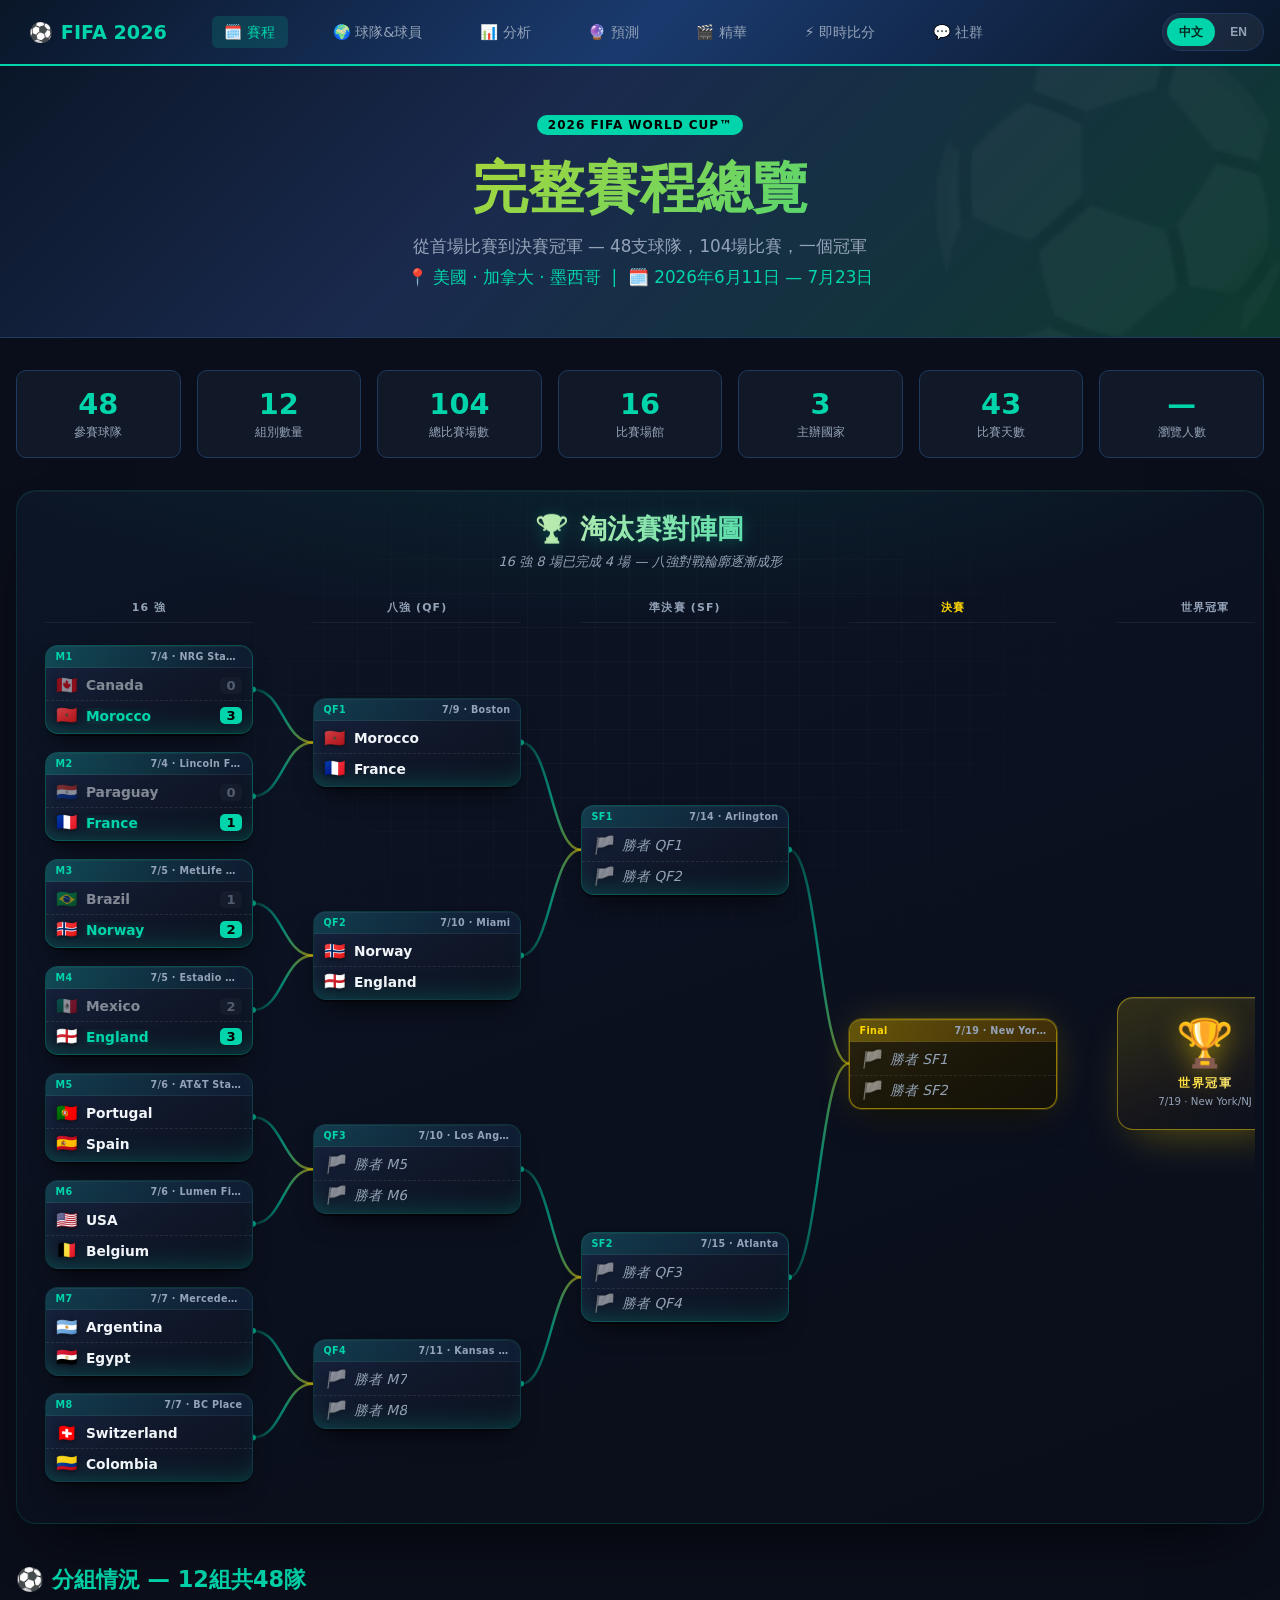
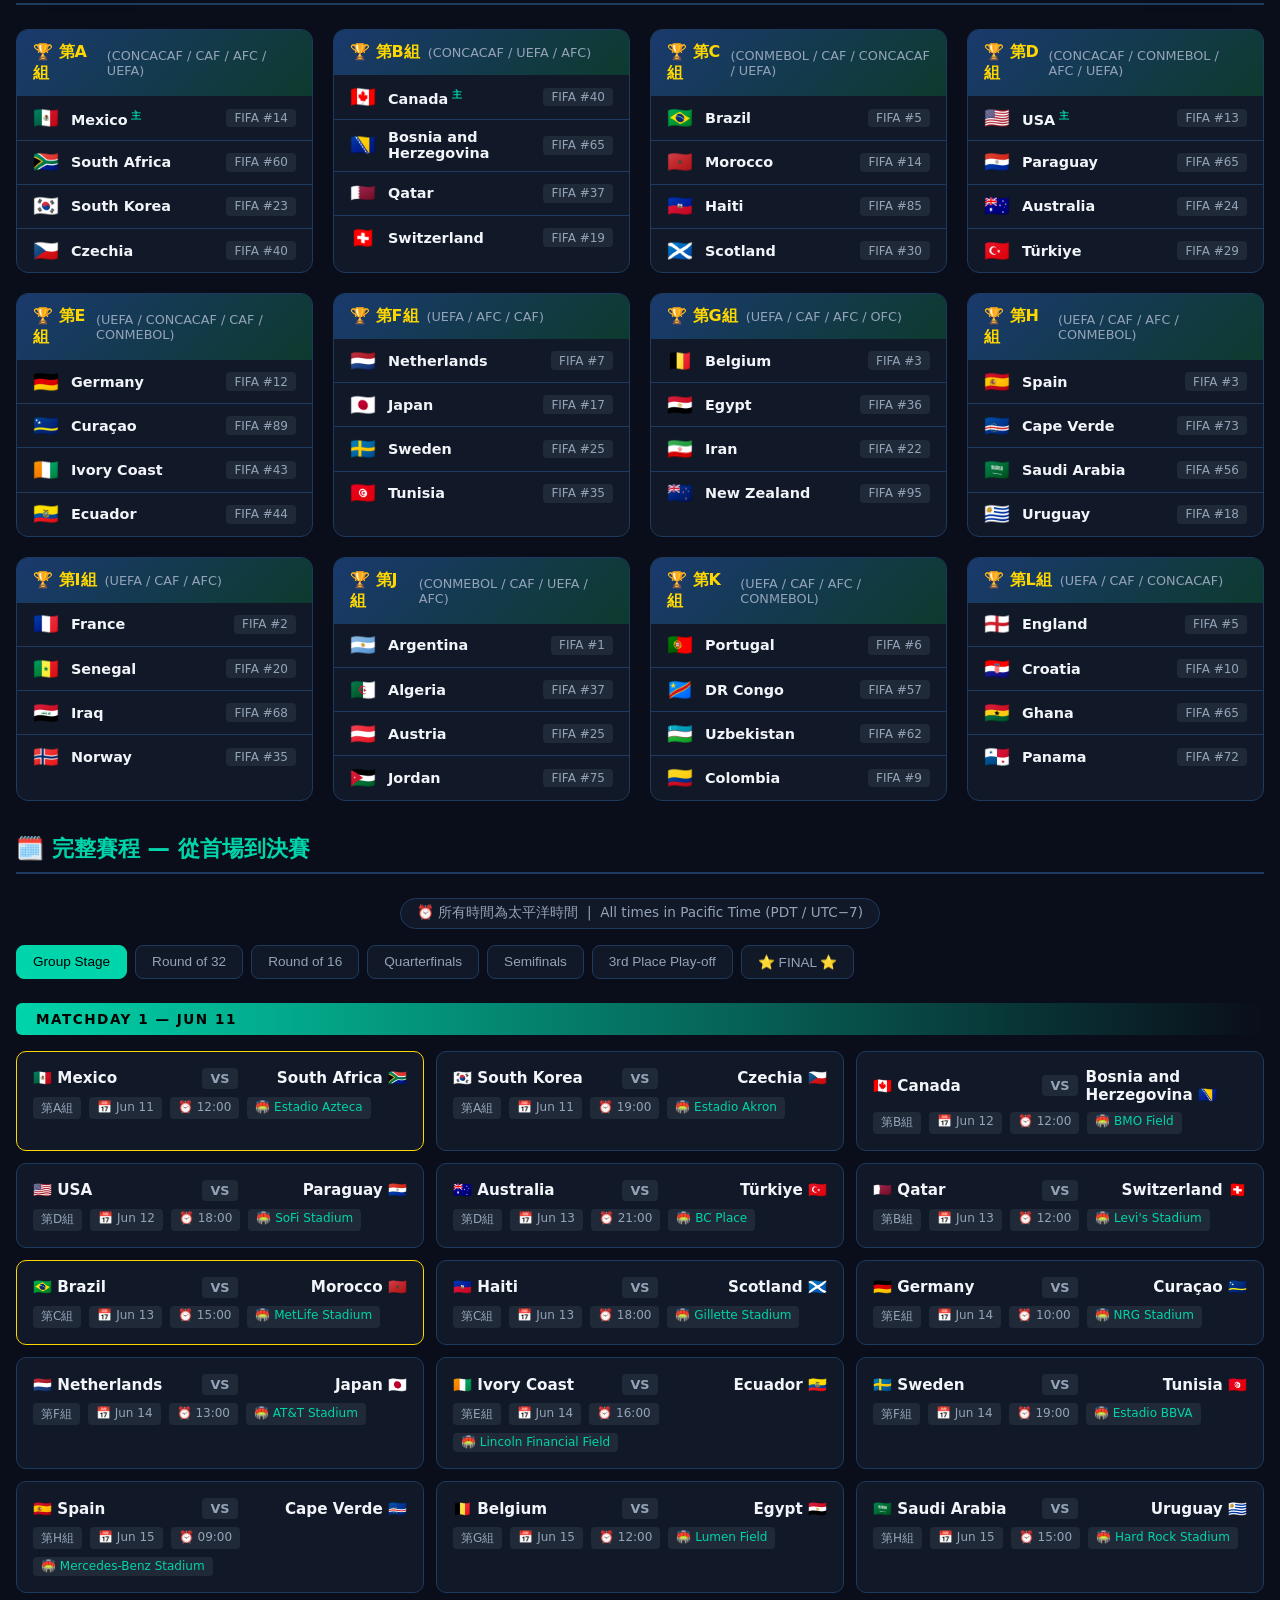
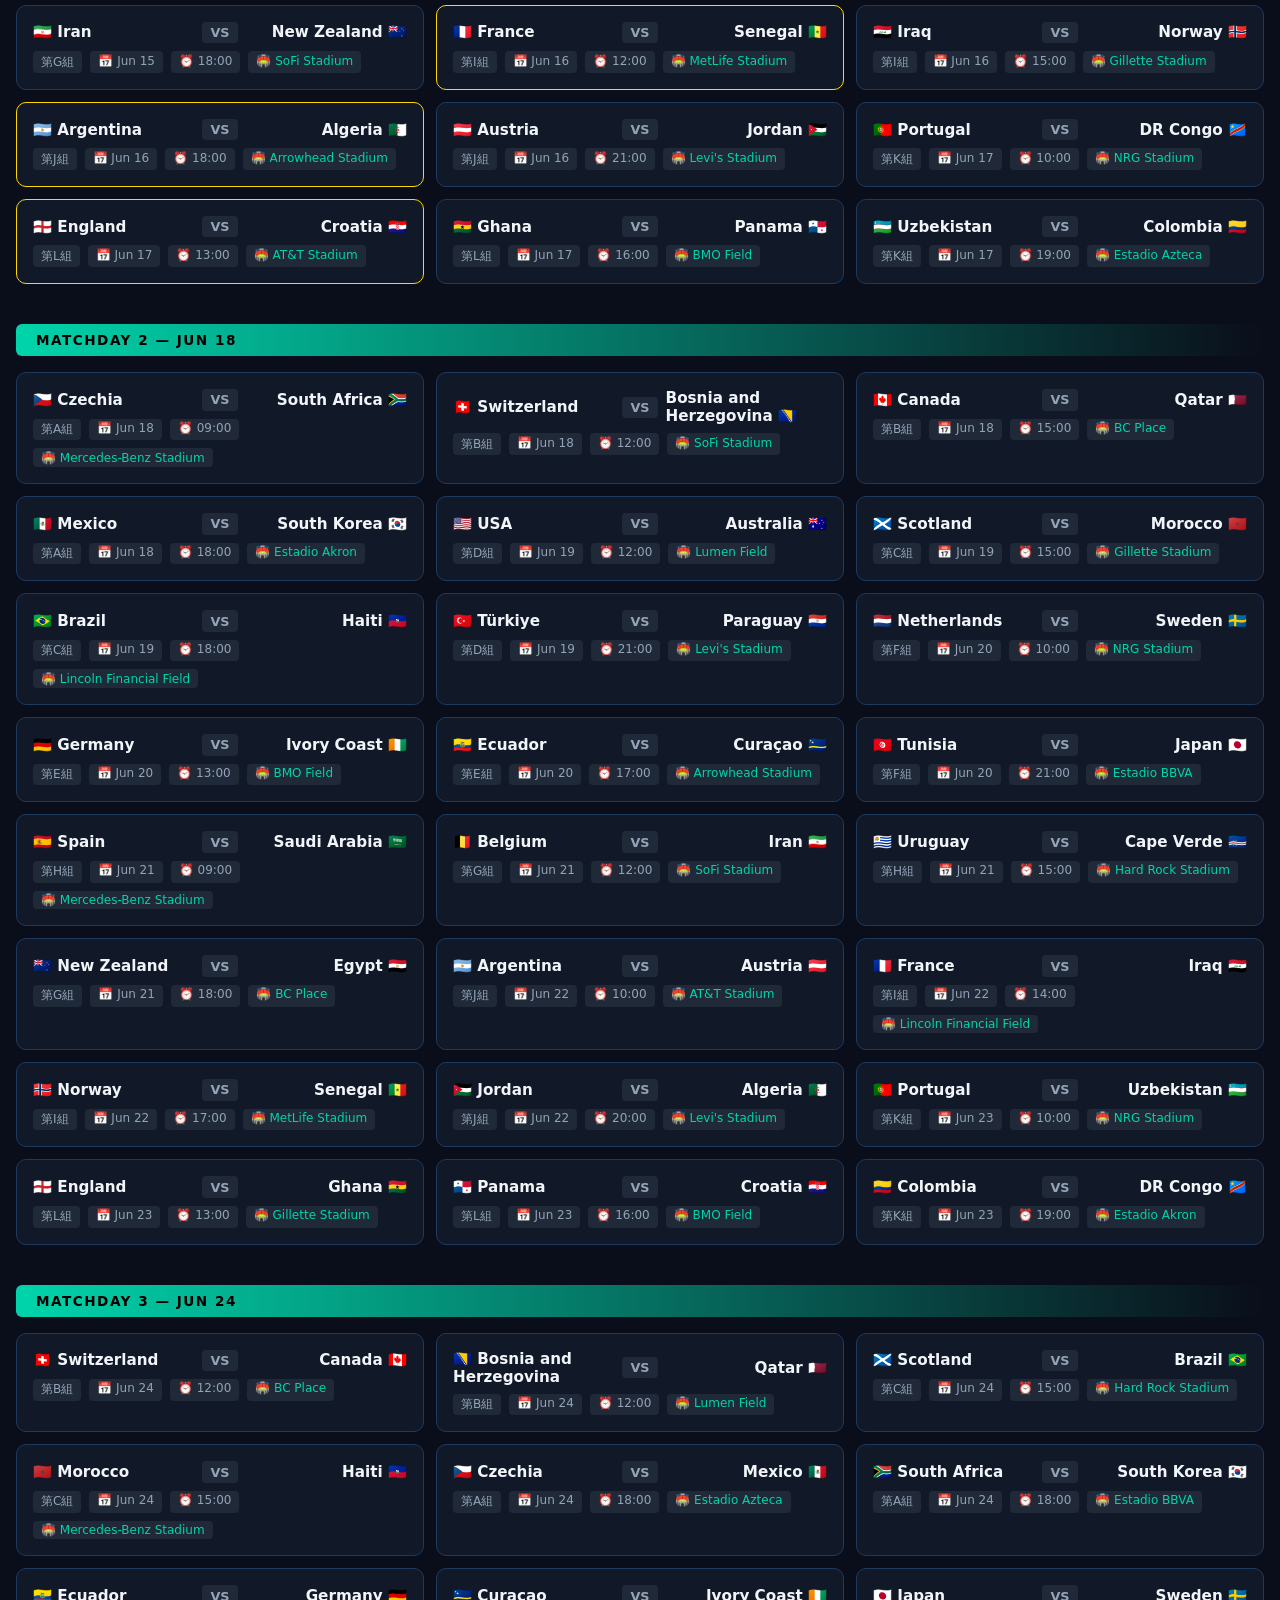
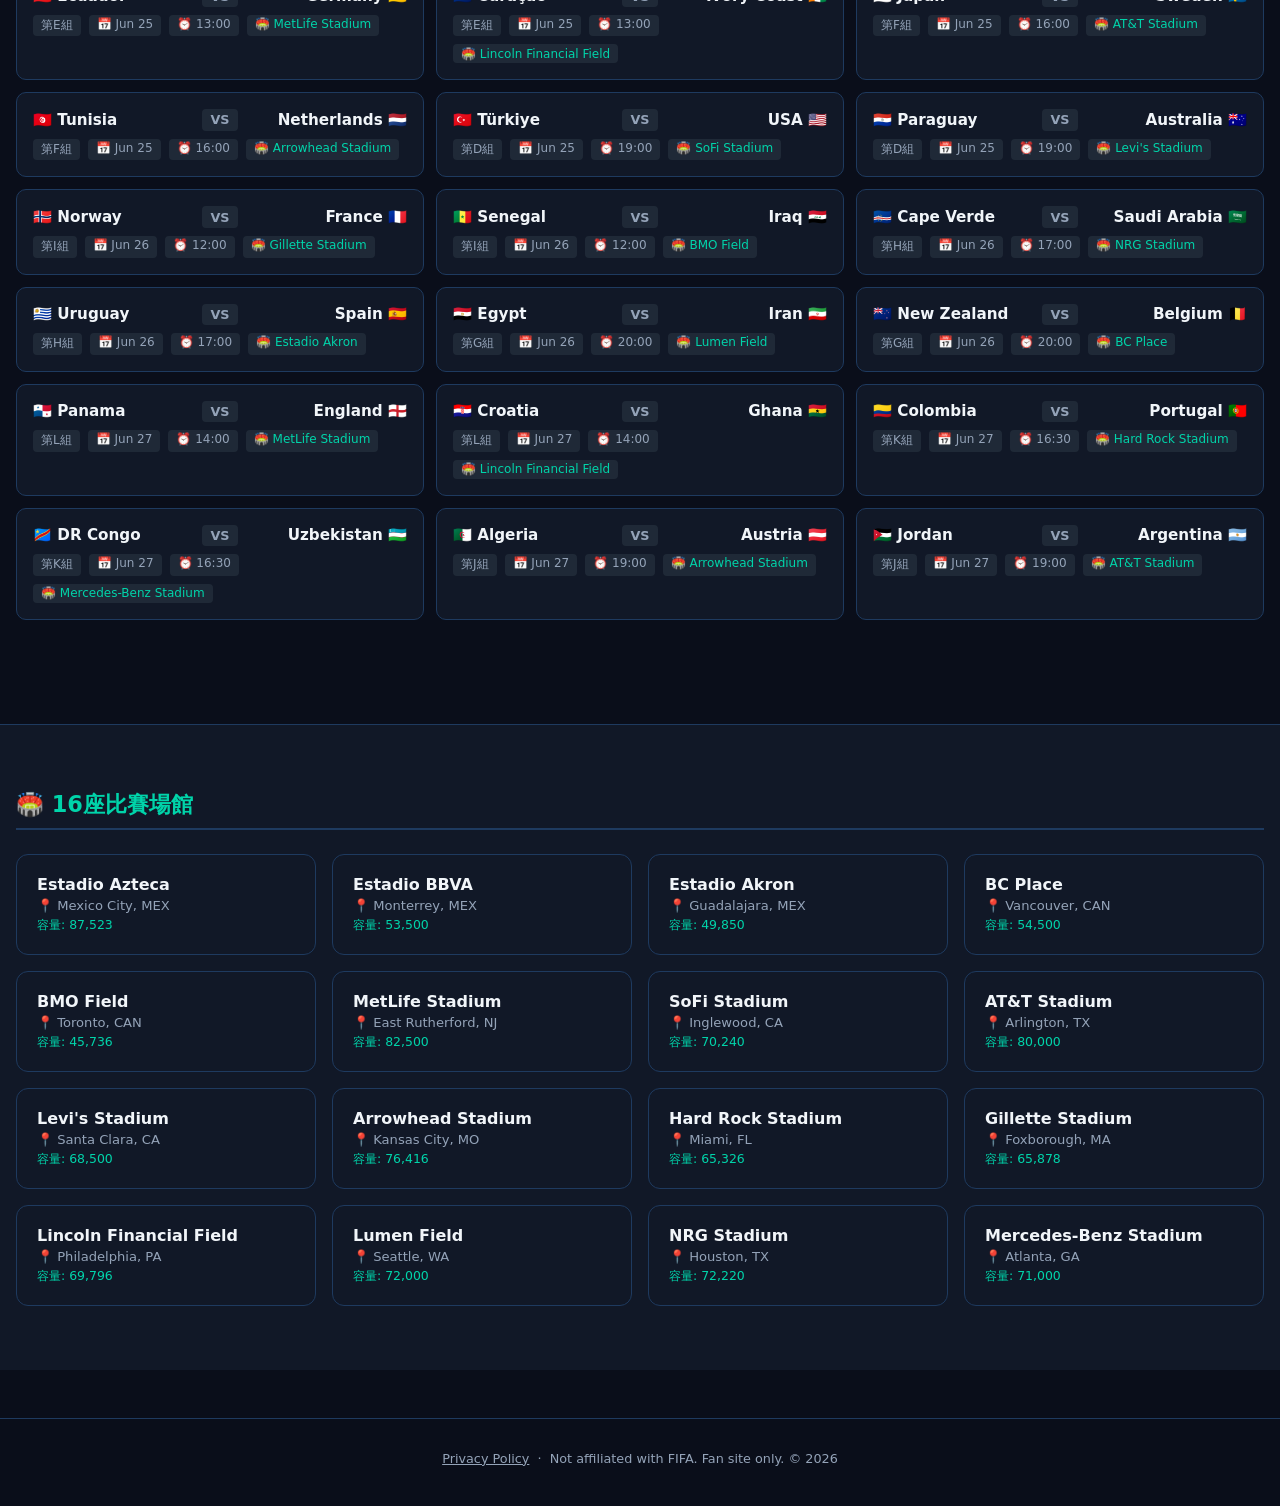
==== index.html @ bff42033 "feat(home): sync knockout bracket with Jul 4-5 Round of 16 results - Mark M1-M4 as played with actua" ====
<!DOCTYPE html>
<html lang="zh-TW">
<head>
  <meta charset="UTF-8">
  <meta name="viewport" content="width=device-width, initial-scale=1.0">
  <title>2026 FIFA World Cup — 完整賽程</title>
  <link rel="stylesheet" href="style.css">
  <script async src="https://pagead2.googlesyndication.com/pagead/js/adsbygoogle.js?client=ca-pub-4522779931939215" crossorigin="anonymous"></script>
  <style>
    /* ═══════════════════════════════════════════════════════════
       Knockout Bracket — 3D showcase
       ═══════════════════════════════════════════════════════════ */
    .kbracket-shell {
      position: relative;
      margin-bottom: 2.5rem;
      border-radius: 20px;
      padding: 1.25rem 0.5rem 0.5rem;
      background:
        radial-gradient(1200px 400px at 50% -10%, rgba(0,212,170,0.10), transparent 60%),
        linear-gradient(160deg, #0c1526 0%, #0b1120 40%, #0a0e1a 100%);
      background-color: #0b1120;
      border: 1px solid rgba(0,212,170,0.14);
      box-shadow: 0 30px 60px -30px rgba(0,0,0,0.9), inset 0 1px 0 rgba(255,255,255,0.04);
      overflow: hidden;
    }
    .kbracket-shell::before {
      content: '';
      position: absolute; inset: 0;
      background-image:
        linear-gradient(rgba(255,255,255,0.025) 1px, transparent 1px),
        linear-gradient(90deg, rgba(255,255,255,0.025) 1px, transparent 1px);
      background-size: 34px 34px;
      mask-image: radial-gradient(700px 400px at 50% 20%, #000 30%, transparent 80%);
      pointer-events: none;
    }
    .kb-title-row {
      position: relative;
      text-align: center;
      margin-bottom: 0.35rem;
    }
    .kb-title-row h2 {
      font-size: clamp(1.15rem, 2.4vw, 1.7rem);
      font-weight: 900;
      letter-spacing: 0.5px;
      background: linear-gradient(92deg, #ffd700 0%, #fff3b0 30%, #00d4aa 75%);
      -webkit-background-clip: text; background-clip: text;
      -webkit-text-fill-color: transparent;
      filter: drop-shadow(0 2px 8px rgba(0,212,170,0.25));
    }
    .kb-sub {
      position: relative;
      text-align: center;
      color: var(--muted);
      font-size: 0.82rem;
      font-style: italic;
      margin-bottom: 0.9rem;
    }
    .kb-sub b { color: var(--accent); font-style: normal; }

    .kbracket-wrap {
      position: relative;
      overflow-x: auto;
      overflow-y: hidden;
      padding: 0.5rem 0.5rem 1rem;
      scrollbar-width: thin;
      scrollbar-color: rgba(0,212,170,0.4) transparent;
    }
    .kbracket-wrap::-webkit-scrollbar { height: 8px; }
    .kbracket-wrap::-webkit-scrollbar-thumb { background: rgba(0,212,170,0.35); border-radius: 8px; }

    .kb-grid {
      position: relative;
      display: flex;
      gap: 60px;
      min-width: 1160px;
      padding: 0.5rem 0.75rem;
      perspective: 1800px;
    }
    .kb-svg {
      position: absolute; top: 0; left: 0;
      pointer-events: none; z-index: 0;
      overflow: visible;
    }
    .kb-col {
      position: relative; z-index: 1;
      display: flex;
      flex-direction: column;
      flex: 0 0 208px;
      transform-style: preserve-3d;
    }
    .kb-col-body {
      flex: 1;
      display: flex;
      flex-direction: column;
      justify-content: space-around;
    }
    .kb-col.is-champ-col .kb-col-body { justify-content: center; }
    .kb-col-label {
      text-align: center;
      font-size: 0.68rem;
      font-weight: 800;
      letter-spacing: 1.2px;
      text-transform: uppercase;
      color: var(--muted);
      margin-bottom: 0.85rem;
      padding-bottom: 0.4rem;
      border-bottom: 1px solid rgba(255,255,255,0.06);
    }
    .kb-col.is-final-col .kb-col-label { color: var(--gold); }

    /* ── Match card (3D) ─────────────────────────── */
    .kb-card {
      position: relative;
      margin: 9px 0;
      border-radius: 13px;
      background: linear-gradient(150deg, #17223d 0%, #0f1728 55%, #0c1322 100%);
      border: 1px solid rgba(0,212,170,0.16);
      box-shadow:
        0 14px 26px -12px rgba(0,0,0,0.85),
        0 3px 0 -1px rgba(0,0,0,0.5),
        inset 0 1px 0 rgba(255,255,255,0.05),
        inset 0 -16px 30px -22px rgba(0,212,170,0.4);
      transform: translateZ(0);
      transition: transform 0.28s cubic-bezier(.2,.7,.2,1), box-shadow 0.28s ease, border-color 0.28s ease;
      will-change: transform;
    }
    .kb-card:hover {
      transform: translateY(-5px) rotateX(6deg) rotateY(-2deg) scale(1.02);
      border-color: rgba(0,212,170,0.5);
      box-shadow:
        0 26px 44px -14px rgba(0,0,0,0.9),
        0 0 0 1px rgba(0,212,170,0.35),
        0 16px 50px -14px rgba(0,212,170,0.4),
        inset 0 1px 0 rgba(255,255,255,0.08);
      z-index: 5;
    }
    .kb-head {
      display: flex;
      justify-content: space-between;
      align-items: center;
      gap: 0.4rem;
      padding: 0.32rem 0.6rem;
      font-size: 0.6rem;
      font-weight: 700;
      letter-spacing: 0.3px;
      color: #b9c6da;
      background: linear-gradient(90deg, rgba(0,212,170,0.15), rgba(26,58,110,0.18));
      border-bottom: 1px solid rgba(255,255,255,0.06);
      border-radius: 13px 13px 0 0;
    }
    .kb-head .kb-mno { color: var(--accent); font-weight: 800; }
    .kb-head .kb-venue { color: var(--muted); font-weight: 600; overflow: hidden; text-overflow: ellipsis; white-space: nowrap; max-width: 92px; }
    .kb-body { padding: 0.15rem 0; }
    .kb-team {
      display: flex;
      align-items: center;
      gap: 0.5rem;
      padding: 0.38rem 0.62rem;
      font-size: 0.86rem;
      font-weight: 700;
      color: var(--text);
    }
    .kb-team + .kb-team { border-top: 1px dashed rgba(255,255,255,0.09); }
    .kb-flag { font-size: 1.08rem; line-height: 1; filter: drop-shadow(0 1px 2px rgba(0,0,0,0.5)); }
    .kb-tn { white-space: nowrap; overflow: hidden; text-overflow: ellipsis; }
    .kb-team .kb-seed { margin-left: auto; font-size: 0.6rem; color: var(--muted); font-weight: 700; }
    .kb-team.tbd { color: var(--muted); font-style: italic; font-weight: 500; }
    .kb-team.tbd .kb-flag { opacity: 0.5; }
    .kb-team.win { color: var(--accent); }
    .kb-team.win .kb-tn { text-shadow: 0 0 12px rgba(0,212,170,0.4); }
    .kb-team.lose { opacity: 0.5; }
    .kb-team.lose .kb-tn { text-decoration: line-through; text-decoration-color: rgba(255,255,255,0.25); }
    .kb-team-score {
      margin-left: auto;
      font-size: 0.82rem;
      font-weight: 900;
      color: var(--muted);
      background: rgba(255,255,255,0.06);
      border-radius: 5px;
      padding: 0.05rem 0.4rem;
      min-width: 20px;
      text-align: center;
    }
    .kb-team.win .kb-team-score { color: #000; background: var(--accent); }
    .kb-card.is-played { border-color: rgba(0,212,170,0.3); }
    .kb-card.is-played .kb-head { background: linear-gradient(90deg, rgba(0,212,170,0.22), rgba(26,58,110,0.14)); }

    /* ── Semi / Final emphasis ───────────────────── */
    .kb-card.is-sf { border-color: rgba(0,212,170,0.28); }
    .kb-card.is-final {
      border-color: rgba(255,215,0,0.5);
      background: linear-gradient(150deg, #2a2410 0%, #1a1608 55%, #12100a 100%);
      box-shadow:
        0 16px 34px -12px rgba(0,0,0,0.85),
        0 0 0 1px rgba(255,215,0,0.25),
        0 0 40px -8px rgba(255,215,0,0.3),
        inset 0 1px 0 rgba(255,255,255,0.08);
    }
    .kb-card.is-final .kb-head {
      background: linear-gradient(90deg, rgba(255,215,0,0.28), rgba(245,158,11,0.18));
      color: #ffe680;
    }
    .kb-card.is-final .kb-head .kb-mno { color: #ffd700; }

    /* ── Champion slot ───────────────────────────── */
    .kb-col.is-champ-col { flex: 0 0 176px; justify-content: center; }
    .kb-champ {
      position: relative;
      text-align: center;
      padding: 1.4rem 0.85rem;
      border-radius: 16px;
      background: linear-gradient(160deg, rgba(255,215,0,0.16), rgba(245,158,11,0.06) 60%, transparent);
      border: 1px solid rgba(255,215,0,0.45);
      box-shadow: 0 20px 44px -18px rgba(255,215,0,0.35), inset 0 1px 0 rgba(255,255,255,0.12);
    }
    .kb-champ .kb-cup {
      font-size: 2.9rem;
      line-height: 1;
      filter: drop-shadow(0 6px 14px rgba(255,215,0,0.5));
      animation: kbFloat 3.2s ease-in-out infinite;
    }
    @keyframes kbFloat { 0%,100% { transform: translateY(0) rotate(-2deg);} 50% { transform: translateY(-7px) rotate(2deg);} }
    .kb-champ .kb-champ-lbl {
      margin-top: 0.55rem;
      font-size: 0.72rem;
      font-weight: 900;
      letter-spacing: 1.5px;
      text-transform: uppercase;
      background: linear-gradient(90deg, #ffd700, #fff3b0);
      -webkit-background-clip: text; background-clip: text; -webkit-text-fill-color: transparent;
    }
    .kb-champ .kb-champ-sub { margin-top: 0.3rem; font-size: 0.64rem; color: var(--muted); }

    @media (max-width: 640px) {
      .kb-grid { gap: 44px; min-width: 1080px; }
      .kb-col { flex: 0 0 188px; }
    }
  </style>
</head>
<body data-page-title="idx_title">
<nav>
  <div class="nav-inner">
    <a class="nav-logo" href="index.html">⚽ <span>FIFA 2026</span></a>
    <a href="index.html" class="active" data-i18n="nav_schedule">🗓️ 賽程</a>
    <a href="teams.html" data-i18n="nav_teams">🌍 球隊&球員</a>
    <a href="analysis.html" data-i18n="nav_analysis">📊 分析</a>
    <a href="prediction.html" data-i18n="nav_prediction">🔮 預測</a>
    <a href="highlights.html" data-i18n="nav_highlights">🎬 精華</a>
    <a href="scores.html"    data-i18n="nav_scores">⚡ 即時比分</a>
    <a href="community.html" data-i18n="nav_community">💬 社群</a>
  </div>
</nav>

<div class="hero">
  <div class="badge" data-i18n="idx_hero_badge">2026 FIFA World Cup™</div>
  <h1 data-i18n="idx_hero_h1">完整賽程總覽</h1>
  <p data-i18n="idx_hero_p1">從首場比賽到決賽冠軍 — 48支球隊，104場比賽，一個冠軍</p>
  <p style="margin-top:0.5rem;color:var(--accent)" data-i18n-html="idx_hero_p2">📍 美國 · 加拿大 · 墨西哥 &nbsp;|&nbsp; 🗓️ 2026年6月11日 — 7月23日</p>
</div>

<div class="container">
  <div class="stats-strip">
    <div class="stat-box"><div class="num">48</div><div class="lbl" data-i18n="idx_stat_teams">參賽球隊</div></div>
    <div class="stat-box"><div class="num">12</div><div class="lbl" data-i18n="idx_stat_groups">組別數量</div></div>
    <div class="stat-box"><div class="num">104</div><div class="lbl" data-i18n="idx_stat_matches">總比賽場數</div></div>
    <div class="stat-box"><div class="num">16</div><div class="lbl" data-i18n="idx_stat_venues">比賽場館</div></div>
    <div class="stat-box"><div class="num">3</div><div class="lbl" data-i18n="idx_stat_hosts">主辦國家</div></div>
    <div class="stat-box"><div class="num">43</div><div class="lbl" data-i18n="idx_stat_days">比賽天數</div></div>
    <div class="stat-box"><div class="num" id="visitor-count">—</div><div class="lbl" data-i18n="idx_stat_visitors">瀏覽人數</div></div>
  </div>

  <!-- KNOCKOUT BRACKET -->
  <div class="kbracket-shell" id="kbracket-shell">
    <div class="kb-title-row"><h2 id="kb-title">🏆 淘汰賽對陣圖</h2></div>
    <div class="kb-sub" id="kb-sub"></div>
    <div class="kbracket-wrap">
      <div class="kb-grid" id="kb-grid"></div>
    </div>
  </div>

  <!-- GROUPS -->
  <div class="section-title" data-i18n="idx_section_groups">⚽ 分組情況 — 12組共48隊</div>
  <div id="groups-container" class="groups-grid fade-in"></div>

  <!-- SCHEDULE -->
  <div class="section-title" style="margin-top:2rem" data-i18n="idx_section_schedule">🗓️ 完整賽程 — 從首場到決賽</div>
  <div style="text-align:center;margin-bottom:1rem">
    <span style="display:inline-block;background:var(--bg2);border:1px solid var(--border);border-radius:20px;padding:0.35rem 1rem;font-size:0.85rem;color:var(--muted)">⏰ 所有時間為太平洋時間 &nbsp;|&nbsp; All times in Pacific Time (PDT / UTC−7)</span>
  </div>

  <div class="tabs" id="phase-tabs"></div>
  <div id="schedule-container"></div>
</div>

<!-- VENUES -->
<div style="background:var(--bg2);border-top:1px solid var(--border);margin-top:2rem;padding:2rem 0">
  <div class="container">
    <div class="section-title" data-i18n="idx_section_venues">🏟️ 16座比賽場館</div>
    <div id="venues-grid" style="display:grid;grid-template-columns:repeat(auto-fill,minmax(280px,1fr));gap:1rem"></div>
  </div>
</div>

<script src="data.js"></script>
<script src="i18n.js"></script>
<script>
// Render Groups
const gc = document.getElementById('groups-container');
GROUPS.forEach(g => {
  const div = document.createElement('div');
  div.className = 'group-card';
  const groupLabel = t('idx_group_label', {id: g.id});
  const hostTag = t('idx_host_tag');
  div.innerHTML = `<div class="group-header">${groupLabel} <span>(${g.teams.map(tm=>tm.conf).filter((v,i,a)=>a.indexOf(v)===i).join(' / ')})</span></div>`
    + g.teams.map(tm => `<div class="team-row"><span class="team-flag">${tm.flag}</span><span class="team-name">${tm.name}${tm.host?'<sup style="color:var(--accent);font-size:0.65rem"> '+hostTag+'</sup>':''}</span><span class="team-rank">FIFA #${tm.rank}</span></div>`).join('');
  gc.appendChild(div);
});

// Render Schedule by phase
const phases = [...new Set(SCHEDULE.map(m => m.phase))];
const tabsEl = document.getElementById('phase-tabs');
const schedEl = document.getElementById('schedule-container');

phases.forEach((phase, i) => {
  const btn = document.createElement('button');
  btn.className = 'tab-btn' + (i===0?' active':'');
  btn.textContent = phase;
  btn.onclick = () => {
    document.querySelectorAll('.tab-btn').forEach(b=>b.classList.remove('active'));
    document.querySelectorAll('.tab-pane').forEach(p=>p.classList.remove('active'));
    btn.classList.add('active');
    document.getElementById('pane-'+i).classList.add('active');
  };
  tabsEl.appendChild(btn);

  const pane = document.createElement('div');
  pane.className = 'tab-pane' + (i===0?' active':'');
  pane.id = 'pane-'+i;

  const matches = SCHEDULE.filter(m => m.phase === phase);
  const rounds = [...new Set(matches.map(m=>m.round))];

  rounds.forEach(round => {
    const roundMatches = matches.filter(m=>m.round===round);
    const block = document.createElement('div');
    block.className = 'phase-block';
    block.innerHTML = `<div class="phase-label">${round} — ${roundMatches[0].date}</div>`;
    const grid = document.createElement('div');
    grid.className = 'matches-grid';
    roundMatches.forEach(m => {
      const card = document.createElement('div');
      card.className = 'match-card' + (m.featured ? ' ' : '');
      if(m.featured) card.style.border = '1px solid var(--gold)';
      card.innerHTML = `
        <div class="match-teams">
          <div class="match-team">${m.homeFlag} ${m.home}</div>
          <div class="vs">VS</div>
          <div class="match-team away">${m.away} ${m.awayFlag}</div>
        </div>
        <div class="match-info">
          ${m.group ? `<span>${t('idx_match_group', {group: m.group})}</span>` : ''}
          <span>📅 ${m.date}</span>
          <span>⏰ ${m.time}</span>
          <span class="venue">🏟️ ${m.venue}</span>
        </div>`;
      grid.appendChild(card);
    });
    block.appendChild(grid);
    pane.appendChild(block);
  });
  schedEl.appendChild(pane);
});

// Venues
const vg = document.getElementById('venues-grid');
VENUES.forEach(v => {
  const d = document.createElement('div');
  d.className = 'card';
  d.style.display='flex';d.style.flexDirection='column';d.style.gap='0.25rem';
  d.innerHTML = `<strong style="color:var(--text)">${v.name}</strong><span style="font-size:0.82rem;color:var(--muted)">📍 ${v.city}</span><span style="font-size:0.78rem;color:var(--accent)">${t('idx_venue_capacity', {cap: v.cap.toLocaleString()})}</span>`;
  vg.appendChild(d);
});
</script>
<script>
/* ═══════════════════════════════════════════════════════════
   Knockout Bracket renderer (3D + SVG connectors)
   ═══════════════════════════════════════════════════════════ */
(function () {
  var isEn = (typeof getLang === 'function') && getLang() === 'en';
  var L = isEn
    ? { title:'🏆 Knockout Bracket', sub:'4 of 8 Round of 16 ties complete — quarterfinal picture is taking shape',
        r16:'Round of 16', qf:'Quarter-finals', sf:'Semi-finals', fin:'Final', champ:'Champion',
        winOf:'Winner of', tbd:'To be decided', crown:'World Champions' }
    : { title:'🏆 淘汰賽對陣圖', sub:'16 強 8 場已完成 4 場 — 八強對戰輪廓逐漸成形',
        r16:'16 強', qf:'八強 (QF)', sf:'準決賽 (SF)', fin:'決賽', champ:'世界冠軍',
        winOf:'勝者', tbd:'待定', crown:'世界冠軍' };

  document.getElementById('kb-title').textContent = L.title;
  document.getElementById('kb-sub').innerHTML = L.sub;

  // Round of 16 — confirmed matchups (mirrors R16_SCHEDULE); hs/as/winner set once played
  var R16 = [
    { m:'M1', date:'7/4', venue:'NRG Stadium',          h:{n:'Canada',f:'🇨🇦'},      a:{n:'Morocco',f:'🇲🇦'},  hs:0, as:3, winner:'a' },
    { m:'M2', date:'7/4', venue:'Lincoln Financial Field', h:{n:'Paraguay',f:'🇵🇾'}, a:{n:'France',f:'🇫🇷'},   hs:0, as:1, winner:'a' },
    { m:'M3', date:'7/5', venue:'MetLife Stadium',      h:{n:'Brazil',f:'🇧🇷'},      a:{n:'Norway',f:'🇳🇴'},   hs:1, as:2, winner:'a' },
    { m:'M4', date:'7/5', venue:'Estadio Azteca',       h:{n:'Mexico',f:'🇲🇽'},      a:{n:'England',f:'🏴󠁧󠁢󠁥󠁮󠁧󠁿'}, hs:2, as:3, winner:'a' },
    { m:'M5', date:'7/6', venue:'AT&T Stadium',         h:{n:'Portugal',f:'🇵🇹'},    a:{n:'Spain',f:'🇪🇸'} },
    { m:'M6', date:'7/6', venue:'Lumen Field',          h:{n:'USA',f:'🇺🇸'},         a:{n:'Belgium',f:'🇧🇪'} },
    { m:'M7', date:'7/7', venue:'Mercedes-Benz Stadium',h:{n:'Argentina',f:'🇦🇷'},   a:{n:'Egypt',f:'🇪🇬'} },
    { m:'M8', date:'7/7', venue:'BC Place',             h:{n:'Switzerland',f:'🇨🇭'}, a:{n:'Colombia',f:'🇨🇴'} },
  ];
  // Later rounds reference feeder match ids
  var QF = [
    { m:'QF1', date:'7/9',  venue:'Boston',  f:['M1','M2'] },
    { m:'QF2', date:'7/10', venue:'Miami',   f:['M3','M4'] },
    { m:'QF3', date:'7/10', venue:'Los Angeles', f:['M5','M6'] },
    { m:'QF4', date:'7/11', venue:'Kansas City',  f:['M7','M8'] },
  ];
  var SF = [
    { m:'SF1', date:'7/14', venue:'Arlington', f:['QF1','QF2'] },
    { m:'SF2', date:'7/15', venue:'Atlanta',   f:['QF3','QF4'] },
  ];
  var FIN = { m:'Final', date:'7/19', venue:'New York/NJ', f:['SF1','SF2'] };

  // Map of matchId -> winning team {n,f}, for feeding into later rounds
  var winners = {};
  R16.forEach(function(mt) {
    if (mt.winner) winners[mt.m] = mt.winner === 'h' ? mt.h : mt.a;
  });

  function teamRow(t, opts) {
    opts = opts || {};
    if (opts.tbd) {
      return '<div class="kb-team tbd"><span class="kb-flag">🏳️</span><span class="kb-tn">' + t + '</span></div>';
    }
    var cls = 'kb-team' + (opts.win ? ' win' : '') + (opts.lose ? ' lose' : '');
    var scoreHtml = (opts.score !== undefined) ? '<span class="kb-team-score">' + opts.score + '</span>' : '';
    return '<div class="' + cls + '"><span class="kb-flag">' + t.f + '</span><span class="kb-tn">' + t.n + '</span>' + scoreHtml + '</div>';
  }
  function realCard(mt, cls) {
    var played = mt.hs !== undefined;
    var homeOpts = played ? { win: mt.winner === 'h', lose: mt.winner === 'a', score: mt.hs } : {};
    var awayOpts = played ? { win: mt.winner === 'a', lose: mt.winner === 'h', score: mt.as } : {};
    return '<div class="kb-card' + (cls||'') + (played ? ' is-played' : '') + '" data-m="' + mt.m + '">' +
      '<div class="kb-head"><span class="kb-mno">' + mt.m + '</span>' +
        '<span class="kb-venue">' + mt.date + ' · ' + mt.venue + '</span></div>' +
      '<div class="kb-body">' + teamRow(mt.h, homeOpts) + teamRow(mt.a, awayOpts) + '</div></div>';
  }
  function ghostCard(mt, cls) {
    var w1 = winners[mt.f[0]], w2 = winners[mt.f[1]];
    var row1 = w1 ? teamRow(w1) : teamRow(L.winOf + ' ' + mt.f[0], { tbd:true });
    var row2 = w2 ? teamRow(w2) : teamRow(L.winOf + ' ' + mt.f[1], { tbd:true });
    return '<div class="kb-card' + (cls||'') + '" data-m="' + mt.m + '">' +
      '<div class="kb-head"><span class="kb-mno">' + mt.m + '</span>' +
        '<span class="kb-venue">' + mt.date + ' · ' + mt.venue + '</span></div>' +
      '<div class="kb-body">' + row1 + row2 + '</div></div>';
  }

  var grid = document.getElementById('kb-grid');
  grid.innerHTML =
    '<div class="kb-col col-r16"><div class="kb-col-label">' + L.r16 + '</div><div class="kb-col-body">' + R16.map(function(x){return realCard(x);}).join('') + '</div></div>' +
    '<div class="kb-col col-qf"><div class="kb-col-label">' + L.qf + '</div><div class="kb-col-body">' + QF.map(function(x){return ghostCard(x);}).join('') + '</div></div>' +
    '<div class="kb-col col-sf"><div class="kb-col-label">' + L.sf + '</div><div class="kb-col-body">' + SF.map(function(x){return ghostCard(x,' is-sf');}).join('') + '</div></div>' +
    '<div class="kb-col col-final is-final-col"><div class="kb-col-label">' + L.fin + '</div><div class="kb-col-body">' + ghostCard(FIN,' is-final') + '</div></div>' +
    '<div class="kb-col is-champ-col"><div class="kb-col-label">' + L.champ + '</div><div class="kb-col-body">' +
      '<div class="kb-champ"><div class="kb-cup">🏆</div><div class="kb-champ-lbl">' + L.crown + '</div>' +
      '<div class="kb-champ-sub">' + FIN.date + ' · ' + FIN.venue + '</div></div></div></div>';

  // ── SVG connectors ──────────────────────────────────────
  var NS = 'http://www.w3.org/2000/svg';
  var svg = document.createElementNS(NS, 'svg');
  svg.setAttribute('class', 'kb-svg');
  svg.innerHTML =
    '<defs><linearGradient id="kbGrad" x1="0" y1="0" x2="1" y2="0">' +
    '<stop offset="0" stop-color="#00d4aa" stop-opacity="0.15"/>' +
    '<stop offset="0.5" stop-color="#00d4aa" stop-opacity="0.6"/>' +
    '<stop offset="1" stop-color="#ffd700" stop-opacity="0.55"/></gradient></defs>';
  grid.insertBefore(svg, grid.firstChild);

  // feeder → target links (pairs advance into next match)
  var LINKS = [
    ['M1','QF1'],['M2','QF1'],['M3','QF2'],['M4','QF2'],
    ['M5','QF3'],['M6','QF3'],['M7','QF4'],['M8','QF4'],
    ['QF1','SF1'],['QF2','SF1'],['QF3','SF2'],['QF4','SF2'],
    ['SF1','Final'],['SF2','Final'],
  ];

  function cardEl(id) { return grid.querySelector('.kb-card[data-m="' + id + '"]'); }

  function drawLinks() {
    // clear existing links (keep defs)
    Array.prototype.slice.call(svg.querySelectorAll('.kb-link')).forEach(function(p){ p.remove(); });
    var W = grid.scrollWidth, H = grid.scrollHeight;
    svg.setAttribute('width', W); svg.setAttribute('height', H);
    svg.setAttribute('viewBox', '0 0 ' + W + ' ' + H);
    var gr = grid.getBoundingClientRect();

    LINKS.forEach(function(pair) {
      var from = cardEl(pair[0]), to = cardEl(pair[1]);
      if (!from || !to) return;
      var fr = from.getBoundingClientRect(), tr = to.getBoundingClientRect();
      var x1 = fr.right - gr.left + grid.scrollLeft;
      var y1 = fr.top + fr.height / 2 - gr.top + grid.scrollTop;
      var x2 = tr.left - gr.left + grid.scrollLeft;
      var y2 = tr.top + tr.height / 2 - gr.top + grid.scrollTop;
      var mx = (x1 + x2) / 2;
      var d = 'M ' + x1 + ' ' + y1 +
              ' C ' + mx + ' ' + y1 + ', ' + mx + ' ' + y2 + ', ' + x2 + ' ' + y2;
      var path = document.createElementNS(NS, 'path');
      path.setAttribute('class', 'kb-link');
      path.setAttribute('d', d);
      path.setAttribute('fill', 'none');
      path.setAttribute('stroke', 'url(#kbGrad)');
      path.setAttribute('stroke-width', '2.5');
      path.setAttribute('stroke-linecap', 'round');
      svg.appendChild(path);
      // node dot at the target end
      var dot = document.createElementNS(NS, 'circle');
      dot.setAttribute('class', 'kb-link');
      dot.setAttribute('cx', x1); dot.setAttribute('cy', y1);
      dot.setAttribute('r', '3');
      dot.setAttribute('fill', '#00d4aa');
      dot.setAttribute('opacity', '0.7');
      svg.appendChild(dot);
    });
  }

  // draw after layout settles; redraw on resize
  requestAnimationFrame(function(){ requestAnimationFrame(drawLinks); });
  window.addEventListener('load', drawLinks);
  var rt;
  window.addEventListener('resize', function(){ clearTimeout(rt); rt = setTimeout(drawLinks, 120); });
})();
</script>
<script>
// Visitor counter via CountAPI (free, no setup needed)
fetch('https://api.counterapi.dev/v1/fifa2026-andrewyang/homepage/up')
  .then(function(r) { return r.json(); })
  .then(function(data) {
    var el = document.getElementById('visitor-count');
    if (el && data && data.count) el.textContent = data.count.toLocaleString();
  })
  .catch(function() {}); // silent fail — counter stays at "—"
</script>

<footer style="text-align:center;padding:2rem 1rem 2.5rem;color:var(--muted);font-size:0.8rem;border-top:1px solid var(--border);margin-top:3rem">
  <a href="privacy.html" style="color:var(--muted);text-decoration:underline">Privacy Policy</a>
  &nbsp;&middot;&nbsp; Not affiliated with FIFA. Fan site only. &copy; 2026
</footer>
</body>
</html>
---- style.css ----
:root {
  --bg: #0a0e1a;
  --bg2: #111827;
  --bg3: #1f2937;
  --accent: #00d4aa;
  --accent2: #f59e0b;
  --accent3: #ef4444;
  --text: #f1f5f9;
  --muted: #94a3b8;
  --border: #1e3a5f;
  --gold: #ffd700;
  --silver: #c0c0c0;
  --bronze: #cd7f32;
}

* { margin: 0; padding: 0; box-sizing: border-box; }

body {
  font-family: 'Segoe UI', system-ui, sans-serif;
  background: var(--bg);
  color: var(--text);
  min-height: 100vh;
}

/* NAV */
nav {
  background: linear-gradient(135deg, #0a1628 0%, #1a3a6e 50%, #0a1628 100%);
  border-bottom: 2px solid var(--accent);
  position: sticky;
  top: 0;
  z-index: 100;
  padding: 0 1rem;
}
.nav-inner {
  max-width: 1400px;
  margin: 0 auto;
  display: flex;
  align-items: center;
  gap: 2rem;
  height: 64px;
}
.nav-logo {
  display: flex;
  align-items: center;
  gap: 0.5rem;
  font-size: 1.2rem;
  font-weight: 800;
  color: var(--gold);
  text-decoration: none;
  white-space: nowrap;
}
.nav-logo span { color: var(--accent); }
nav a {
  color: var(--muted);
  text-decoration: none;
  font-weight: 500;
  font-size: 0.9rem;
  padding: 0.4rem 0.8rem;
  border-radius: 6px;
  transition: all 0.2s;
  white-space: nowrap;
}
nav a:hover, nav a.active {
  color: var(--text);
  background: rgba(0,212,170,0.15);
}
nav a.active { color: var(--accent); }

/* LANGUAGE TOGGLE */
.lang-toggle {
  margin-left: auto;
  display: flex;
  align-items: center;
  gap: 0.2rem;
  background: rgba(255,255,255,0.06);
  border: 1px solid var(--border);
  border-radius: 20px;
  padding: 0.25rem;
  flex-shrink: 0;
}
.lang-toggle button {
  border: none;
  background: transparent;
  color: var(--muted);
  font-size: 0.75rem;
  font-weight: 700;
  padding: 0.35rem 0.75rem;
  border-radius: 16px;
  cursor: pointer;
  transition: all 0.2s;
  white-space: nowrap;
}
.lang-toggle button:hover { color: var(--text); }
.lang-toggle button.active {
  background: var(--accent);
  color: #00261f;
}
/* Tablet ≤900px */
@media (max-width: 900px) {
  .analysis-grid { grid-template-columns: 1fr; }
  .sw-row { grid-template-columns: 1fr; }
}
/* Tablet ≤768px */
@media (max-width: 768px) {
  .lang-toggle button { padding: 0.3rem 0.55rem; font-size: 0.7rem; }
  .teams-grid { grid-template-columns: 1fr; }
  .prediction-hero { padding: 1.25rem 1rem; }
  .prediction-hero h2 { font-size: 1.5rem; }
  .history-table td, .history-table th { padding: 0.45rem 0.6rem; font-size: 0.82rem; }
}

/* HERO */
.hero {
  background: linear-gradient(135deg, #0a1628 0%, #1a2a4e 40%, #0d3a2e 100%);
  padding: 3rem 1rem;
  text-align: center;
  border-bottom: 1px solid var(--border);
  position: relative;
  overflow: hidden;
}
.hero::before {
  content: '⚽';
  position: absolute;
  font-size: 20rem;
  opacity: 0.03;
  top: -3rem;
  right: -2rem;
}
.hero h1 {
  font-size: clamp(1.8rem, 5vw, 3.5rem);
  font-weight: 900;
  background: linear-gradient(135deg, var(--gold), var(--accent));
  -webkit-background-clip: text;
  -webkit-text-fill-color: transparent;
  background-clip: text;
  margin-bottom: 0.5rem;
}
.hero p { color: var(--muted); font-size: 1.05rem; max-width: 600px; margin: 0 auto; }
.badge {
  display: inline-block;
  background: var(--accent);
  color: #000;
  font-size: 0.75rem;
  font-weight: 700;
  padding: 0.2rem 0.7rem;
  border-radius: 999px;
  margin-bottom: 1rem;
  text-transform: uppercase;
  letter-spacing: 1px;
}

/* LAYOUT */
.container { max-width: 1400px; margin: 0 auto; padding: 2rem 1rem; }
.section-title {
  font-size: 1.4rem;
  font-weight: 800;
  color: var(--accent);
  margin-bottom: 1.5rem;
  padding-bottom: 0.5rem;
  border-bottom: 2px solid var(--border);
  display: flex;
  align-items: center;
  gap: 0.5rem;
}

/* CARDS */
.card {
  background: var(--bg2);
  border: 1px solid var(--border);
  border-radius: 12px;
  padding: 1.25rem;
  transition: border-color 0.2s;
}
.card:hover { border-color: var(--accent); }

/* GROUPS GRID */
.groups-grid {
  display: grid;
  grid-template-columns: repeat(auto-fill, minmax(280px, 1fr));
  gap: 1.25rem;
  margin-bottom: 2rem;
}
.group-card {
  background: var(--bg2);
  border: 1px solid var(--border);
  border-radius: 12px;
  overflow: hidden;
}
.group-header {
  background: linear-gradient(135deg, #1a3a6e, #0d3a2e);
  padding: 0.75rem 1rem;
  font-weight: 800;
  font-size: 1rem;
  color: var(--gold);
  display: flex;
  align-items: center;
  gap: 0.5rem;
}
.group-header span { color: var(--muted); font-size: 0.8rem; font-weight: 400; }
.team-row {
  display: flex;
  align-items: center;
  gap: 0.75rem;
  padding: 0.6rem 1rem;
  border-bottom: 1px solid var(--border);
  font-size: 0.9rem;
}
.team-row:last-child { border-bottom: none; }
.team-flag { font-size: 1.3rem; }
.team-name { font-weight: 600; flex: 1; }
.team-rank {
  font-size: 0.75rem;
  color: var(--muted);
  background: var(--bg3);
  padding: 0.15rem 0.5rem;
  border-radius: 4px;
}

/* SCHEDULE TIMELINE */
.timeline { position: relative; }
.phase-block { margin-bottom: 2.5rem; }
.phase-label {
  background: linear-gradient(90deg, var(--accent), transparent);
  padding: 0.5rem 1.25rem;
  font-weight: 800;
  font-size: 0.85rem;
  text-transform: uppercase;
  letter-spacing: 1.5px;
  border-radius: 6px 0 0 6px;
  margin-bottom: 1rem;
  color: #000;
}
.matches-grid {
  display: grid;
  grid-template-columns: repeat(auto-fill, minmax(320px, 1fr));
  gap: 0.75rem;
}
.match-card {
  background: var(--bg2);
  border: 1px solid var(--border);
  border-radius: 10px;
  padding: 1rem;
  display: flex;
  flex-direction: column;
  gap: 0.5rem;
}
.match-teams {
  display: flex;
  align-items: center;
  justify-content: space-between;
  gap: 0.5rem;
}
.match-team {
  display: flex;
  align-items: center;
  gap: 0.4rem;
  font-weight: 700;
  font-size: 0.95rem;
  flex: 1;
}
.match-team.away { justify-content: flex-end; }
.vs {
  font-size: 0.8rem;
  color: var(--muted);
  font-weight: 600;
  background: var(--bg3);
  padding: 0.2rem 0.5rem;
  border-radius: 4px;
}
.match-info { display: flex; gap: 0.5rem; flex-wrap: wrap; }
.match-info span {
  font-size: 0.75rem;
  color: var(--muted);
  background: var(--bg3);
  padding: 0.15rem 0.5rem;
  border-radius: 4px;
}
.match-info .venue { color: var(--accent); }

/* TEAMS PAGE */
.teams-search {
  width: 100%;
  background: var(--bg2);
  border: 1px solid var(--border);
  border-radius: 8px;
  padding: 0.75rem 1rem;
  color: var(--text);
  font-size: 1rem;
  margin-bottom: 1.5rem;
  outline: none;
}
.teams-search:focus { border-color: var(--accent); }
.teams-grid {
  display: grid;
  grid-template-columns: repeat(auto-fill, minmax(340px, 1fr));
  gap: 1.25rem;
}
.team-card {
  background: var(--bg2);
  border: 1px solid var(--border);
  border-radius: 12px;
  overflow: hidden;
  cursor: pointer;
}
.team-card-header {
  background: linear-gradient(135deg, #1a3a6e 0%, #0d3a2e 100%);
  padding: 1rem 1.25rem;
  display: flex;
  align-items: center;
  gap: 1rem;
}
.team-card-flag { font-size: 2.5rem; }
.team-card-info h3 { font-size: 1.1rem; font-weight: 800; color: var(--text); }
.team-card-info p { font-size: 0.8rem; color: var(--muted); }
.team-card-body { padding: 1rem 1.25rem; }
.players-list {
  display: flex;
  flex-wrap: wrap;
  gap: 0.4rem;
}
.player-tag {
  background: var(--bg3);
  border: 1px solid var(--border);
  border-radius: 6px;
  padding: 0.25rem 0.6rem;
  font-size: 0.78rem;
  color: var(--muted);
}
.player-tag.star {
  border-color: var(--gold);
  color: var(--gold);
  background: rgba(255,215,0,0.08);
}
.team-group-badge {
  font-size: 0.7rem;
  background: var(--accent);
  color: #000;
  padding: 0.15rem 0.5rem;
  border-radius: 4px;
  font-weight: 700;
  margin-top: 0.25rem;
  display: inline-block;
}

/* ANALYSIS PAGE */
.analysis-grid {
  display: grid;
  grid-template-columns: repeat(auto-fill, minmax(380px, 1fr));
  gap: 1.5rem;
}
.analysis-card {
  background: var(--bg2);
  border: 1px solid var(--border);
  border-radius: 14px;
  overflow: hidden;
}
.analysis-card-header {
  background: linear-gradient(135deg, #1a3a6e, #0d3a2e);
  padding: 1rem 1.25rem;
  display: flex;
  align-items: center;
  gap: 0.75rem;
}
.rank-badge {
  width: 36px;
  height: 36px;
  border-radius: 50%;
  display: flex;
  align-items: center;
  justify-content: center;
  font-weight: 900;
  font-size: 0.9rem;
  flex-shrink: 0;
}
.rank-1 { background: var(--gold); color: #000; }
.rank-2 { background: var(--silver); color: #000; }
.rank-3 { background: var(--bronze); color: #000; }
.rank-other { background: var(--bg3); color: var(--muted); }
.analysis-card-body { padding: 1.25rem; }
.sw-row { display: grid; grid-template-columns: 1fr 1fr; gap: 1rem; margin-bottom: 1rem; }
.sw-box { background: var(--bg3); border-radius: 8px; padding: 0.75rem; }
.sw-box h4 { font-size: 0.75rem; text-transform: uppercase; letter-spacing: 1px; margin-bottom: 0.5rem; }
.sw-box.str h4 { color: var(--accent); }
.sw-box.weak h4 { color: var(--accent3); }
.sw-box ul { list-style: none; }
.sw-box ul li { font-size: 0.82rem; color: var(--muted); padding: 0.2rem 0; }
.sw-box ul li::before { content: '• '; color: inherit; }
.sw-box.str ul li::before { color: var(--accent); }
.sw-box.weak ul li::before { color: var(--accent3); }
.ace-box {
  background: rgba(255,215,0,0.08);
  border: 1px solid rgba(255,215,0,0.3);
  border-radius: 8px;
  padding: 0.75rem;
  display: flex;
  align-items: center;
  gap: 0.75rem;
}
.ace-icon { font-size: 1.5rem; }
.ace-info p { font-size: 0.7rem; color: var(--muted); }
.ace-info strong { font-size: 0.95rem; color: var(--gold); }
.odds-bar {
  margin-top: 0.75rem;
}
.odds-label {
  display: flex;
  justify-content: space-between;
  font-size: 0.75rem;
  color: var(--muted);
  margin-bottom: 0.3rem;
}
.odds-track {
  height: 6px;
  background: var(--bg3);
  border-radius: 3px;
  overflow: hidden;
}
.odds-fill {
  height: 100%;
  border-radius: 3px;
  background: linear-gradient(90deg, var(--accent), var(--accent2));
  transition: width 1s;
}

/* PREDICTION PAGE */
.prediction-hero {
  background: linear-gradient(135deg, #1a1a2e, #16213e, #0f3460);
  border: 1px solid var(--border);
  border-radius: 16px;
  padding: 2rem;
  margin-bottom: 2rem;
  text-align: center;
}
.prediction-hero h2 { font-size: 2rem; color: var(--gold); margin-bottom: 0.5rem; }
.prediction-hero p { color: var(--muted); max-width: 600px; margin: 0 auto; }
.podium {
  display: grid;
  grid-template-columns: 1fr 1.2fr 1fr;
  gap: 1rem;
  margin: 2rem 0;
  align-items: end;
}
.podium-card {
  background: var(--bg2);
  border-radius: 12px;
  padding: 1.25rem;
  text-align: center;
  border: 2px solid transparent;
}
.podium-card.first { border-color: var(--gold); }
.podium-card.second { border-color: var(--silver); }
.podium-card.third { border-color: var(--bronze); }
.podium-flag { font-size: 3.5rem; margin-bottom: 0.5rem; }
.podium-card h3 { font-size: 1.1rem; font-weight: 800; }
.podium-prob {
  font-size: 1.6rem;
  font-weight: 900;
  margin: 0.25rem 0;
}
.podium-card.first .podium-prob { color: var(--gold); }
.podium-card.second .podium-prob { color: var(--silver); }
.podium-card.third .podium-prob { color: var(--bronze); }
.podium-label { font-size: 0.75rem; color: var(--muted); }
.history-table { width: 100%; border-collapse: collapse; }
.history-table th {
  background: var(--bg3);
  color: var(--accent);
  padding: 0.6rem 0.75rem;
  text-align: left;
  font-size: 0.8rem;
  text-transform: uppercase;
  letter-spacing: 0.5px;
}
.history-table td {
  padding: 0.6rem 0.75rem;
  font-size: 0.85rem;
  border-bottom: 1px solid var(--border);
  color: var(--muted);
}
.history-table tr:hover td { background: var(--bg3); color: var(--text); }
.history-table .champion { color: var(--gold); font-weight: 700; }
.lottery-grid {
  display: grid;
  grid-template-columns: repeat(auto-fill, minmax(200px, 1fr));
  gap: 1rem;
  margin-top: 1rem;
}
.lottery-card {
  background: var(--bg2);
  border-radius: 10px;
  padding: 1rem;
  text-align: center;
  border: 2px solid var(--border);
  position: relative;
  overflow: hidden;
}
.lottery-card.top { border-color: var(--gold); }
.lottery-card.mid { border-color: var(--accent); }
.lottery-card.wild { border-color: var(--accent2); }
.lottery-flag { font-size: 2.5rem; margin-bottom: 0.3rem; }
.lottery-card h4 { font-weight: 700; margin-bottom: 0.25rem; }
.lottery-return {
  font-size: 1.2rem;
  font-weight: 900;
  color: var(--accent2);
}
.lottery-type {
  font-size: 0.7rem;
  color: var(--muted);
  margin-top: 0.25rem;
}
.tip-box {
  background: rgba(0,212,170,0.08);
  border: 1px solid rgba(0,212,170,0.3);
  border-radius: 10px;
  padding: 1.25rem;
  margin-top: 1.5rem;
}
.tip-box h3 { color: var(--accent); margin-bottom: 0.75rem; font-size: 1rem; }
.tip-box p { color: var(--muted); font-size: 0.88rem; line-height: 1.6; }
.probability-table { width: 100%; }
.prob-row {
  display: flex;
  align-items: center;
  gap: 1rem;
  padding: 0.5rem 0;
  border-bottom: 1px solid var(--border);
}
.prob-rank { width: 28px; font-size: 0.8rem; color: var(--muted); text-align: right; }
.prob-flag { font-size: 1.1rem; width: 28px; text-align: center; }
.prob-name { flex: 1; font-size: 0.9rem; font-weight: 600; }
.prob-bar-wrap { width: 160px; }
.prob-bar {
  height: 8px;
  background: var(--bg3);
  border-radius: 4px;
  overflow: hidden;
}
.prob-fill {
  height: 100%;
  border-radius: 4px;
}
.prob-pct { width: 50px; text-align: right; font-size: 0.85rem; font-weight: 700; color: var(--accent); }

/* TABS */
.tabs {
  display: flex;
  gap: 0.5rem;
  margin-bottom: 1.5rem;
  flex-wrap: wrap;
}
.tab-btn {
  background: var(--bg2);
  border: 1px solid var(--border);
  color: var(--muted);
  padding: 0.5rem 1rem;
  border-radius: 8px;
  cursor: pointer;
  font-size: 0.85rem;
  font-weight: 500;
  transition: all 0.2s;
}
.tab-btn:hover, .tab-btn.active {
  background: var(--accent);
  color: #000;
  border-color: var(--accent);
}
.tab-pane { display: none; }
.tab-pane.active { display: block; }

/* STATS STRIP */
.stats-strip {
  display: grid;
  grid-template-columns: repeat(auto-fit, minmax(140px, 1fr));
  gap: 1rem;
  margin-bottom: 2rem;
}
.stat-box {
  background: var(--bg2);
  border: 1px solid var(--border);
  border-radius: 10px;
  padding: 1rem;
  text-align: center;
}
.stat-box .num {
  font-size: 1.8rem;
  font-weight: 900;
  color: var(--accent);
}
.stat-box .lbl { font-size: 0.75rem; color: var(--muted); margin-top: 0.2rem; }

/* Mobile ≤600px */
@media (max-width: 600px) {
  /* Nav: horizontally scrollable single row */
  nav { padding: 0 0.5rem; }
  .nav-inner {
    gap: 0.1rem;
    height: auto;
    min-height: 48px;
    padding: 0.3rem 0;
    overflow-x: auto;
    -webkit-overflow-scrolling: touch;
    scrollbar-width: none;
    flex-wrap: nowrap;
  }
  .nav-inner::-webkit-scrollbar { display: none; }
  .nav-logo { flex-shrink: 0; font-size: 0.95rem; margin-right: 0.25rem; }
  nav a { font-size: 0.68rem; padding: 0.26rem 0.42rem; flex-shrink: 0; }
  .lang-toggle { flex-shrink: 0; }
  .lang-toggle button { padding: 0.26rem 0.45rem; font-size: 0.66rem; }

  /* Layout */
  .container { padding: 1.25rem 0.75rem; }
  .hero { padding: 2rem 0.75rem; }
  .hero p { font-size: 0.9rem; }
  .section-title { font-size: 1.1rem; }

  /* Grids → single column */
  .groups-grid, .matches-grid, .teams-grid, .analysis-grid { grid-template-columns: 1fr; }
  .sw-row { grid-template-columns: 1fr; }
  .lottery-grid { grid-template-columns: repeat(2, 1fr); }

  /* Stats strip: 3 per row */
  .stats-strip { grid-template-columns: repeat(3, 1fr); gap: 0.6rem; }
  .stat-box { padding: 0.75rem 0.5rem; }
  .stat-box .num { font-size: 1.35rem; }
  .stat-box .lbl { font-size: 0.68rem; }

  /* Prediction */
  .podium { grid-template-columns: 1fr; }
  .podium-flag { font-size: 2.5rem; }
  .prob-bar-wrap { width: 80px; }
  .prob-pct { width: 38px; font-size: 0.78rem; }
  .prob-name { font-size: 0.82rem; }

  /* Match cards */
  .match-team { font-size: 0.85rem; }
}

/* SCROLL */
::-webkit-scrollbar { width: 8px; }
::-webkit-scrollbar-track { background: var(--bg); }
::-webkit-scrollbar-thumb { background: var(--border); border-radius: 4px; }
::-webkit-scrollbar-thumb:hover { background: var(--accent); }

/* ANIMATION */
@keyframes fadeIn { from { opacity: 0; transform: translateY(10px); } to { opacity: 1; transform: translateY(0); } }
.fade-in { animation: fadeIn 0.4s ease; }

.champion-crown::before { content: '👑 '; }
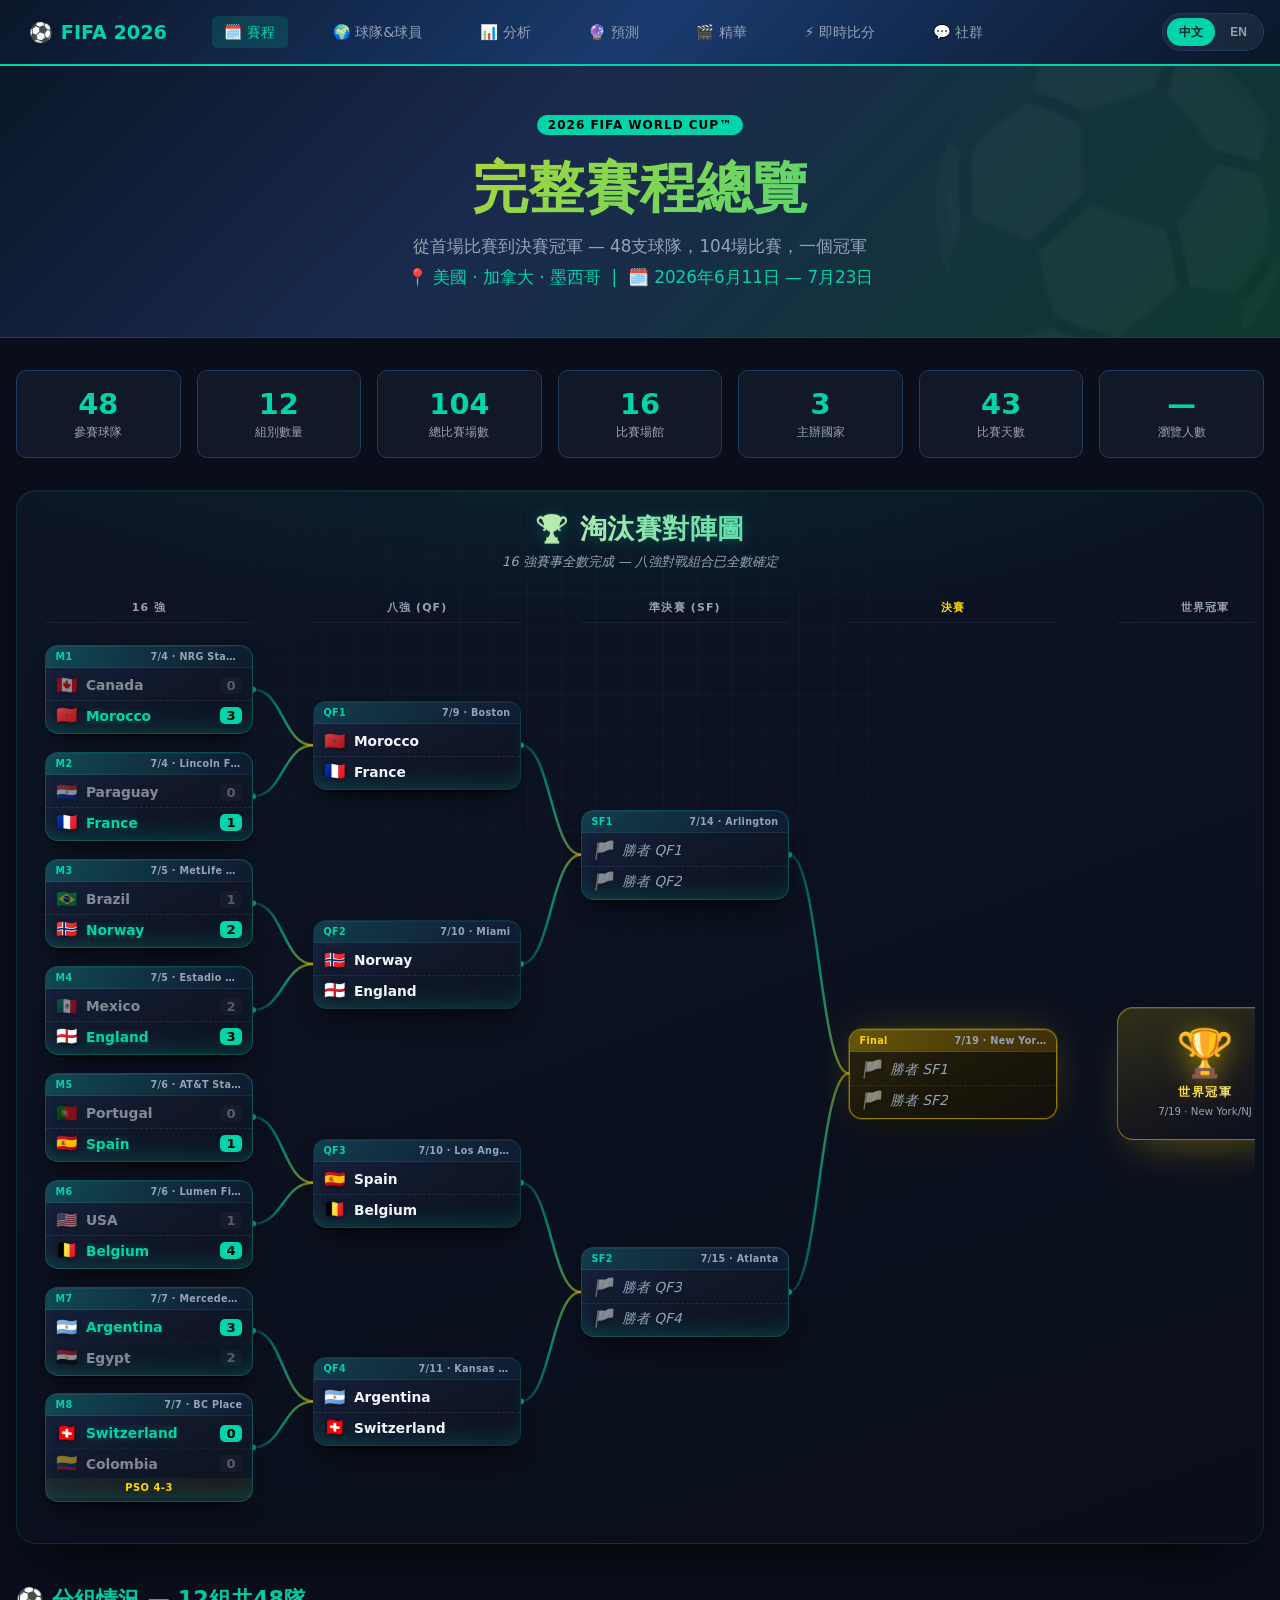
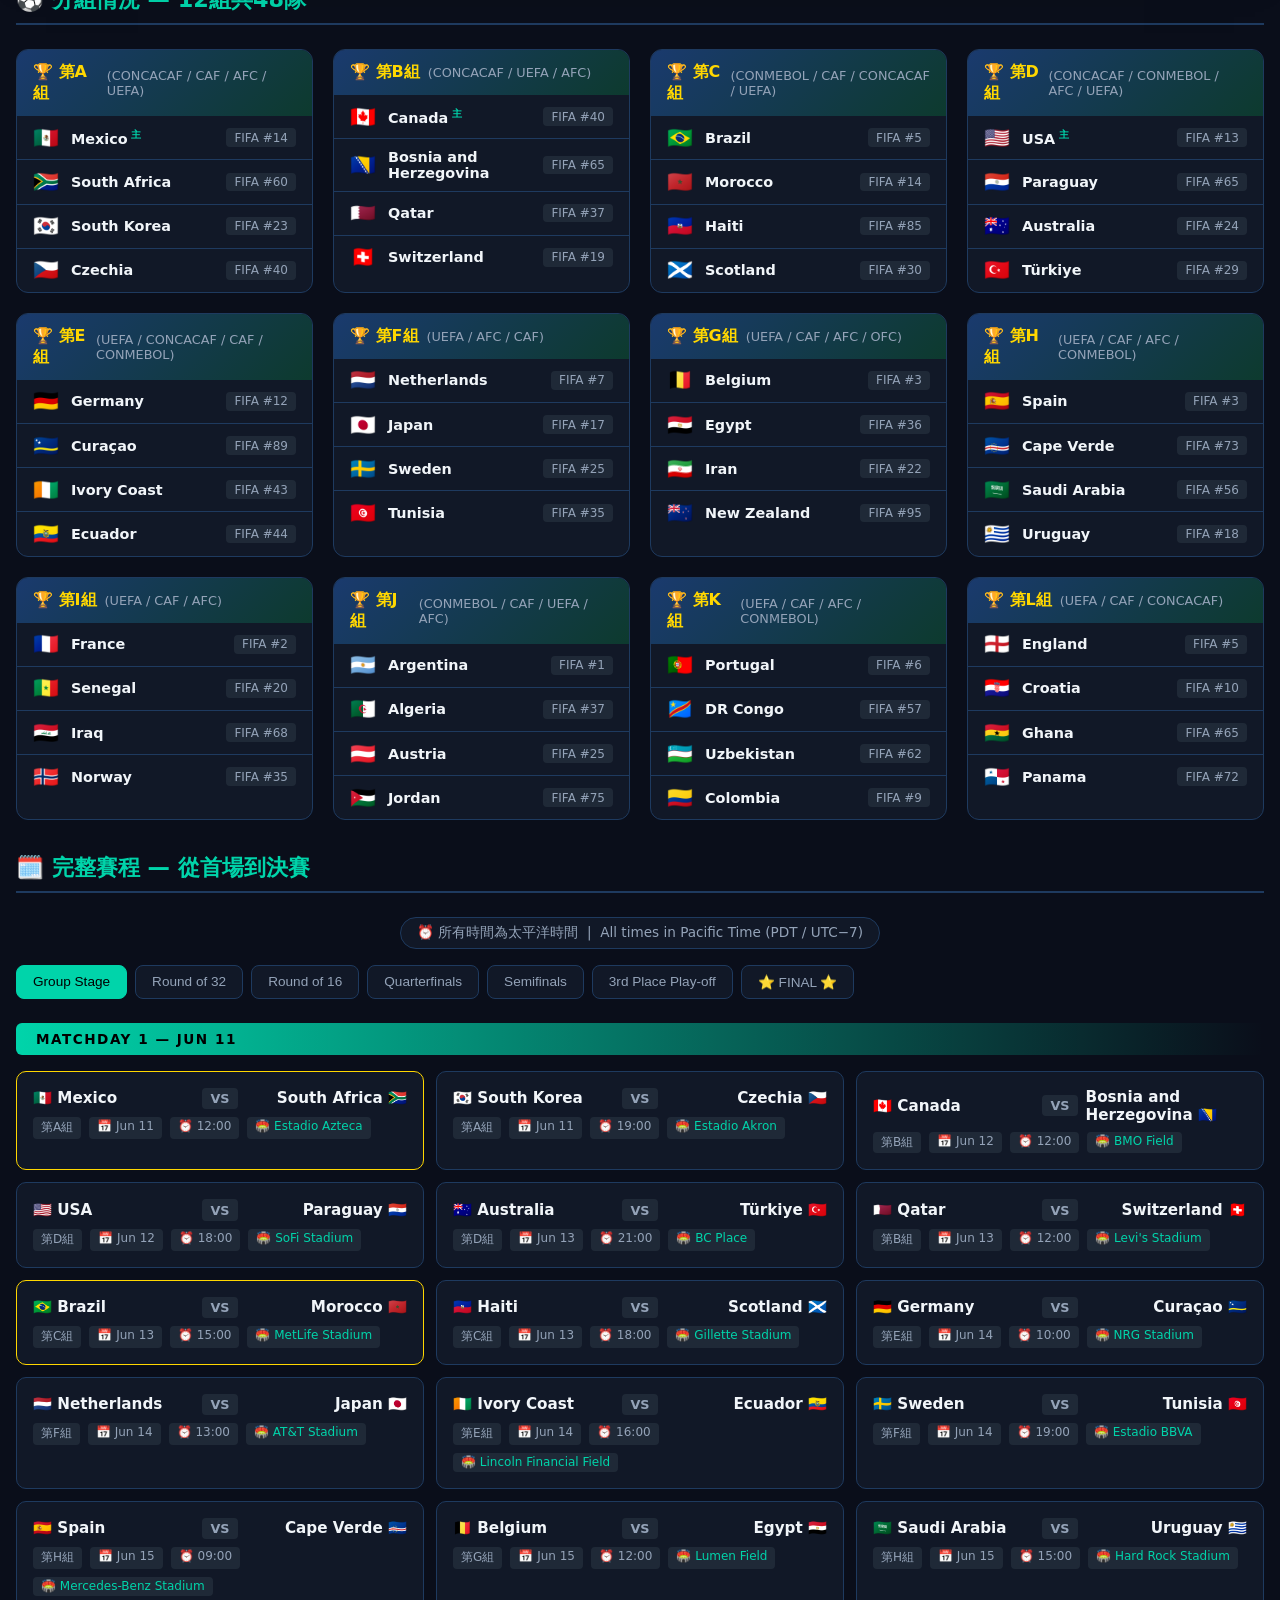
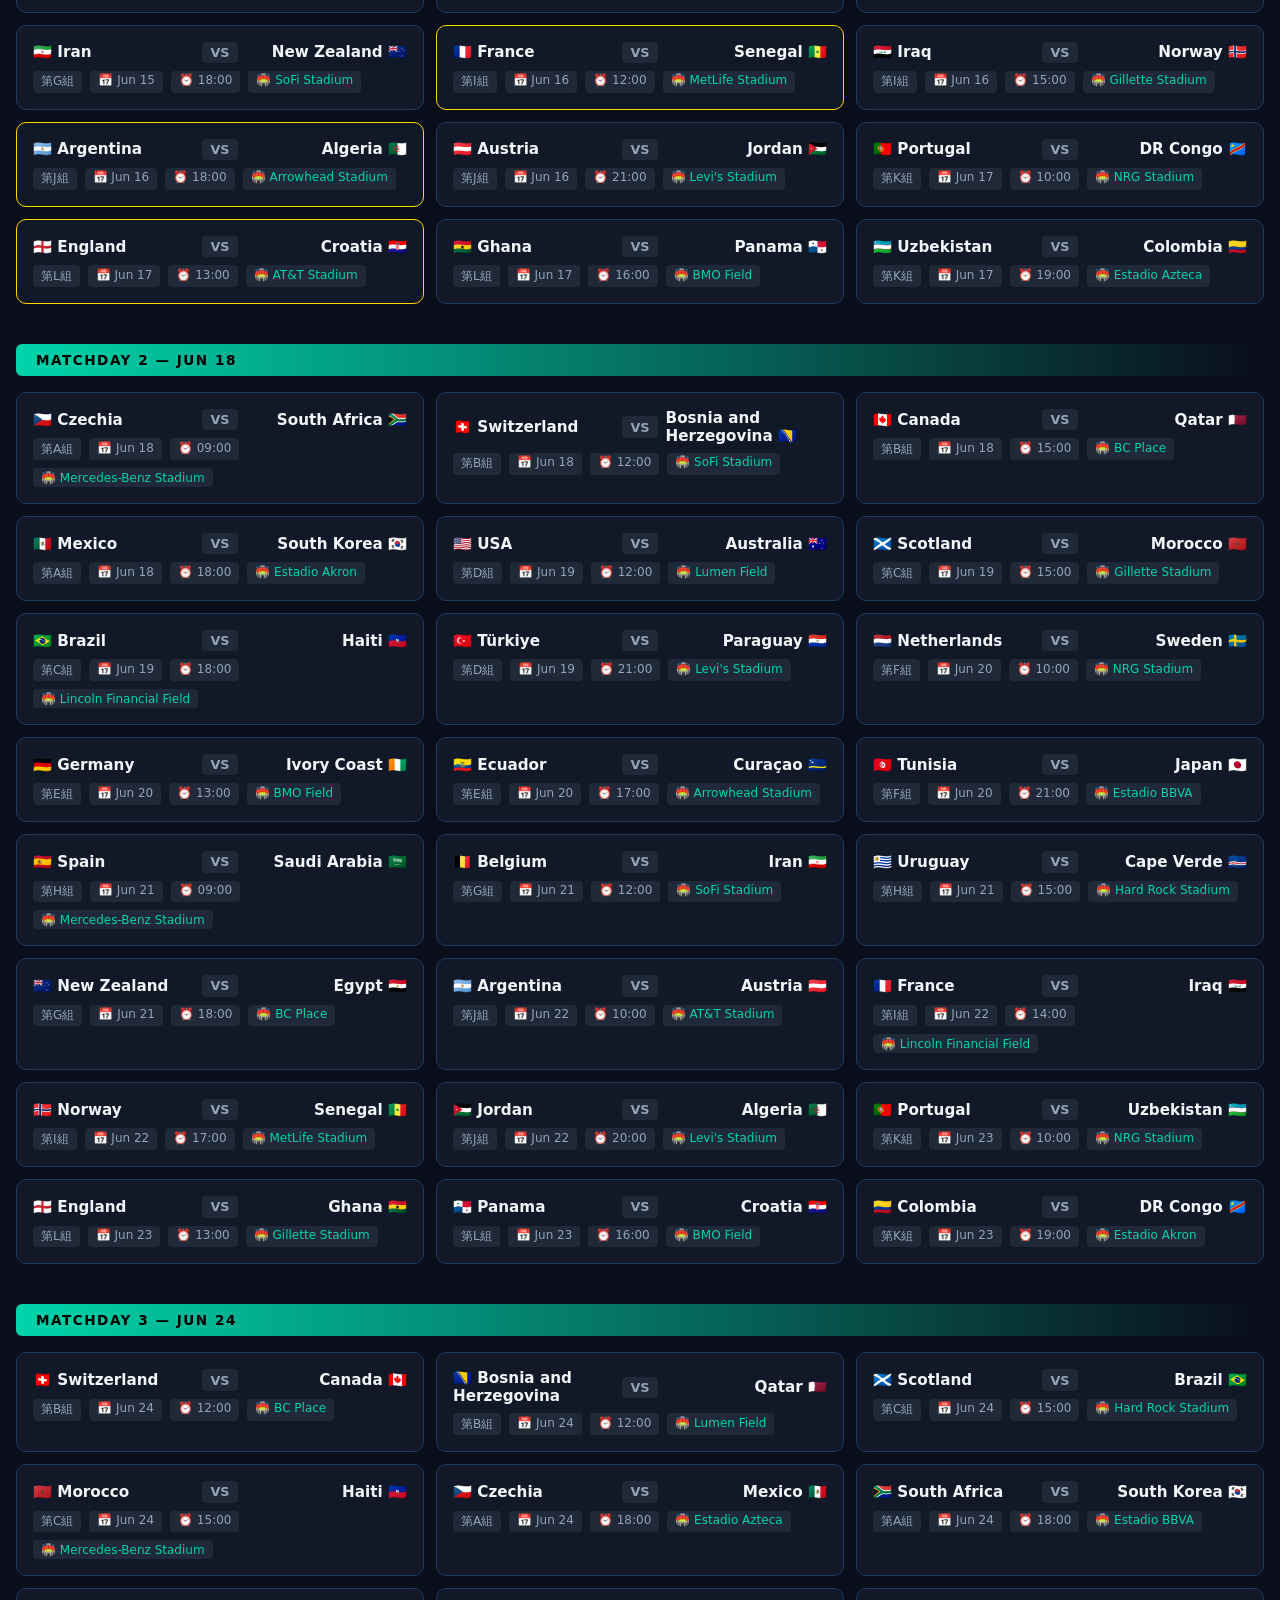
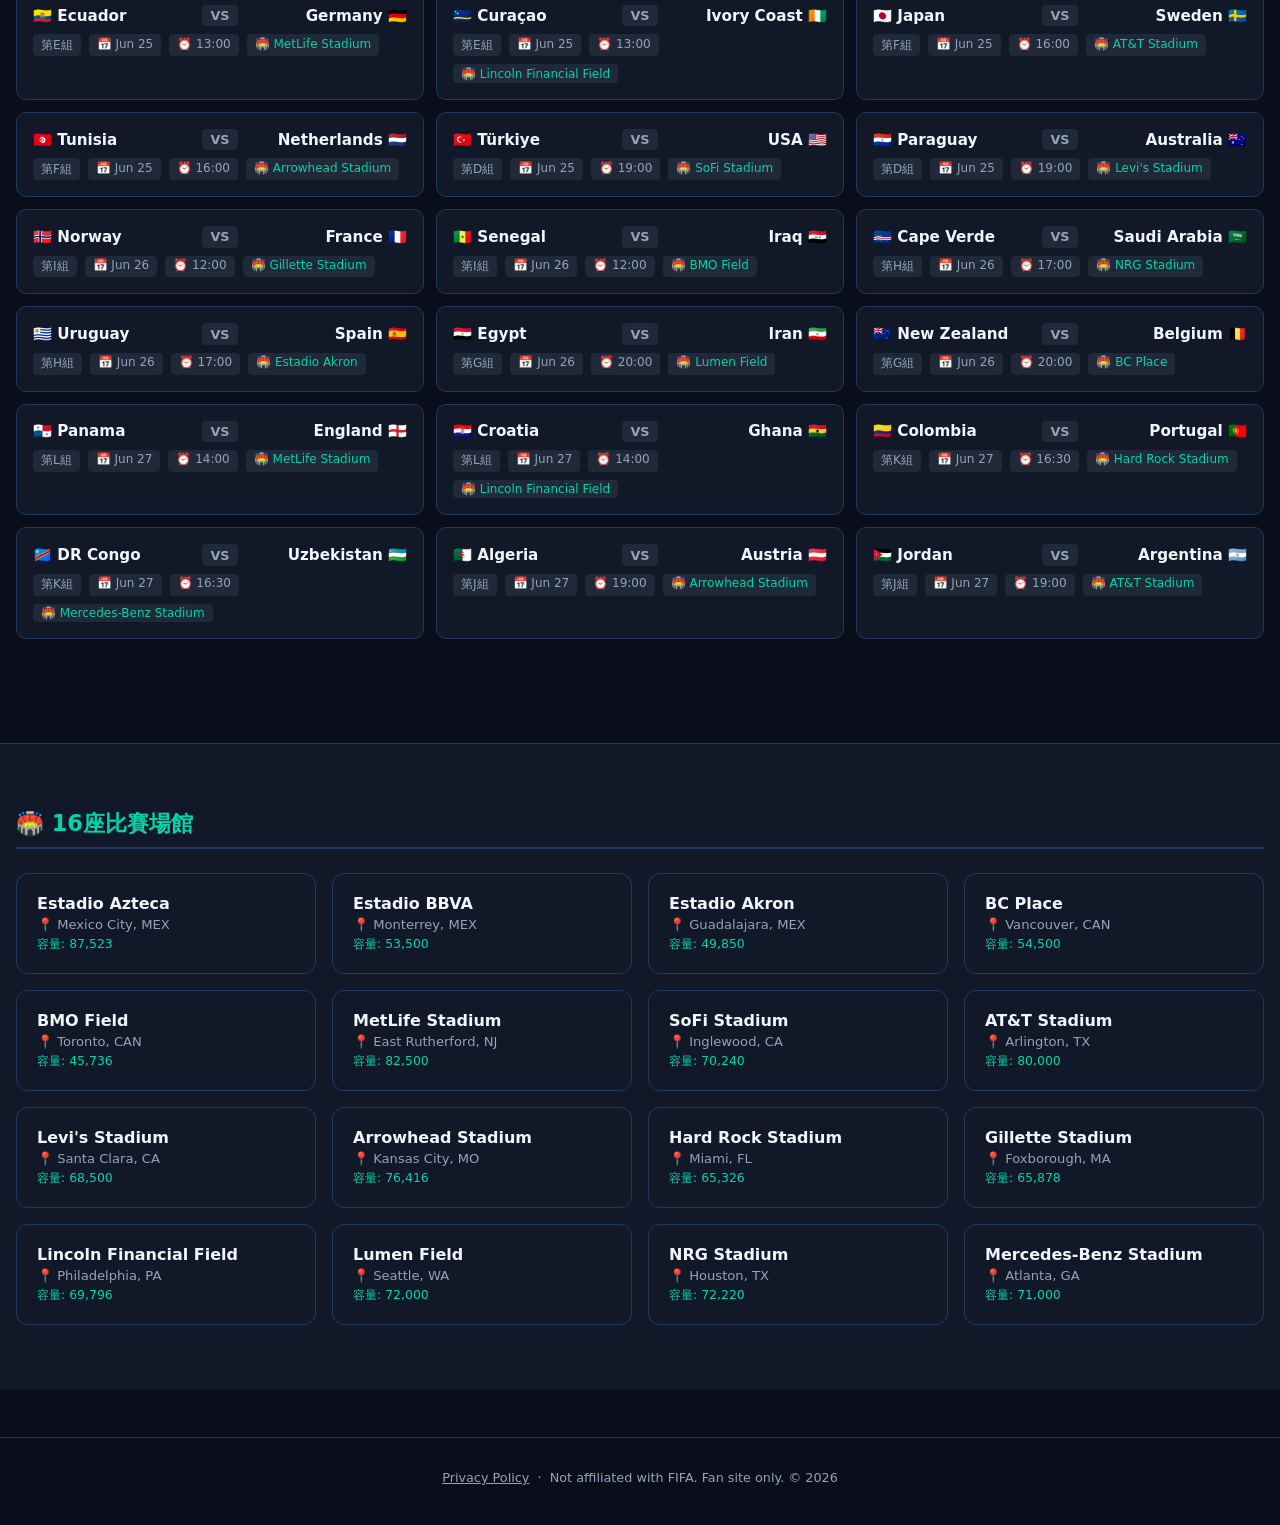
==== commit e80c058e: "feat(scores): add Jul 6-7 Round of 16 results, complete R16 + sync bracket scores.js: - Portugal 0-1" ====
--- a/index.html
+++ b/index.html
@@ -184,6 +184,15 @@
     .kb-team.win .kb-team-score { color: #000; background: var(--accent); }
     .kb-card.is-played { border-color: rgba(0,212,170,0.3); }
     .kb-card.is-played .kb-head { background: linear-gradient(90deg, rgba(0,212,170,0.22), rgba(26,58,110,0.14)); }
+    .kb-pens {
+      text-align: center;
+      font-size: 0.62rem;
+      font-weight: 800;
+      letter-spacing: 0.5px;
+      color: var(--gold);
+      padding: 0.2rem 0 0.35rem;
+      background: rgba(255,215,0,0.05);
+    }
 
     /* ── Semi / Final emphasis ───────────────────── */
     .kb-card.is-sf { border-color: rgba(0,212,170,0.28); }
@@ -387,10 +396,10 @@
 (function () {
   var isEn = (typeof getLang === 'function') && getLang() === 'en';
   var L = isEn
-    ? { title:'🏆 Knockout Bracket', sub:'4 of 8 Round of 16 ties complete — quarterfinal picture is taking shape',
+    ? { title:'🏆 Knockout Bracket', sub:'Round of 16 complete — all 8 quarterfinal spots are set',
         r16:'Round of 16', qf:'Quarter-finals', sf:'Semi-finals', fin:'Final', champ:'Champion',
         winOf:'Winner of', tbd:'To be decided', crown:'World Champions' }
-    : { title:'🏆 淘汰賽對陣圖', sub:'16 強 8 場已完成 4 場 — 八強對戰輪廓逐漸成形',
+    : { title:'🏆 淘汰賽對陣圖', sub:'16 強賽事全數完成 — 八強對戰組合已全數確定',
         r16:'16 強', qf:'八強 (QF)', sf:'準決賽 (SF)', fin:'決賽', champ:'世界冠軍',
         winOf:'勝者', tbd:'待定', crown:'世界冠軍' };
 
@@ -403,10 +412,10 @@
     { m:'M2', date:'7/4', venue:'Lincoln Financial Field', h:{n:'Paraguay',f:'🇵🇾'}, a:{n:'France',f:'🇫🇷'},   hs:0, as:1, winner:'a' },
     { m:'M3', date:'7/5', venue:'MetLife Stadium',      h:{n:'Brazil',f:'🇧🇷'},      a:{n:'Norway',f:'🇳🇴'},   hs:1, as:2, winner:'a' },
     { m:'M4', date:'7/5', venue:'Estadio Azteca',       h:{n:'Mexico',f:'🇲🇽'},      a:{n:'England',f:'🏴󠁧󠁢󠁥󠁮󠁧󠁿'}, hs:2, as:3, winner:'a' },
-    { m:'M5', date:'7/6', venue:'AT&T Stadium',         h:{n:'Portugal',f:'🇵🇹'},    a:{n:'Spain',f:'🇪🇸'} },
-    { m:'M6', date:'7/6', venue:'Lumen Field',          h:{n:'USA',f:'🇺🇸'},         a:{n:'Belgium',f:'🇧🇪'} },
-    { m:'M7', date:'7/7', venue:'Mercedes-Benz Stadium',h:{n:'Argentina',f:'🇦🇷'},   a:{n:'Egypt',f:'🇪🇬'} },
-    { m:'M8', date:'7/7', venue:'BC Place',             h:{n:'Switzerland',f:'🇨🇭'}, a:{n:'Colombia',f:'🇨🇴'} },
+    { m:'M5', date:'7/6', venue:'AT&T Stadium',         h:{n:'Portugal',f:'🇵🇹'},    a:{n:'Spain',f:'🇪🇸'},   hs:0, as:1, winner:'a' },
+    { m:'M6', date:'7/6', venue:'Lumen Field',          h:{n:'USA',f:'🇺🇸'},         a:{n:'Belgium',f:'🇧🇪'}, hs:1, as:4, winner:'a' },
+    { m:'M7', date:'7/7', venue:'Mercedes-Benz Stadium',h:{n:'Argentina',f:'🇦🇷'},   a:{n:'Egypt',f:'🇪🇬'},   hs:3, as:2, winner:'h' },
+    { m:'M8', date:'7/7', venue:'BC Place',             h:{n:'Switzerland',f:'🇨🇭'}, a:{n:'Colombia',f:'🇨🇴'},hs:0, as:0, winner:'h', pens:'4-3' },
   ];
   // Later rounds reference feeder match ids
   var QF = [
@@ -440,10 +449,11 @@
     var played = mt.hs !== undefined;
     var homeOpts = played ? { win: mt.winner === 'h', lose: mt.winner === 'a', score: mt.hs } : {};
     var awayOpts = played ? { win: mt.winner === 'a', lose: mt.winner === 'h', score: mt.as } : {};
+    var pensHtml = mt.pens ? '<div class="kb-pens">PSO ' + mt.pens + '</div>' : '';
     return '<div class="kb-card' + (cls||'') + (played ? ' is-played' : '') + '" data-m="' + mt.m + '">' +
       '<div class="kb-head"><span class="kb-mno">' + mt.m + '</span>' +
         '<span class="kb-venue">' + mt.date + ' · ' + mt.venue + '</span></div>' +
-      '<div class="kb-body">' + teamRow(mt.h, homeOpts) + teamRow(mt.a, awayOpts) + '</div></div>';
+      '<div class="kb-body">' + teamRow(mt.h, homeOpts) + teamRow(mt.a, awayOpts) + pensHtml + '</div></div>';
   }
   function ghostCard(mt, cls) {
     var w1 = winners[mt.f[0]], w2 = winners[mt.f[1]];
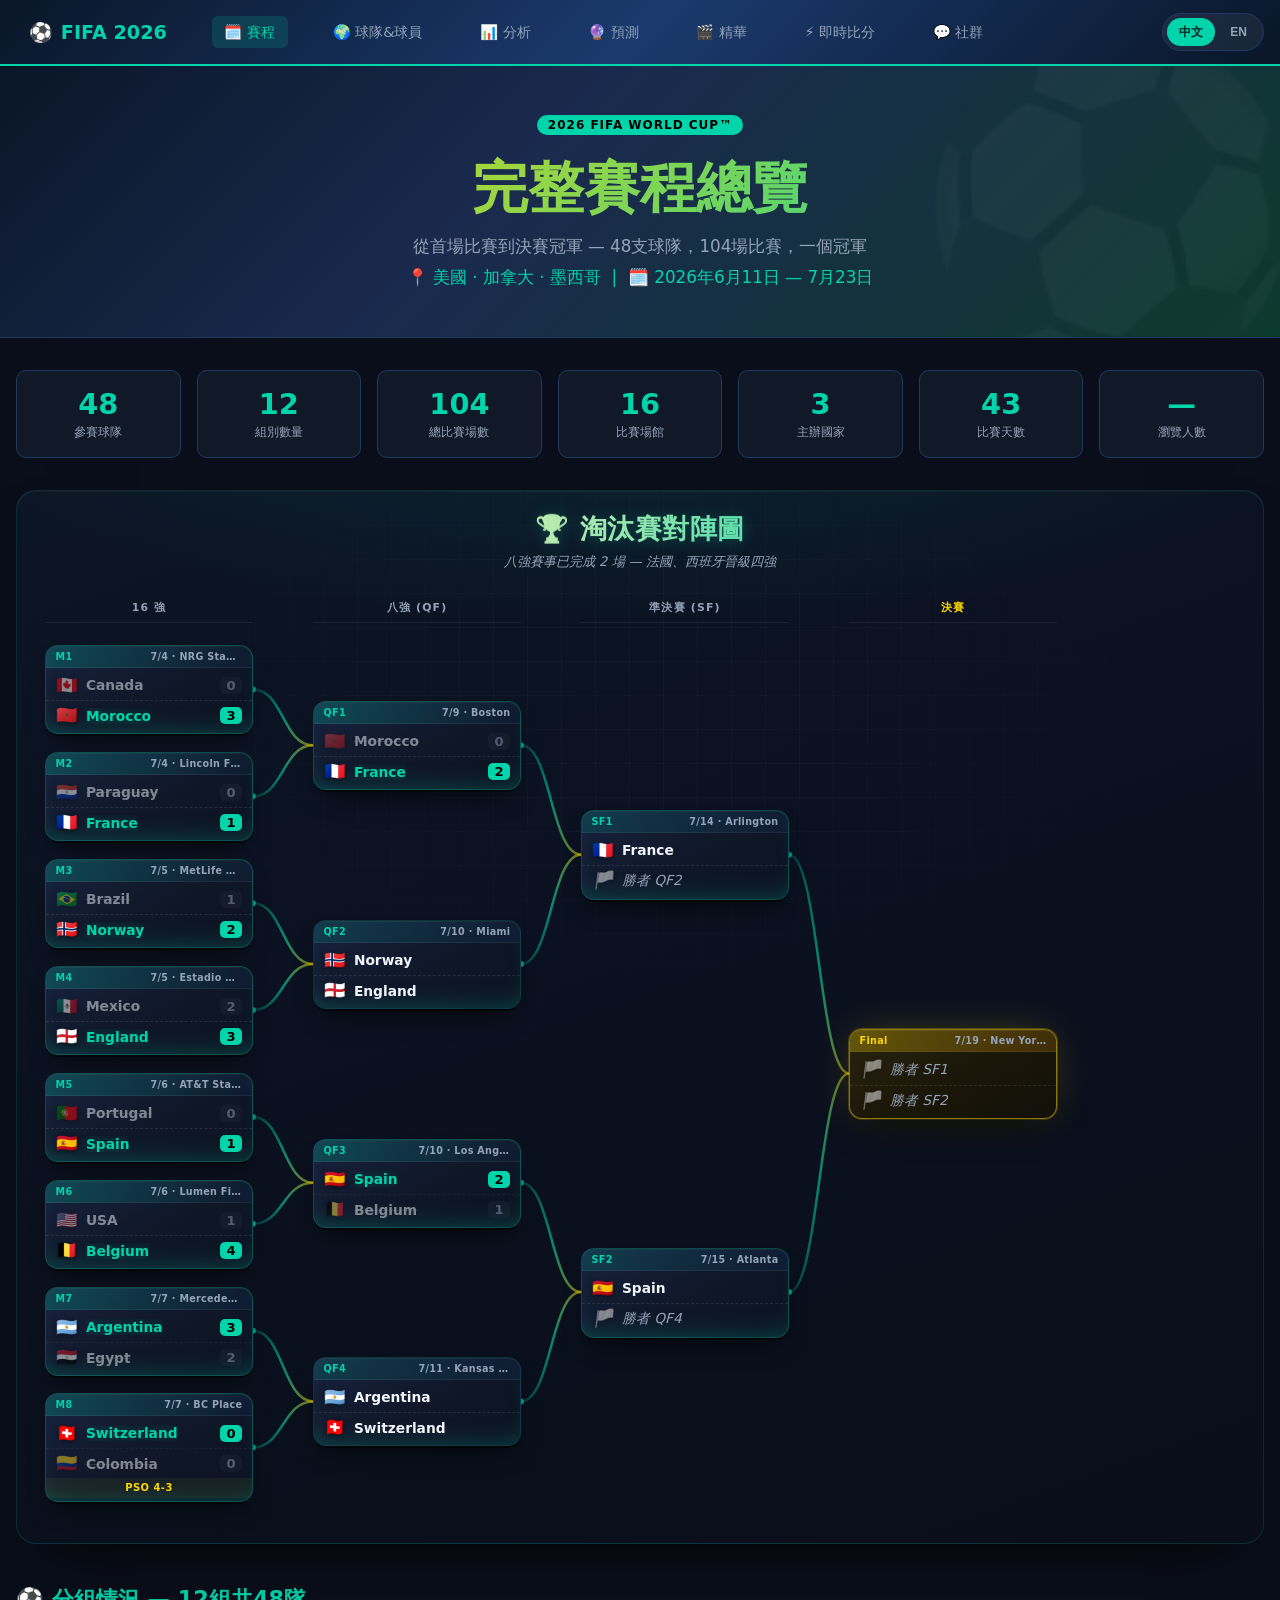
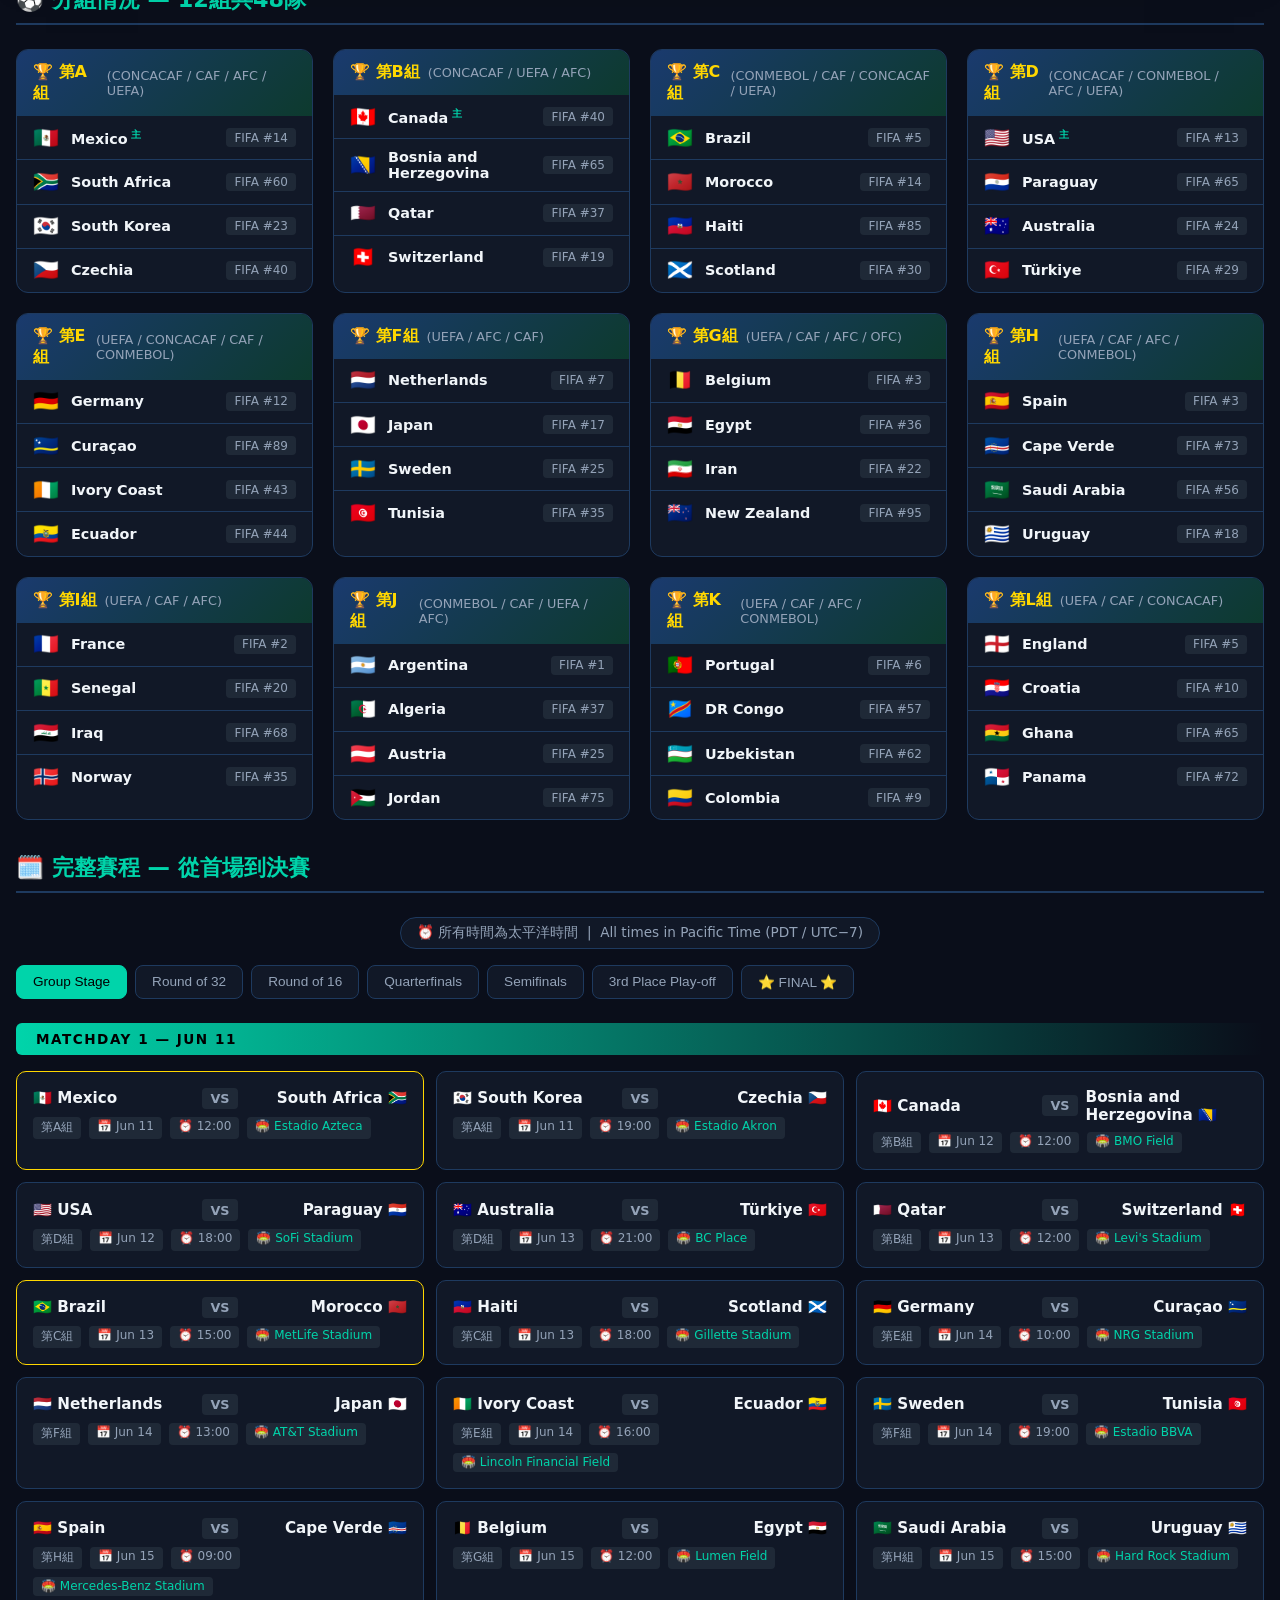
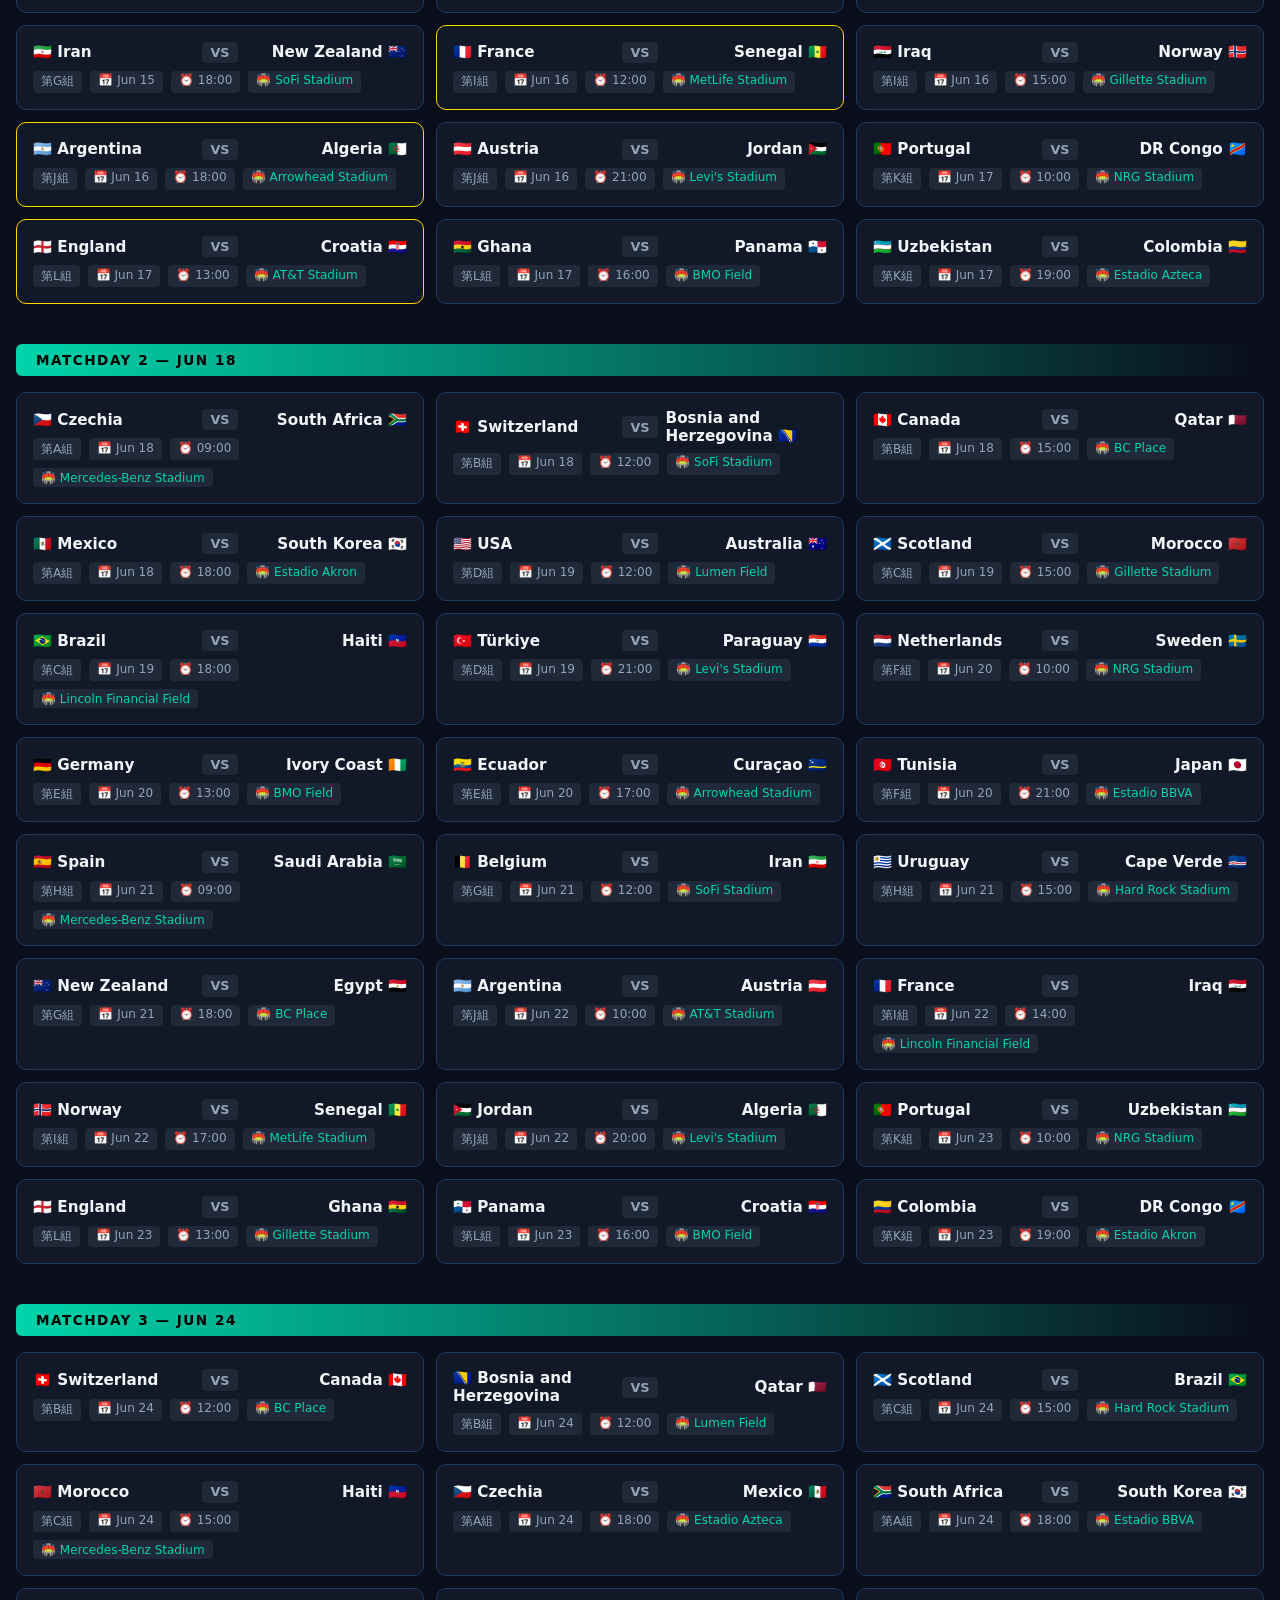
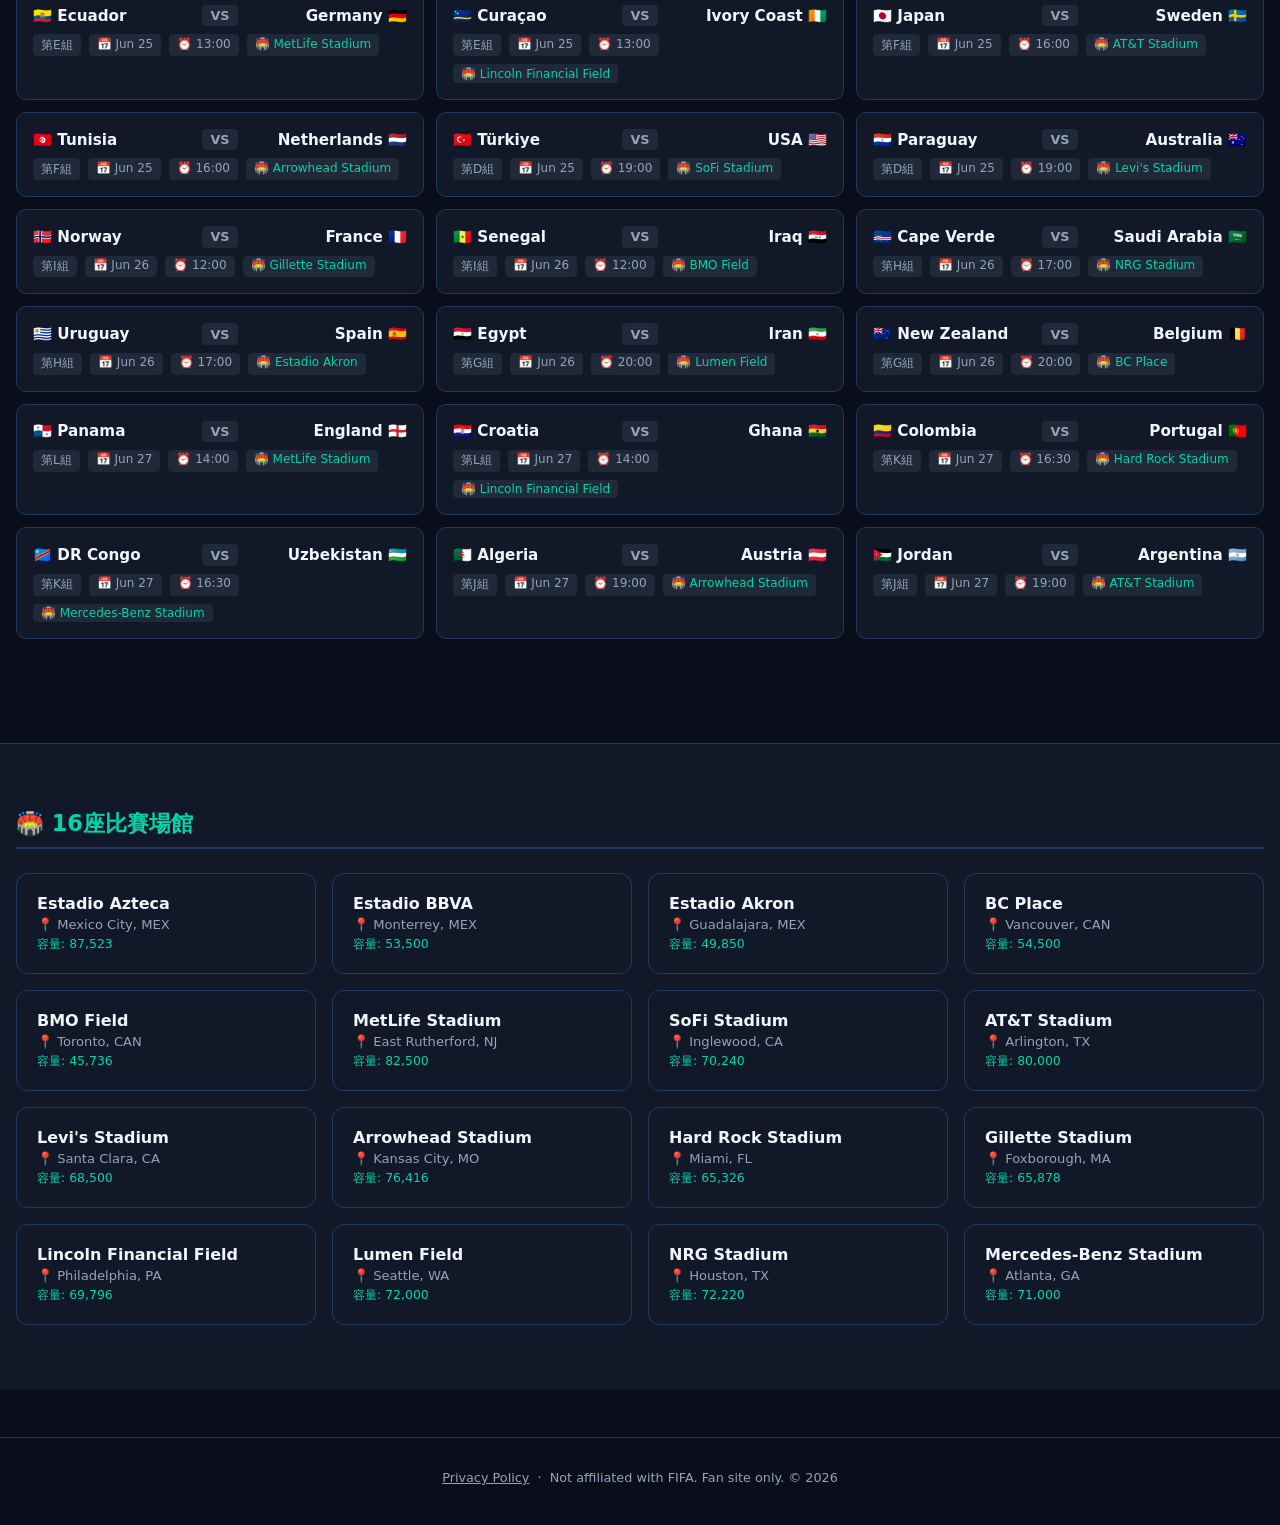
==== commit 48d6284e: "feat(scores): add Jul 9-10 quarterfinal results, sync bracket scores.js: - France 2-0 Morocco (Jul 9" ====
--- a/index.html
+++ b/index.html
@@ -396,10 +396,10 @@
 (function () {
   var isEn = (typeof getLang === 'function') && getLang() === 'en';
   var L = isEn
-    ? { title:'🏆 Knockout Bracket', sub:'Round of 16 complete — all 8 quarterfinal spots are set',
+    ? { title:'🏆 Knockout Bracket', sub:'2 of 4 quarterfinals complete — France and Spain reach the semis',
         r16:'Round of 16', qf:'Quarter-finals', sf:'Semi-finals', fin:'Final', champ:'Champion',
         winOf:'Winner of', tbd:'To be decided', crown:'World Champions' }
-    : { title:'🏆 淘汰賽對陣圖', sub:'16 強賽事全數完成 — 八強對戰組合已全數確定',
+    : { title:'🏆 淘汰賽對陣圖', sub:'八強賽事已完成 2 場 — 法國、西班牙晉級四強',
         r16:'16 強', qf:'八強 (QF)', sf:'準決賽 (SF)', fin:'決賽', champ:'世界冠軍',
         winOf:'勝者', tbd:'待定', crown:'世界冠軍' };
 
@@ -417,11 +417,11 @@
     { m:'M7', date:'7/7', venue:'Mercedes-Benz Stadium',h:{n:'Argentina',f:'🇦🇷'},   a:{n:'Egypt',f:'🇪🇬'},   hs:3, as:2, winner:'h' },
     { m:'M8', date:'7/7', venue:'BC Place',             h:{n:'Switzerland',f:'🇨🇭'}, a:{n:'Colombia',f:'🇨🇴'},hs:0, as:0, winner:'h', pens:'4-3' },
   ];
-  // Later rounds reference feeder match ids
+  // Later rounds reference feeder match ids; s/winnerId/pens set once played
   var QF = [
-    { m:'QF1', date:'7/9',  venue:'Boston',  f:['M1','M2'] },
+    { m:'QF1', date:'7/9',  venue:'Boston',  f:['M1','M2'], s:{M1:0, M2:2}, winnerId:'M2' },
     { m:'QF2', date:'7/10', venue:'Miami',   f:['M3','M4'] },
-    { m:'QF3', date:'7/10', venue:'Los Angeles', f:['M5','M6'] },
+    { m:'QF3', date:'7/10', venue:'Los Angeles', f:['M5','M6'], s:{M5:2, M6:1}, winnerId:'M5' },
     { m:'QF4', date:'7/11', venue:'Kansas City',  f:['M7','M8'] },
   ];
   var SF = [
@@ -456,14 +456,29 @@
       '<div class="kb-body">' + teamRow(mt.h, homeOpts) + teamRow(mt.a, awayOpts) + pensHtml + '</div></div>';
   }
   function ghostCard(mt, cls) {
-    var w1 = winners[mt.f[0]], w2 = winners[mt.f[1]];
-    var row1 = w1 ? teamRow(w1) : teamRow(L.winOf + ' ' + mt.f[0], { tbd:true });
-    var row2 = w2 ? teamRow(w2) : teamRow(L.winOf + ' ' + mt.f[1], { tbd:true });
-    return '<div class="kb-card' + (cls||'') + '" data-m="' + mt.m + '">' +
+    var id1 = mt.f[0], id2 = mt.f[1];
+    var w1 = winners[id1], w2 = winners[id2];
+    var played = !!mt.winnerId;
+    var row1, row2, pensHtml = '';
+    if (played) {
+      var win1 = mt.winnerId === id1;
+      row1 = teamRow(w1, { win: win1, lose: !win1, score: mt.s[id1] });
+      row2 = teamRow(w2, { win: !win1, lose: win1, score: mt.s[id2] });
+      if (mt.pens) pensHtml = '<div class="kb-pens">PSO ' + mt.pens + '</div>';
+    } else {
+      row1 = w1 ? teamRow(w1) : teamRow(L.winOf + ' ' + id1, { tbd:true });
+      row2 = w2 ? teamRow(w2) : teamRow(L.winOf + ' ' + id2, { tbd:true });
+    }
+    return '<div class="kb-card' + (cls||'') + (played ? ' is-played' : '') + '" data-m="' + mt.m + '">' +
       '<div class="kb-head"><span class="kb-mno">' + mt.m + '</span>' +
         '<span class="kb-venue">' + mt.date + ' · ' + mt.venue + '</span></div>' +
-      '<div class="kb-body">' + row1 + row2 + '</div></div>';
+      '<div class="kb-body">' + row1 + row2 + pensHtml + '</div></div>';
   }
+
+  // Feed QF winners into the map so SF/Final can resolve their teams too
+  QF.forEach(function(mt) {
+    if (mt.winnerId) winners[mt.m] = winners[mt.winnerId];
+  });
 
   var grid = document.getElementById('kb-grid');
   grid.innerHTML =
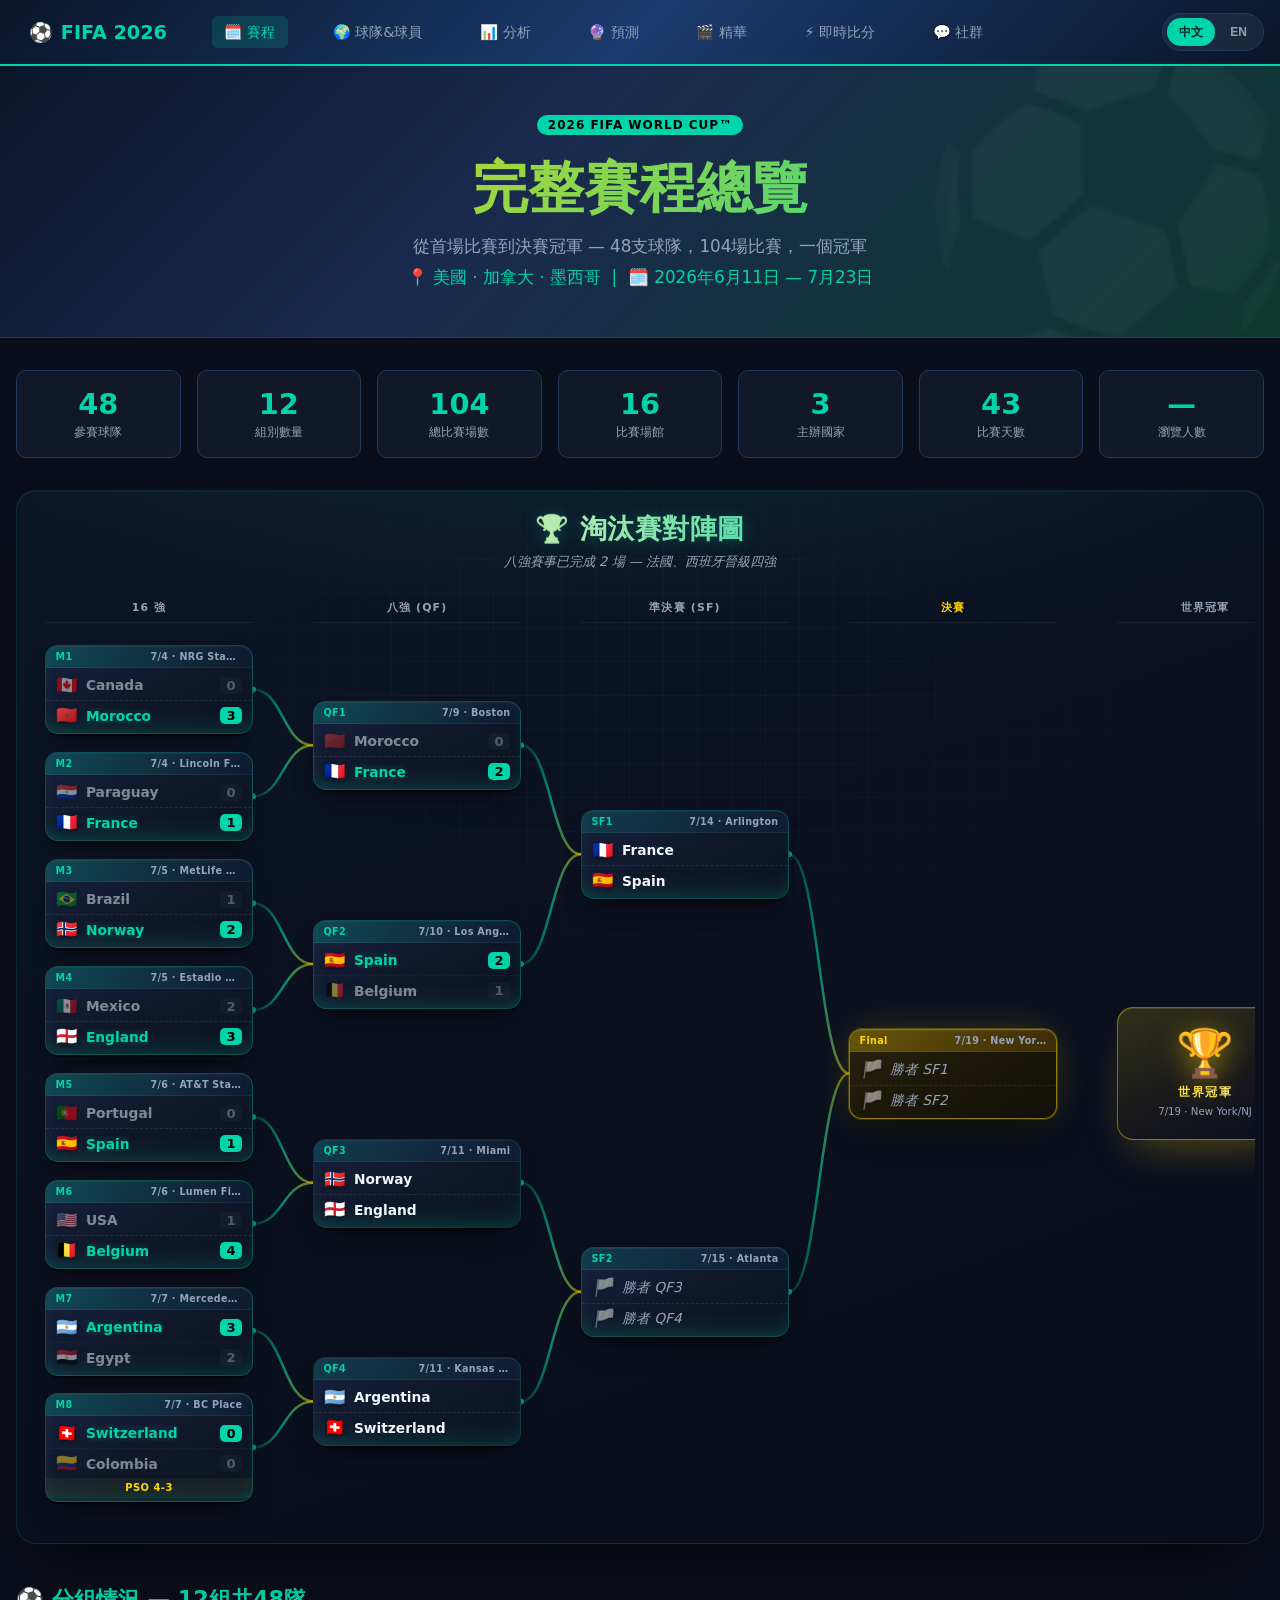
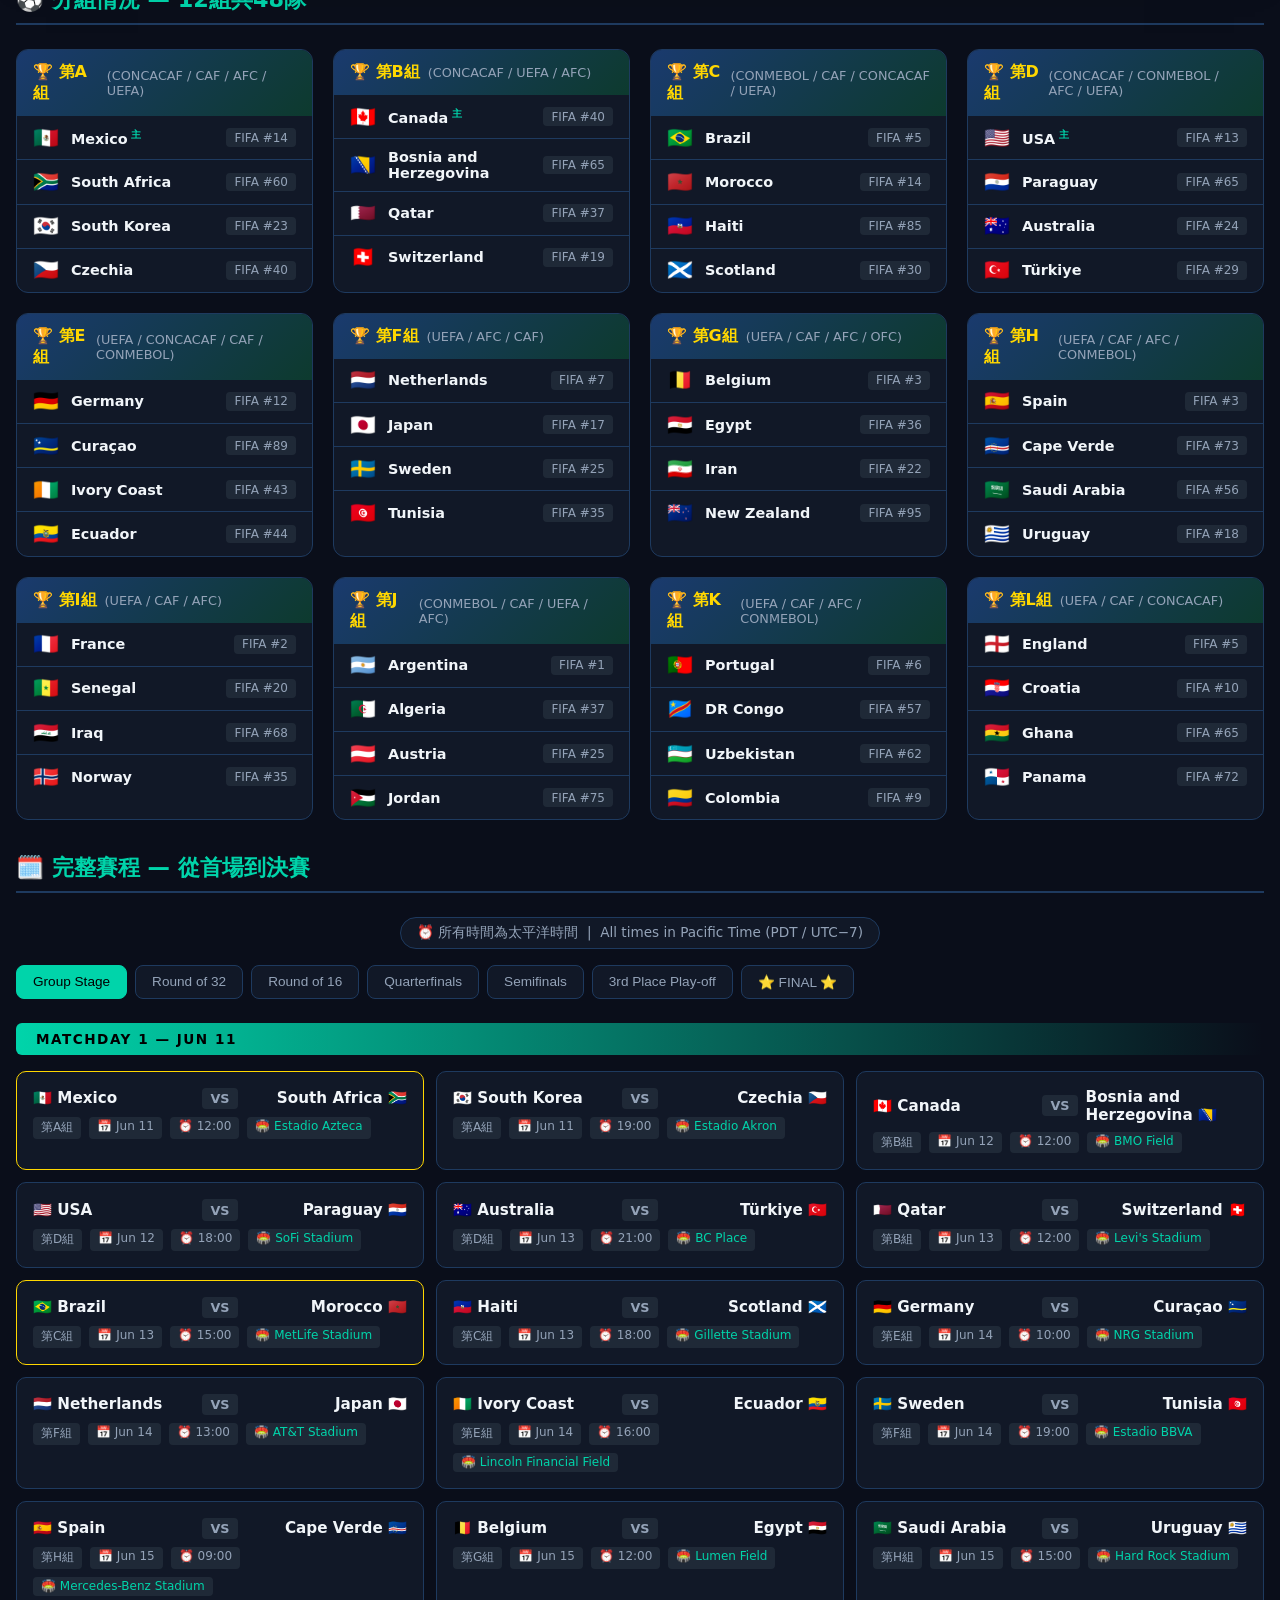
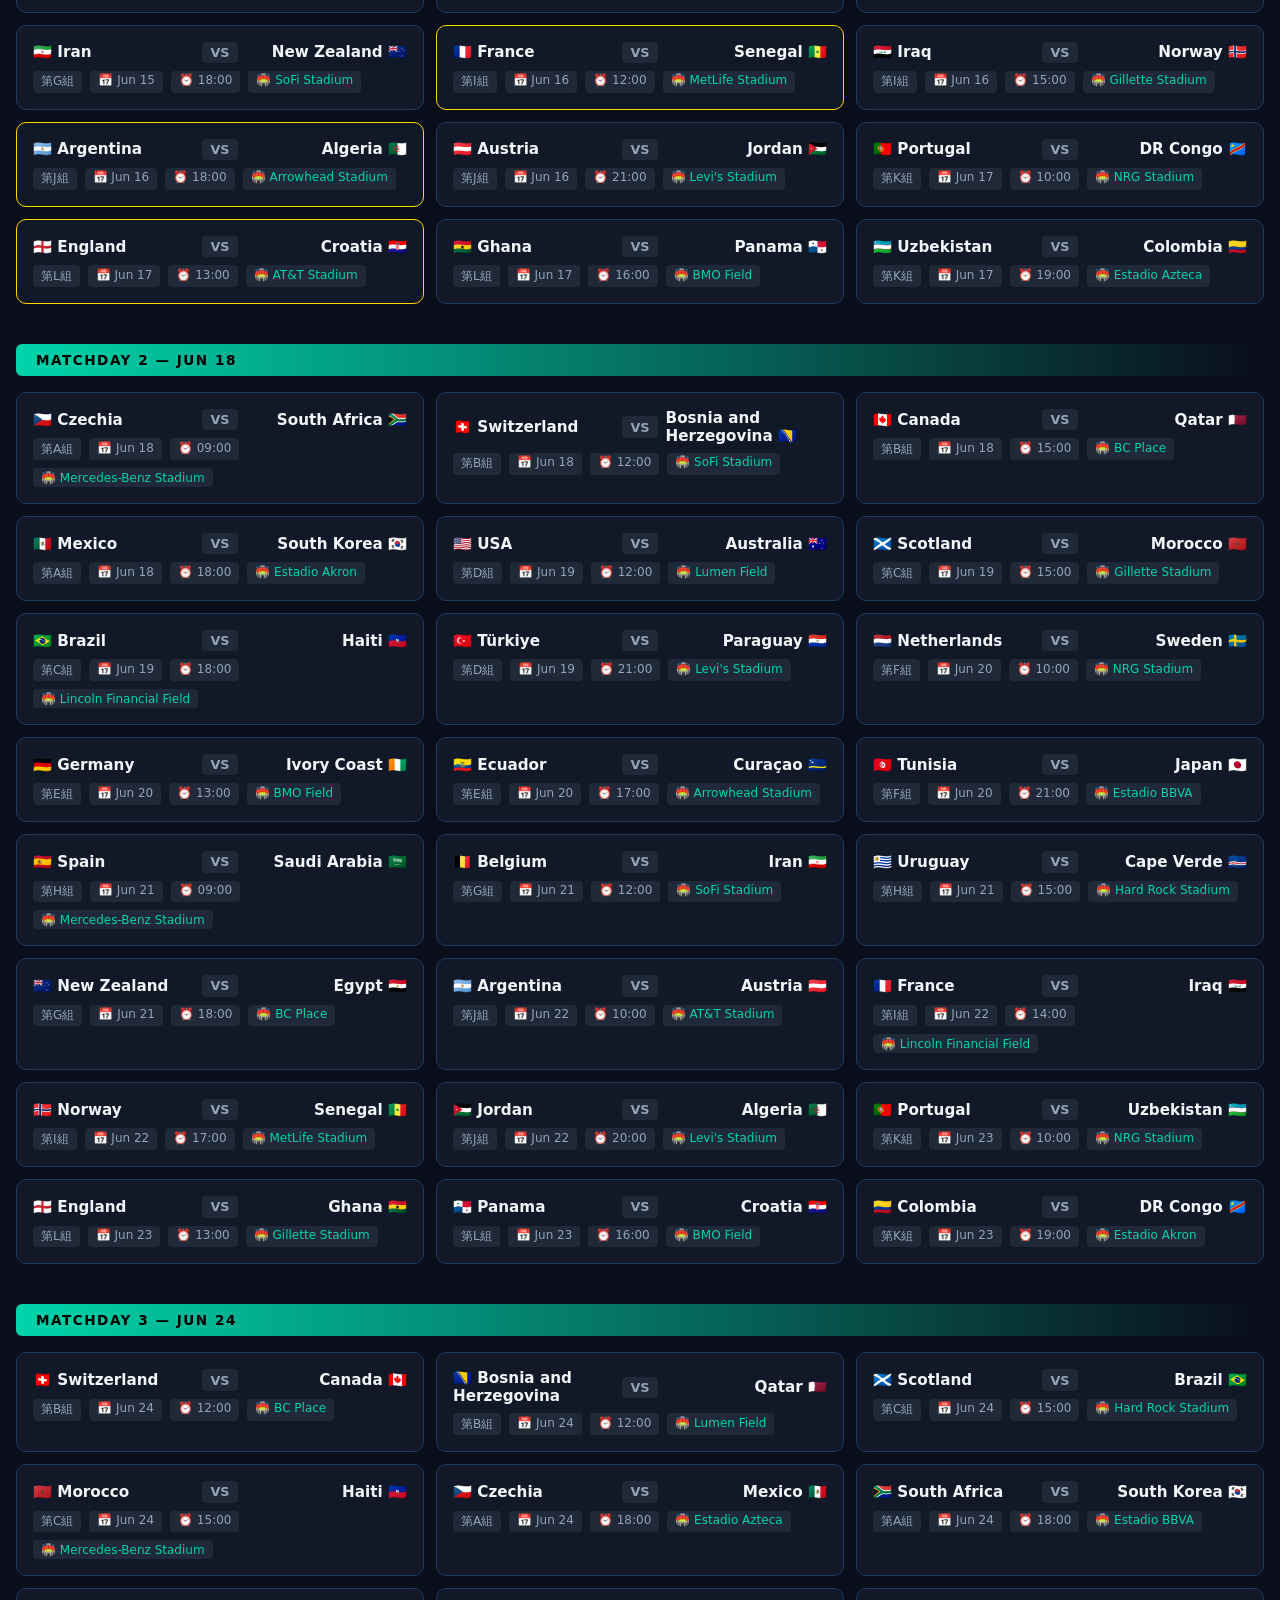
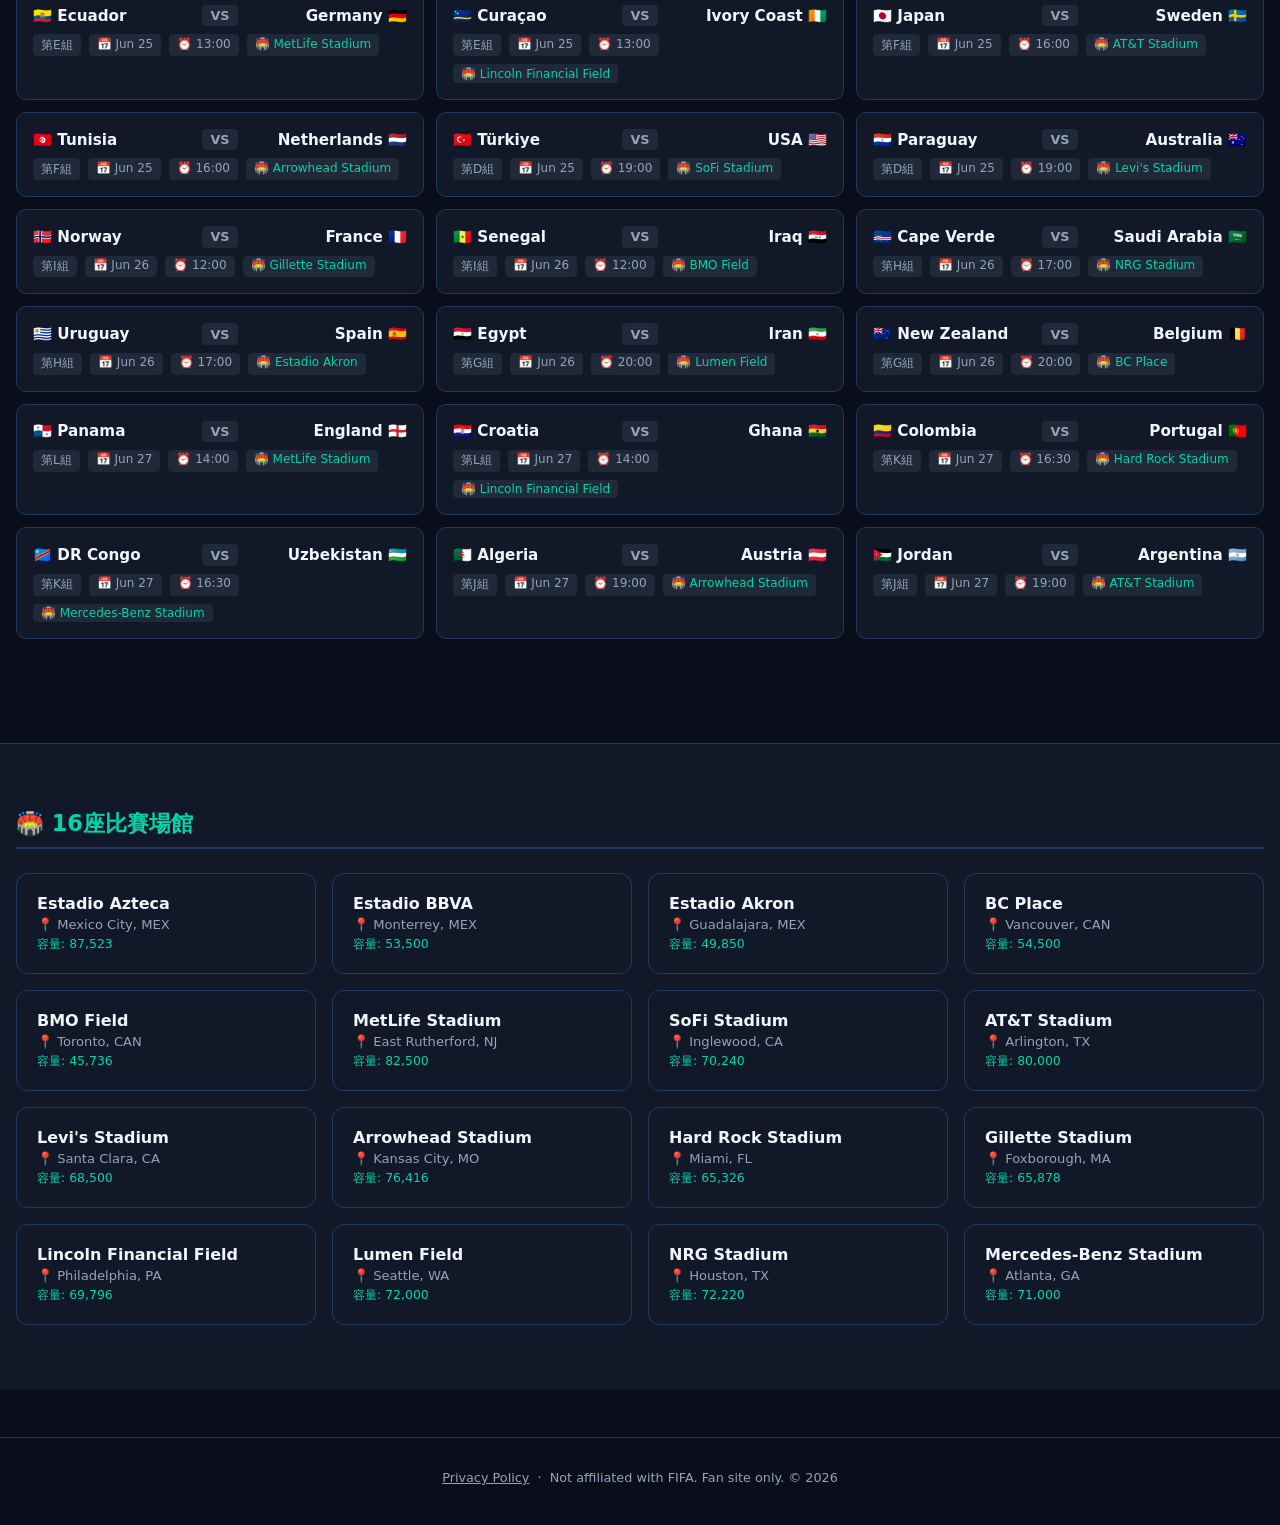
==== commit eb747e29: "fix(home): correct QF2/QF3 wiring in bracket so France vs Spain shows in SF1 The homepage 3D bracket" ====
--- a/index.html
+++ b/index.html
@@ -419,10 +419,10 @@
   ];
   // Later rounds reference feeder match ids; s/winnerId/pens set once played
   var QF = [
-    { m:'QF1', date:'7/9',  venue:'Boston',  f:['M1','M2'], s:{M1:0, M2:2}, winnerId:'M2' },
-    { m:'QF2', date:'7/10', venue:'Miami',   f:['M3','M4'] },
-    { m:'QF3', date:'7/10', venue:'Los Angeles', f:['M5','M6'], s:{M5:2, M6:1}, winnerId:'M5' },
-    { m:'QF4', date:'7/11', venue:'Kansas City',  f:['M7','M8'] },
+    { m:'QF1', date:'7/9',  venue:'Boston',      f:['M1','M2'], s:{M1:0, M2:2}, winnerId:'M2' },
+    { m:'QF2', date:'7/10', venue:'Los Angeles', f:['M5','M6'], s:{M5:2, M6:1}, winnerId:'M5' },
+    { m:'QF3', date:'7/11', venue:'Miami',       f:['M3','M4'] },
+    { m:'QF4', date:'7/11', venue:'Kansas City', f:['M7','M8'] },
   ];
   var SF = [
     { m:'SF1', date:'7/14', venue:'Arlington', f:['QF1','QF2'] },
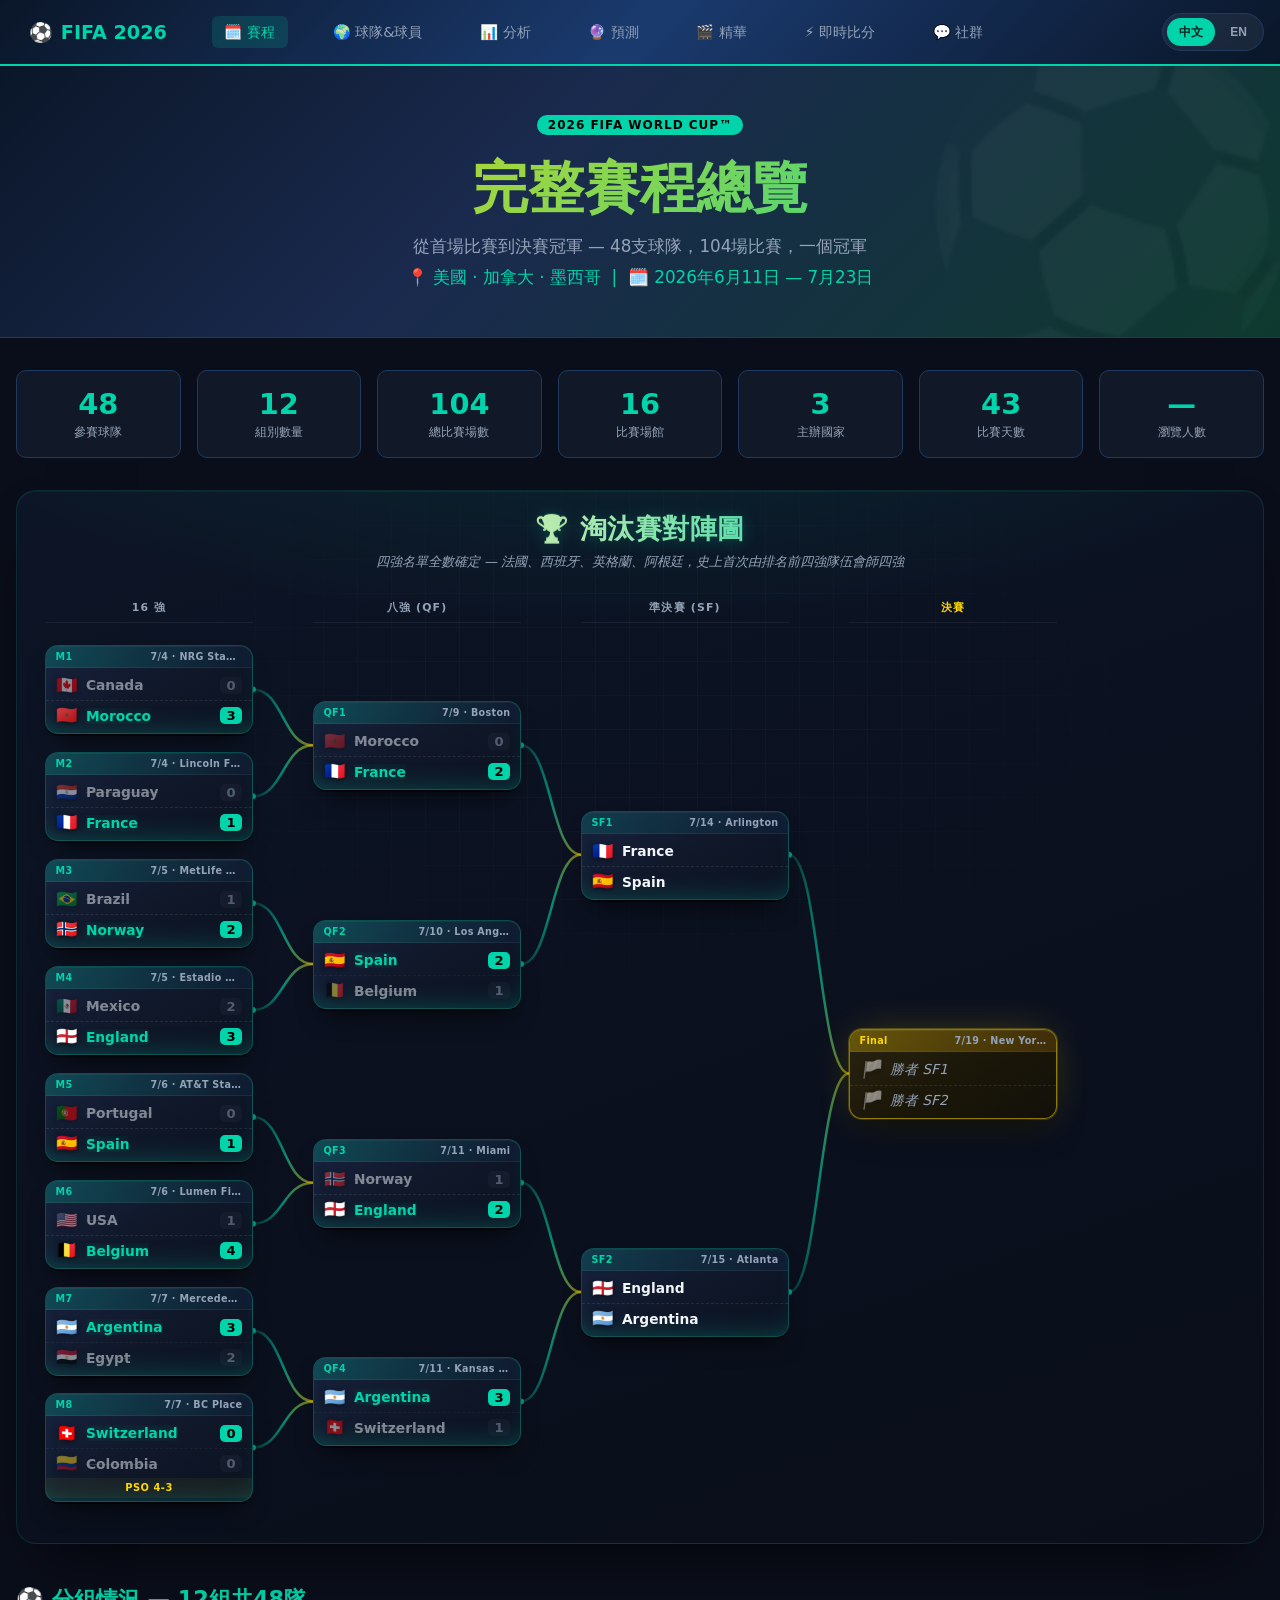
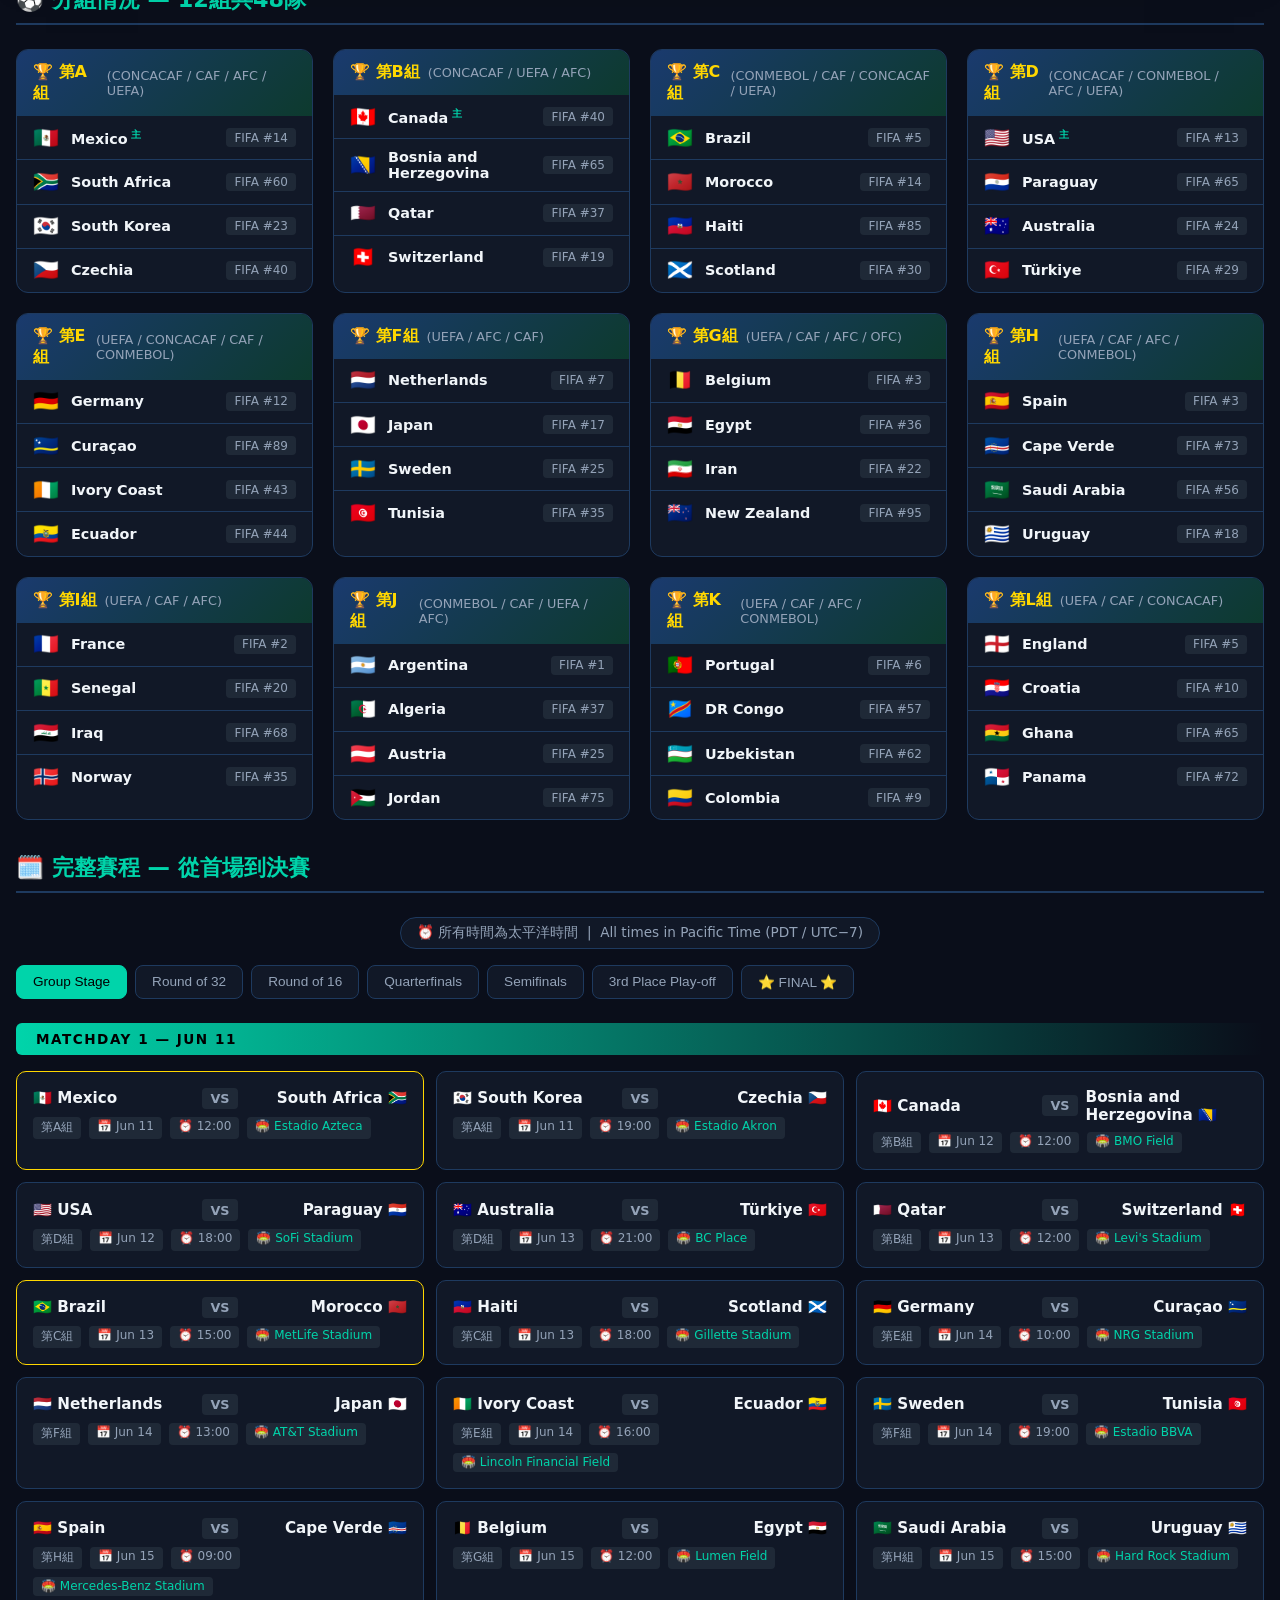
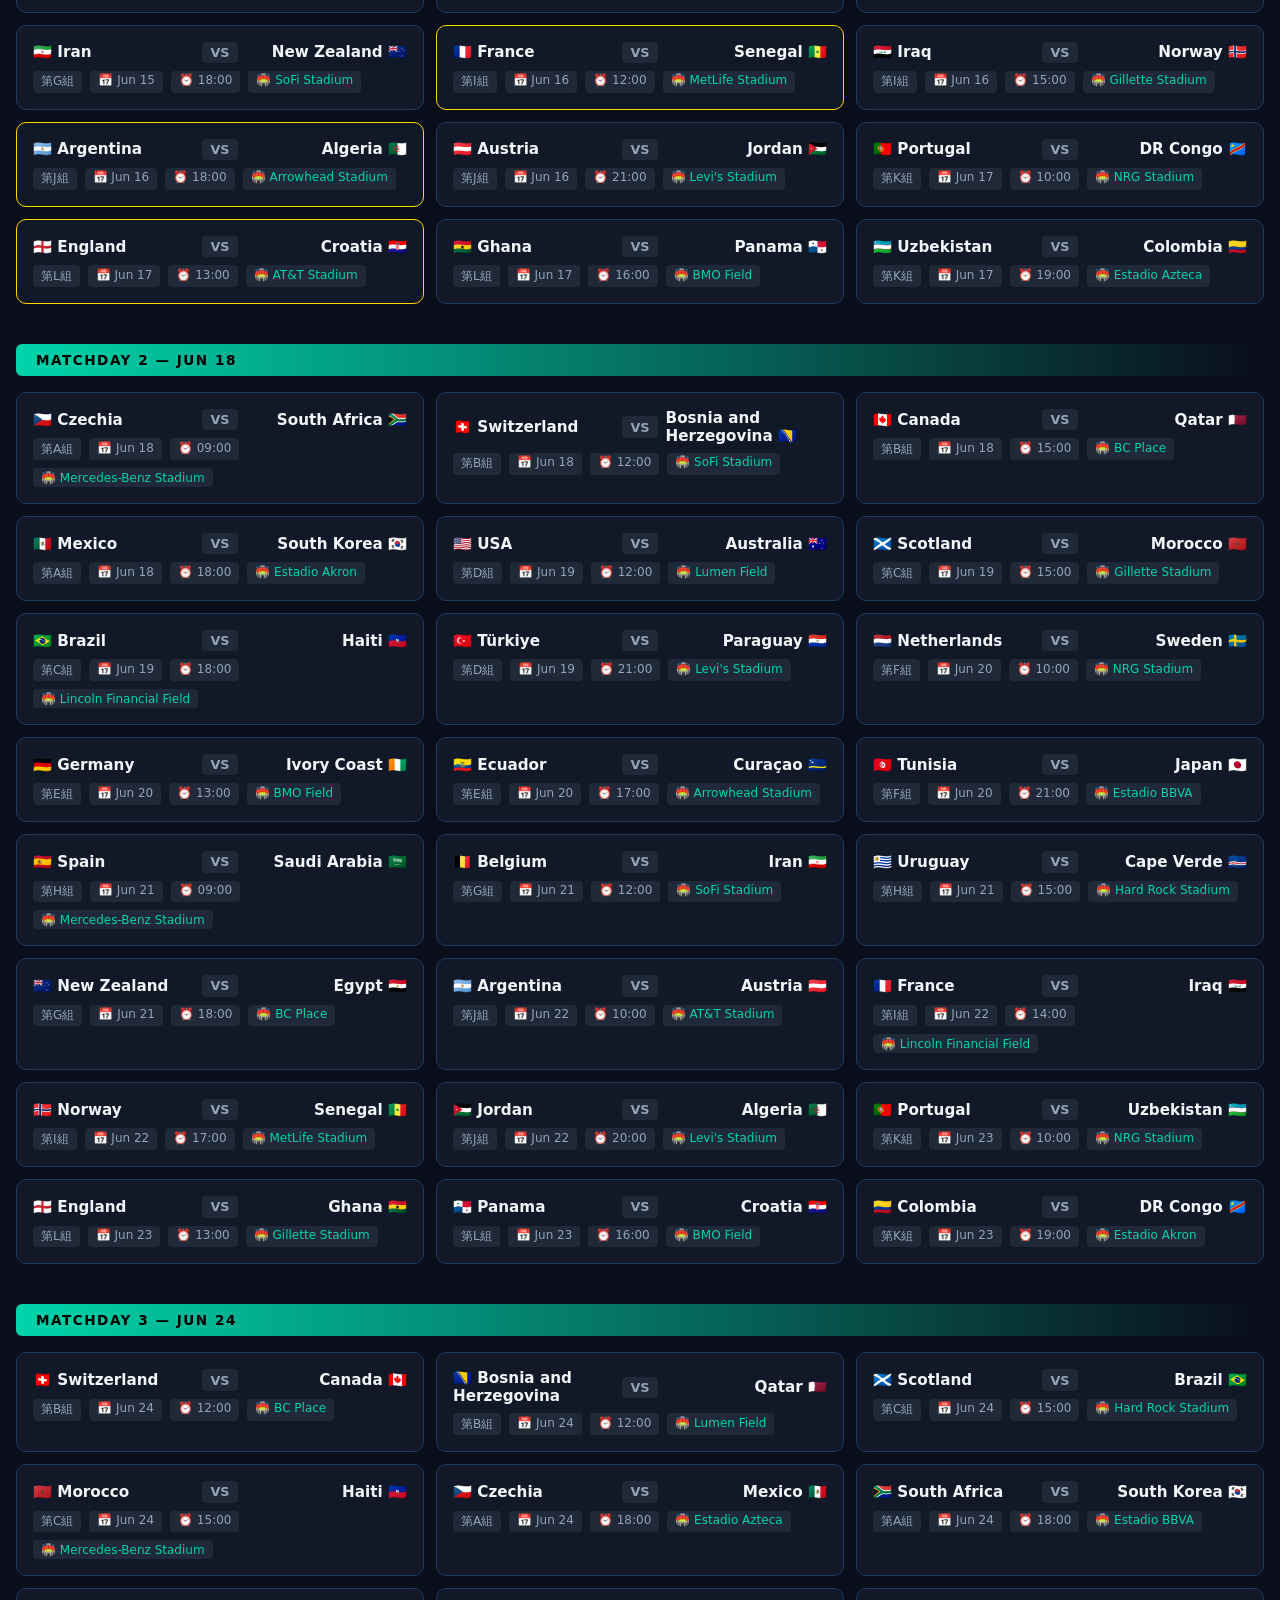
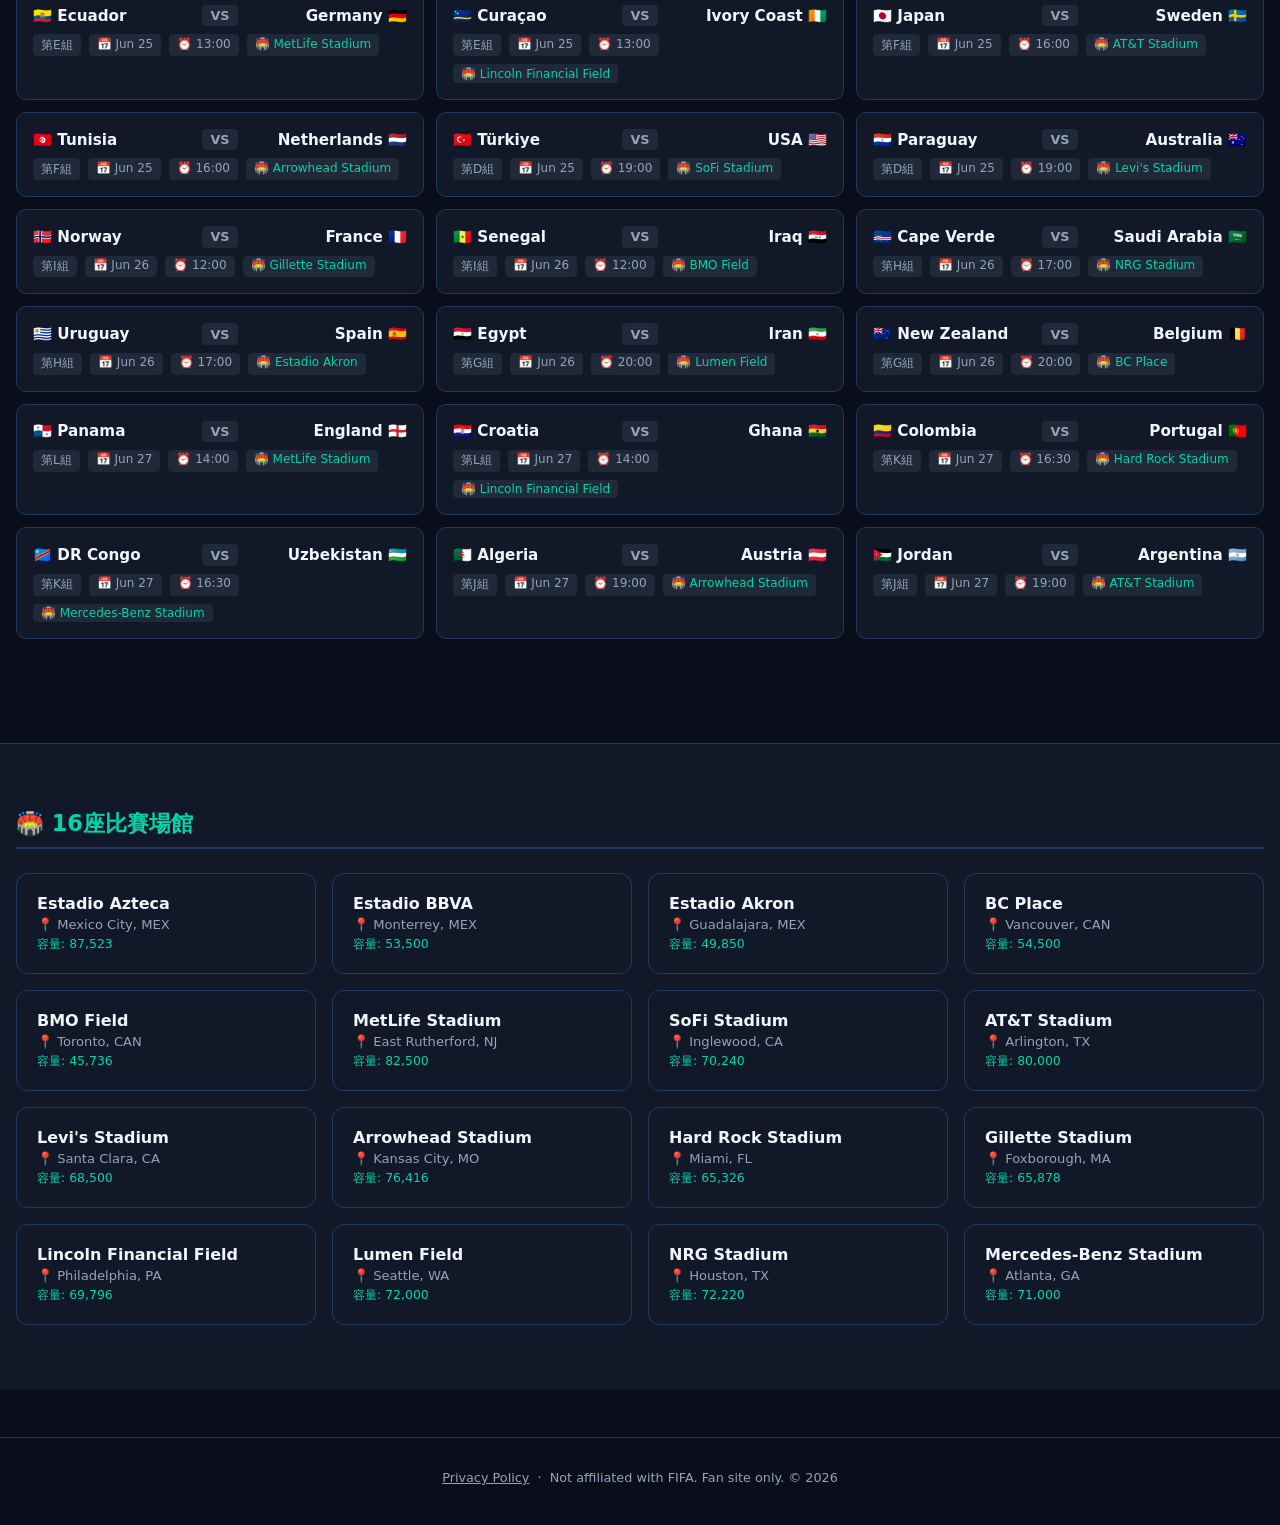
==== commit 9b79c9ba: "feat(bracket): sync homepage bracket and schedule tab with QF3/QF4 results - index.html: add QF3 (No" ====
--- a/index.html
+++ b/index.html
@@ -396,10 +396,10 @@
 (function () {
   var isEn = (typeof getLang === 'function') && getLang() === 'en';
   var L = isEn
-    ? { title:'🏆 Knockout Bracket', sub:'2 of 4 quarterfinals complete — France and Spain reach the semis',
+    ? { title:'🏆 Knockout Bracket', sub:'Semifinal field complete — France, Spain, England &amp; Argentina, the top 4 ranked teams',
         r16:'Round of 16', qf:'Quarter-finals', sf:'Semi-finals', fin:'Final', champ:'Champion',
         winOf:'Winner of', tbd:'To be decided', crown:'World Champions' }
-    : { title:'🏆 淘汰賽對陣圖', sub:'八強賽事已完成 2 場 — 法國、西班牙晉級四強',
+    : { title:'🏆 淘汰賽對陣圖', sub:'四強名單全數確定 — 法國、西班牙、英格蘭、阿根廷，史上首次由排名前四強隊伍會師四強',
         r16:'16 強', qf:'八強 (QF)', sf:'準決賽 (SF)', fin:'決賽', champ:'世界冠軍',
         winOf:'勝者', tbd:'待定', crown:'世界冠軍' };
 
@@ -421,8 +421,8 @@
   var QF = [
     { m:'QF1', date:'7/9',  venue:'Boston',      f:['M1','M2'], s:{M1:0, M2:2}, winnerId:'M2' },
     { m:'QF2', date:'7/10', venue:'Los Angeles', f:['M5','M6'], s:{M5:2, M6:1}, winnerId:'M5' },
-    { m:'QF3', date:'7/11', venue:'Miami',       f:['M3','M4'] },
-    { m:'QF4', date:'7/11', venue:'Kansas City', f:['M7','M8'] },
+    { m:'QF3', date:'7/11', venue:'Miami',       f:['M3','M4'], s:{M3:1, M4:2}, winnerId:'M4' },
+    { m:'QF4', date:'7/11', venue:'Kansas City', f:['M7','M8'], s:{M7:3, M8:1}, winnerId:'M7' },
   ];
   var SF = [
     { m:'SF1', date:'7/14', venue:'Arlington', f:['QF1','QF2'] },
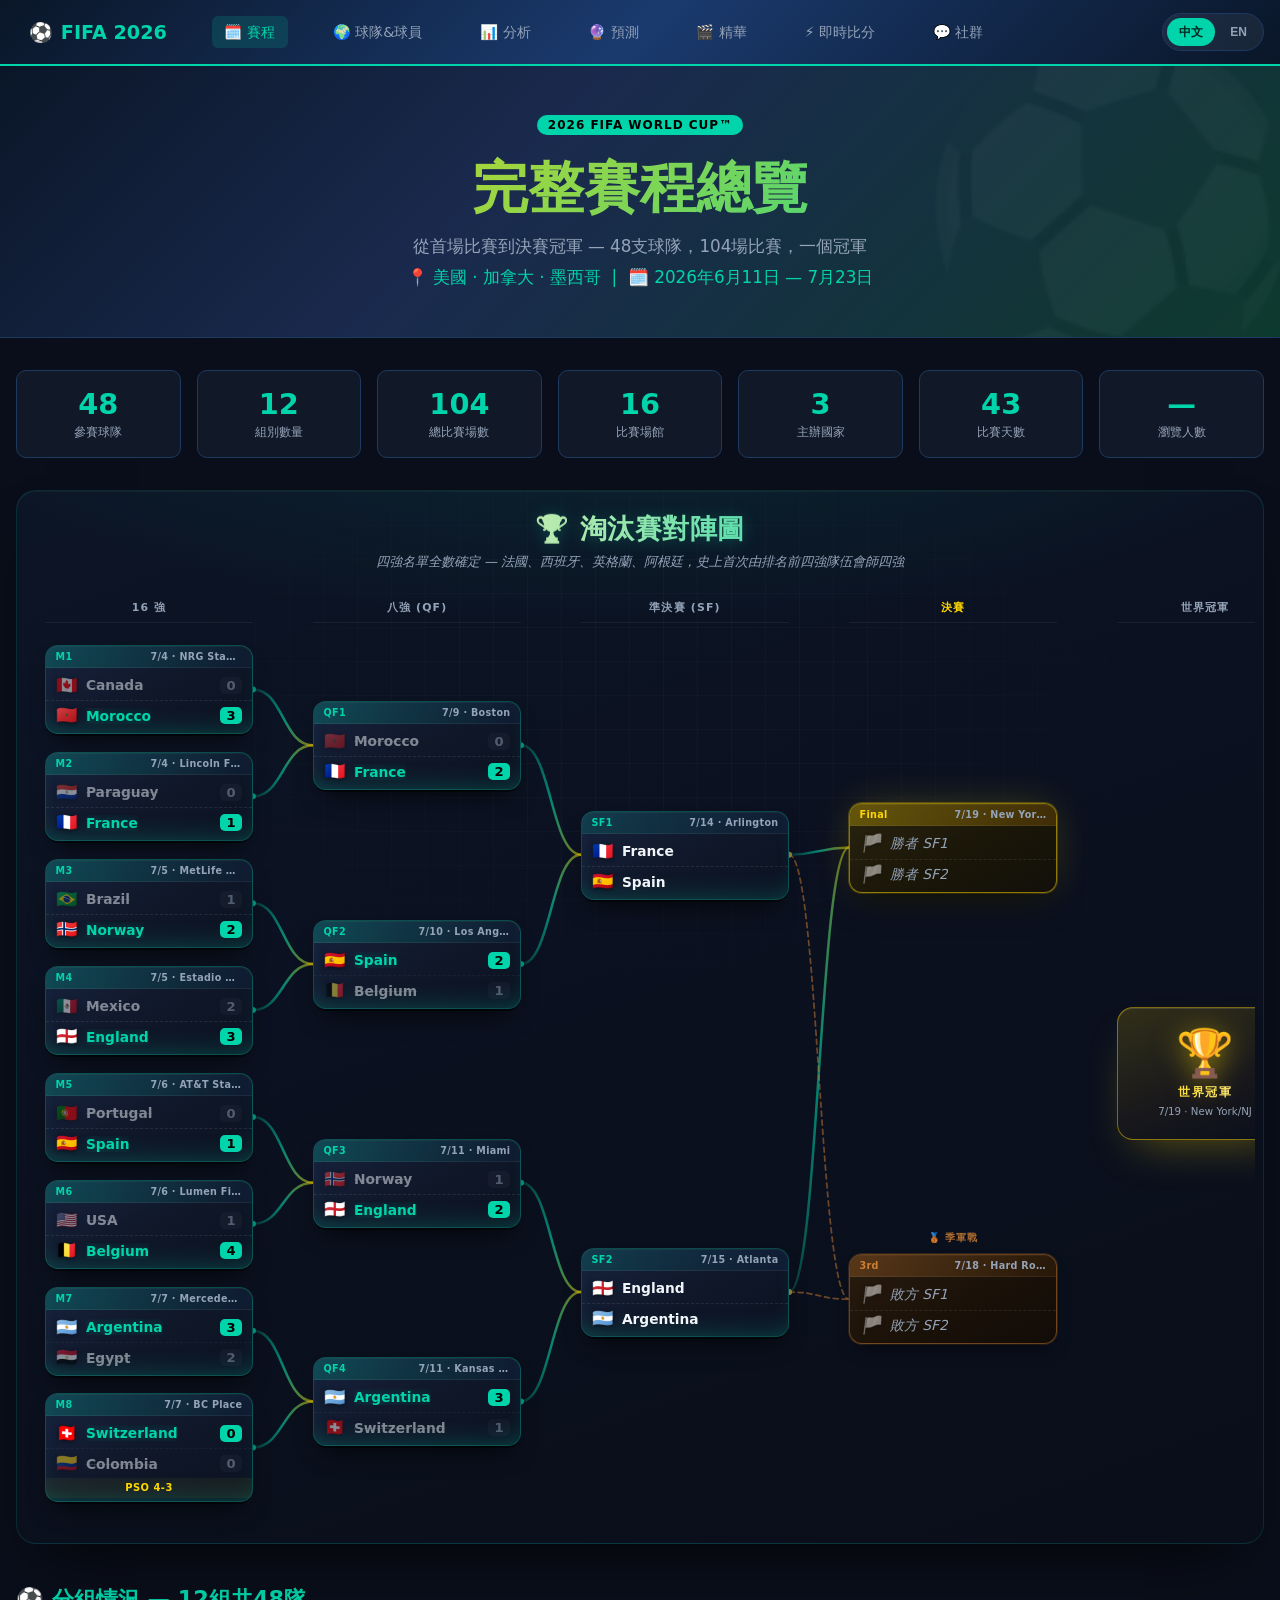
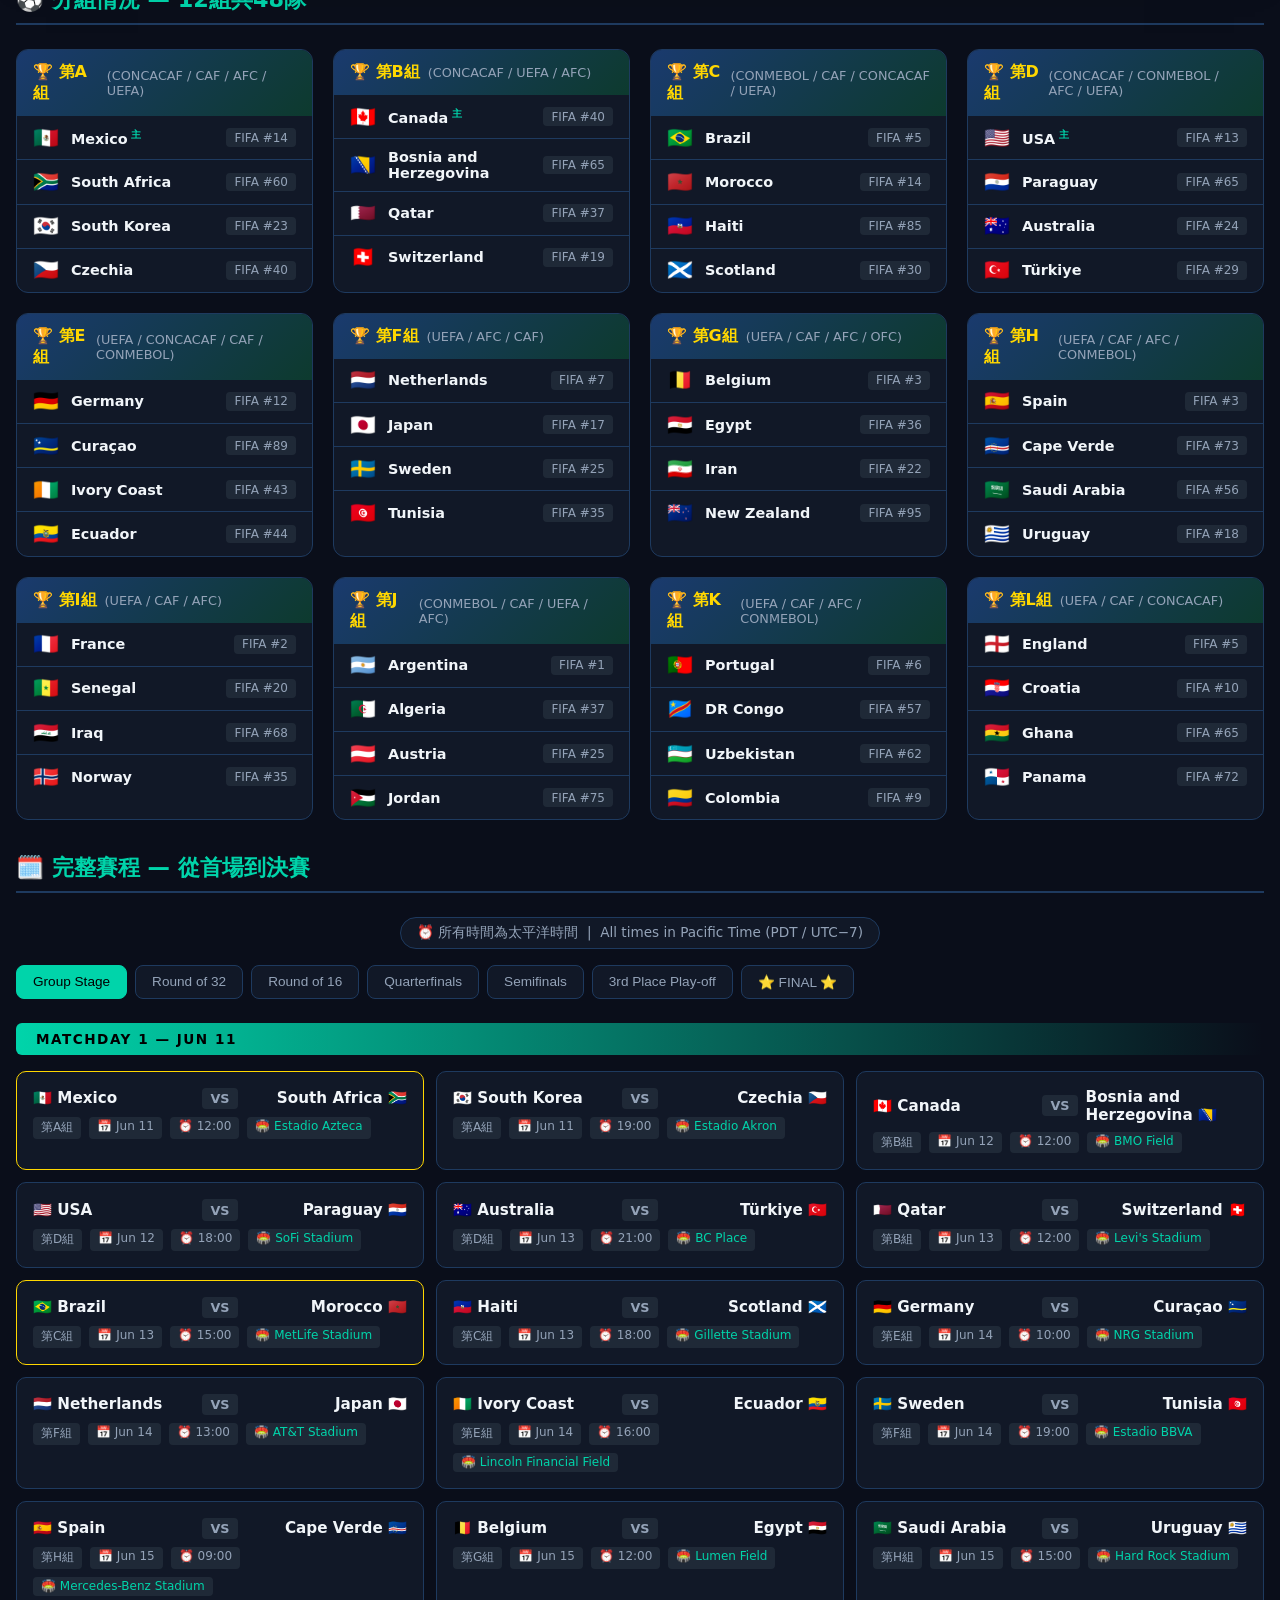
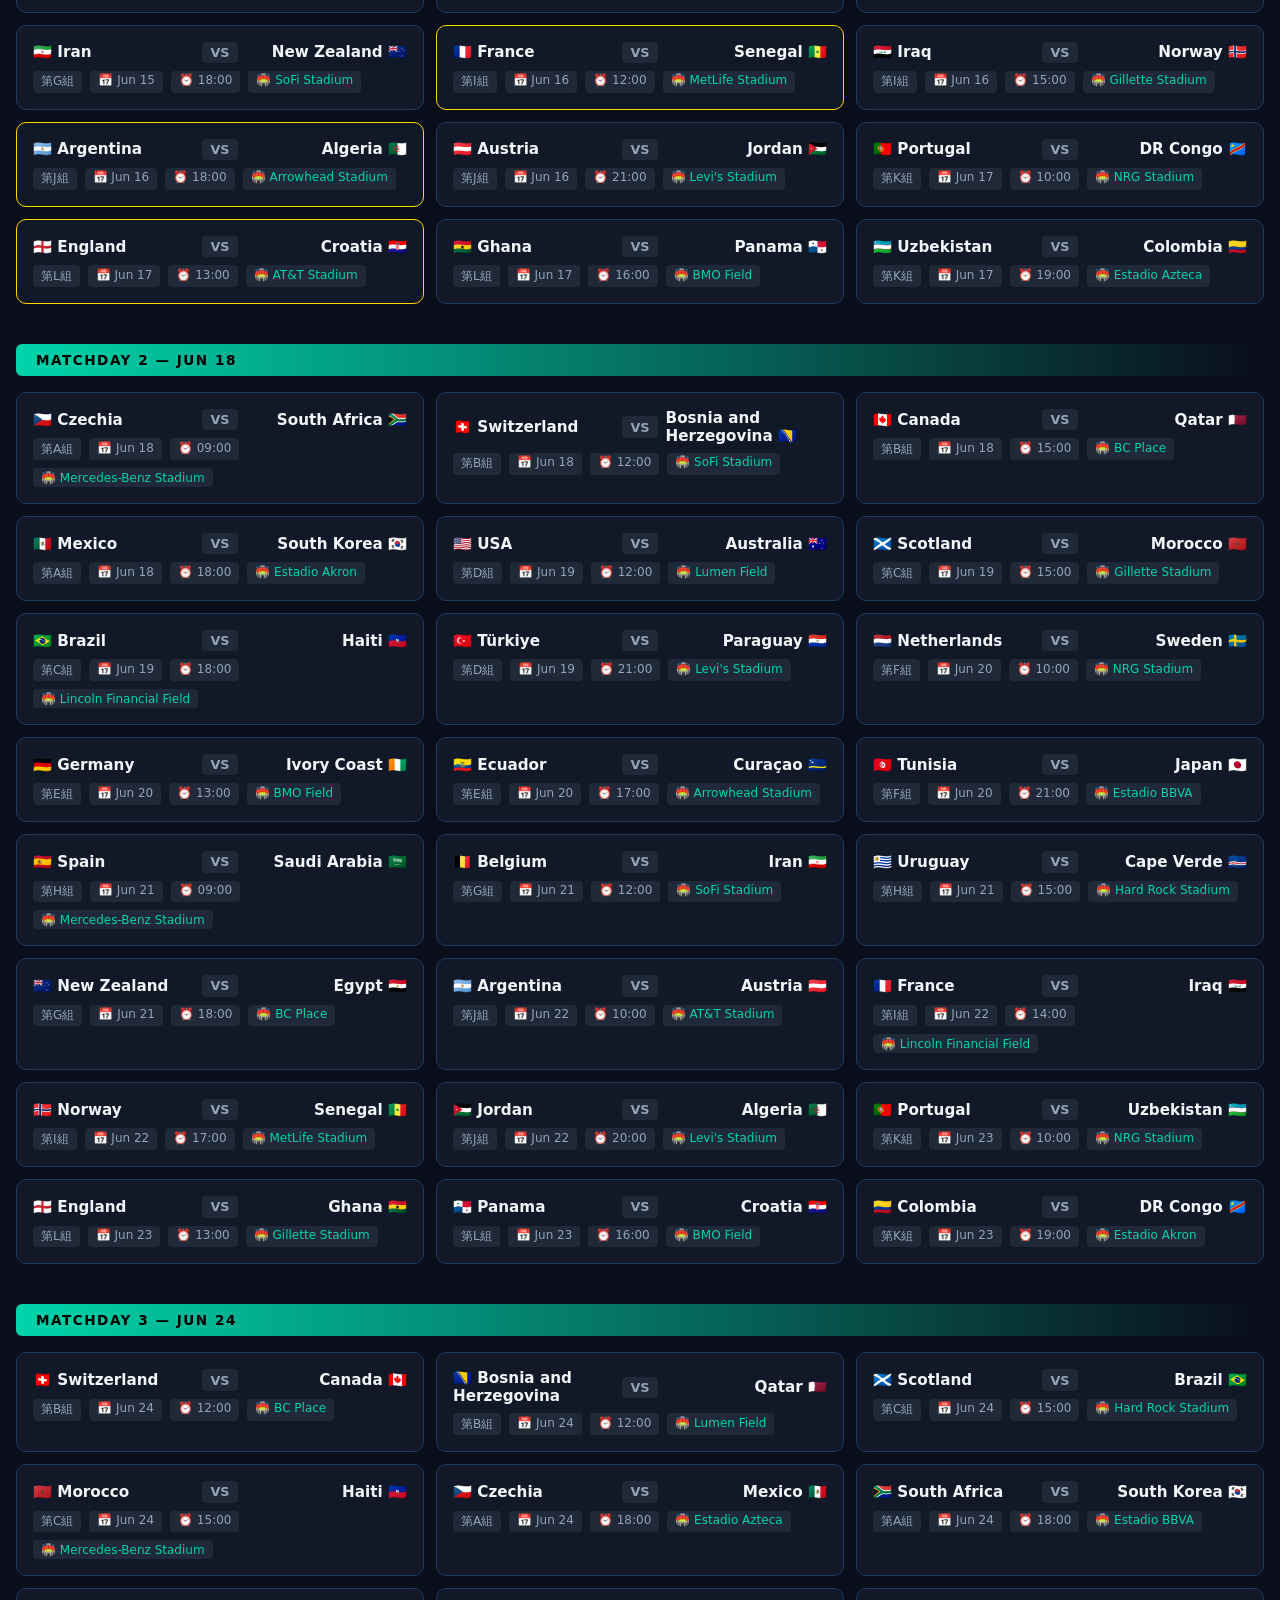
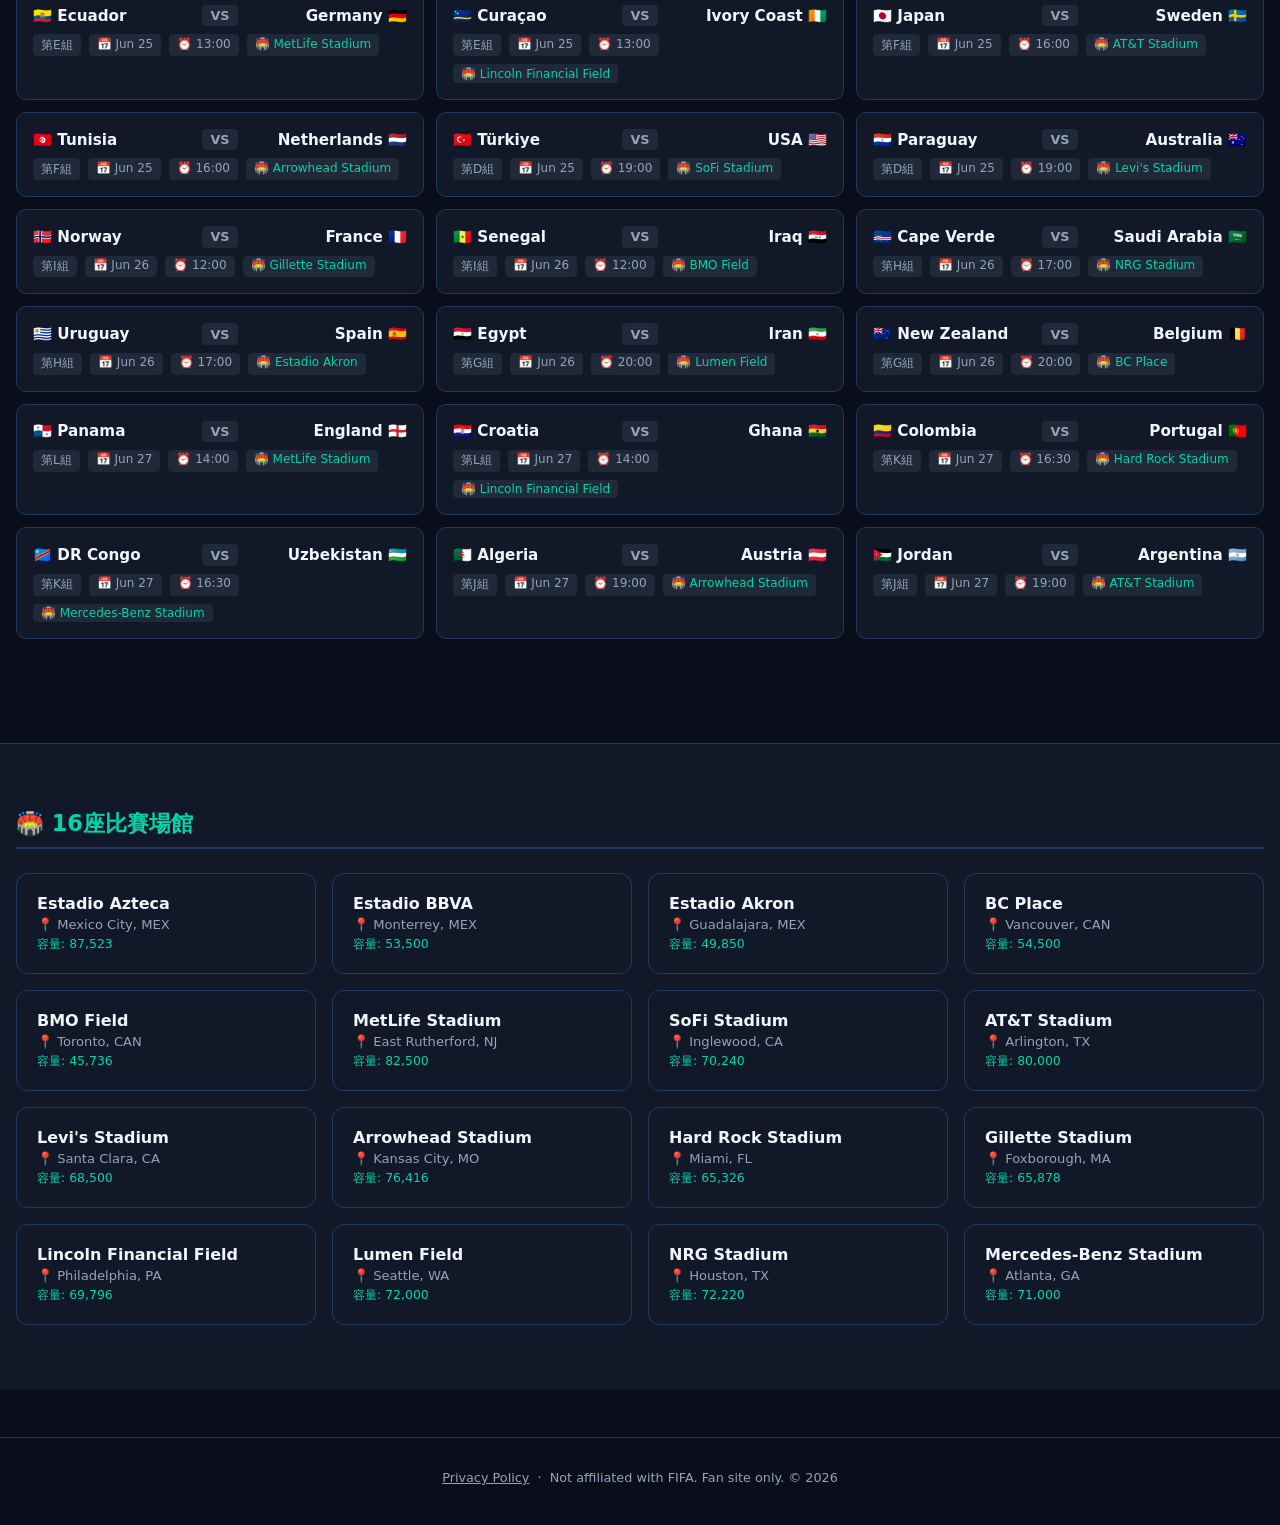
==== commit c74b7f0f: "feat(home): add 3rd place (bronze medal) match to knockout bracket The homepage bracket had no bronz" ====
--- a/index.html
+++ b/index.html
@@ -210,6 +210,33 @@
       color: #ffe680;
     }
     .kb-card.is-final .kb-head .kb-mno { color: #ffd700; }
+
+    /* ── 3rd Place / Bronze medal match ────────────── */
+    .kb-third-wrap { margin-top: 0.9rem; }
+    .kb-third-lbl {
+      text-align: center;
+      font-size: 0.62rem;
+      font-weight: 800;
+      letter-spacing: 1px;
+      text-transform: uppercase;
+      color: var(--bronze);
+      margin-bottom: 0.35rem;
+      opacity: 0.85;
+    }
+    .kb-card.is-third {
+      border-color: rgba(205,127,50,0.45);
+      background: linear-gradient(150deg, #2a1c10 0%, #1a1108 55%, #120c08 100%);
+      box-shadow:
+        0 10px 20px -10px rgba(0,0,0,0.8),
+        0 0 0 1px rgba(205,127,50,0.2),
+        inset 0 1px 0 rgba(255,255,255,0.05);
+    }
+    .kb-card.is-third .kb-head {
+      background: linear-gradient(90deg, rgba(205,127,50,0.28), rgba(120,70,20,0.16));
+      color: #e8b98a;
+    }
+    .kb-card.is-third .kb-head .kb-mno { color: var(--bronze); }
+    .kb-card.is-third .kb-team.win .kb-team-score { background: var(--bronze); }
 
     /* ── Champion slot ───────────────────────────── */
     .kb-col.is-champ-col { flex: 0 0 176px; justify-content: center; }
@@ -397,11 +424,11 @@
   var isEn = (typeof getLang === 'function') && getLang() === 'en';
   var L = isEn
     ? { title:'🏆 Knockout Bracket', sub:'Semifinal field complete — France, Spain, England &amp; Argentina, the top 4 ranked teams',
-        r16:'Round of 16', qf:'Quarter-finals', sf:'Semi-finals', fin:'Final', champ:'Champion',
-        winOf:'Winner of', tbd:'To be decided', crown:'World Champions' }
+        r16:'Round of 16', qf:'Quarter-finals', sf:'Semi-finals', fin:'Final', champ:'Champion', third:'🥉 3rd Place',
+        winOf:'Winner of', loseOf:'Loser of', tbd:'To be decided', crown:'World Champions' }
     : { title:'🏆 淘汰賽對陣圖', sub:'四強名單全數確定 — 法國、西班牙、英格蘭、阿根廷，史上首次由排名前四強隊伍會師四強',
-        r16:'16 強', qf:'八強 (QF)', sf:'準決賽 (SF)', fin:'決賽', champ:'世界冠軍',
-        winOf:'勝者', tbd:'待定', crown:'世界冠軍' };
+        r16:'16 強', qf:'八強 (QF)', sf:'準決賽 (SF)', fin:'決賽', champ:'世界冠軍', third:'🥉 季軍戰',
+        winOf:'勝者', loseOf:'敗方', tbd:'待定', crown:'世界冠軍' };
 
   document.getElementById('kb-title').textContent = L.title;
   document.getElementById('kb-sub').innerHTML = L.sub;
@@ -429,11 +456,16 @@
     { m:'SF2', date:'7/15', venue:'Atlanta',   f:['QF3','QF4'] },
   ];
   var FIN = { m:'Final', date:'7/19', venue:'New York/NJ', f:['SF1','SF2'] };
-
-  // Map of matchId -> winning team {n,f}, for feeding into later rounds
+  var THIRD = { m:'3rd', date:'7/18', venue:'Hard Rock Stadium', f:['SF1','SF2'] };
+
+  // Maps of matchId -> team {n,f}, for feeding into later rounds
   var winners = {};
+  var losers = {};
   R16.forEach(function(mt) {
-    if (mt.winner) winners[mt.m] = mt.winner === 'h' ? mt.h : mt.a;
+    if (mt.winner) {
+      winners[mt.m] = mt.winner === 'h' ? mt.h : mt.a;
+      losers[mt.m] = mt.winner === 'h' ? mt.a : mt.h;
+    }
   });
 
   function teamRow(t, opts) {
@@ -455,9 +487,11 @@
         '<span class="kb-venue">' + mt.date + ' · ' + mt.venue + '</span></div>' +
       '<div class="kb-body">' + teamRow(mt.h, homeOpts) + teamRow(mt.a, awayOpts) + pensHtml + '</div></div>';
   }
-  function ghostCard(mt, cls) {
+  function ghostCard(mt, cls, srcMap, labelPrefix) {
+    srcMap = srcMap || winners;
+    labelPrefix = labelPrefix || L.winOf;
     var id1 = mt.f[0], id2 = mt.f[1];
-    var w1 = winners[id1], w2 = winners[id2];
+    var w1 = srcMap[id1], w2 = srcMap[id2];
     var played = !!mt.winnerId;
     var row1, row2, pensHtml = '';
     if (played) {
@@ -466,8 +500,8 @@
       row2 = teamRow(w2, { win: !win1, lose: win1, score: mt.s[id2] });
       if (mt.pens) pensHtml = '<div class="kb-pens">PSO ' + mt.pens + '</div>';
     } else {
-      row1 = w1 ? teamRow(w1) : teamRow(L.winOf + ' ' + id1, { tbd:true });
-      row2 = w2 ? teamRow(w2) : teamRow(L.winOf + ' ' + id2, { tbd:true });
+      row1 = w1 ? teamRow(w1) : teamRow(labelPrefix + ' ' + id1, { tbd:true });
+      row2 = w2 ? teamRow(w2) : teamRow(labelPrefix + ' ' + id2, { tbd:true });
     }
     return '<div class="kb-card' + (cls||'') + (played ? ' is-played' : '') + '" data-m="' + mt.m + '">' +
       '<div class="kb-head"><span class="kb-mno">' + mt.m + '</span>' +
@@ -475,9 +509,20 @@
       '<div class="kb-body">' + row1 + row2 + pensHtml + '</div></div>';
   }
 
-  // Feed QF winners into the map so SF/Final can resolve their teams too
+  // Feed QF winners/losers into the maps so SF/Final/3rd-place can resolve their teams too
   QF.forEach(function(mt) {
-    if (mt.winnerId) winners[mt.m] = winners[mt.winnerId];
+    if (mt.winnerId) {
+      var loserId = mt.f[0] === mt.winnerId ? mt.f[1] : mt.f[0];
+      winners[mt.m] = winners[mt.winnerId];
+      losers[mt.m] = winners[loserId];
+    }
+  });
+  // Once SF matches are played, feed their losers into the 3rd-place map too
+  SF.forEach(function(mt) {
+    if (mt.winnerId) {
+      var loserId = mt.f[0] === mt.winnerId ? mt.f[1] : mt.f[0];
+      losers[mt.m] = winners[loserId];
+    }
   });
 
   var grid = document.getElementById('kb-grid');
@@ -485,7 +530,9 @@
     '<div class="kb-col col-r16"><div class="kb-col-label">' + L.r16 + '</div><div class="kb-col-body">' + R16.map(function(x){return realCard(x);}).join('') + '</div></div>' +
     '<div class="kb-col col-qf"><div class="kb-col-label">' + L.qf + '</div><div class="kb-col-body">' + QF.map(function(x){return ghostCard(x);}).join('') + '</div></div>' +
     '<div class="kb-col col-sf"><div class="kb-col-label">' + L.sf + '</div><div class="kb-col-body">' + SF.map(function(x){return ghostCard(x,' is-sf');}).join('') + '</div></div>' +
-    '<div class="kb-col col-final is-final-col"><div class="kb-col-label">' + L.fin + '</div><div class="kb-col-body">' + ghostCard(FIN,' is-final') + '</div></div>' +
+    '<div class="kb-col col-final is-final-col"><div class="kb-col-label">' + L.fin + '</div><div class="kb-col-body">' + ghostCard(FIN,' is-final') +
+      '<div class="kb-third-wrap"><div class="kb-third-lbl">' + L.third + '</div>' + ghostCard(THIRD,' is-third', losers, L.loseOf) + '</div>' +
+      '</div></div>' +
     '<div class="kb-col is-champ-col"><div class="kb-col-label">' + L.champ + '</div><div class="kb-col-body">' +
       '<div class="kb-champ"><div class="kb-cup">🏆</div><div class="kb-champ-lbl">' + L.crown + '</div>' +
       '<div class="kb-champ-sub">' + FIN.date + ' · ' + FIN.venue + '</div></div></div></div>';
@@ -508,18 +555,14 @@
     ['QF1','SF1'],['QF2','SF1'],['QF3','SF2'],['QF4','SF2'],
     ['SF1','Final'],['SF2','Final'],
   ];
+  // SF losers feed the 3rd-place match — drawn distinctly (bronze, dashed)
+  var LOSER_LINKS = [ ['SF1','3rd'], ['SF2','3rd'] ];
 
   function cardEl(id) { return grid.querySelector('.kb-card[data-m="' + id + '"]'); }
 
-  function drawLinks() {
-    // clear existing links (keep defs)
-    Array.prototype.slice.call(svg.querySelectorAll('.kb-link')).forEach(function(p){ p.remove(); });
-    var W = grid.scrollWidth, H = grid.scrollHeight;
-    svg.setAttribute('width', W); svg.setAttribute('height', H);
-    svg.setAttribute('viewBox', '0 0 ' + W + ' ' + H);
-    var gr = grid.getBoundingClientRect();
-
-    LINKS.forEach(function(pair) {
+  function drawLinkSet(pairs, gr, opts) {
+    opts = opts || {};
+    pairs.forEach(function(pair) {
       var from = cardEl(pair[0]), to = cardEl(pair[1]);
       if (!from || !to) return;
       var fr = from.getBoundingClientRect(), tr = to.getBoundingClientRect();
@@ -534,19 +577,32 @@
       path.setAttribute('class', 'kb-link');
       path.setAttribute('d', d);
       path.setAttribute('fill', 'none');
-      path.setAttribute('stroke', 'url(#kbGrad)');
-      path.setAttribute('stroke-width', '2.5');
+      path.setAttribute('stroke', opts.stroke || 'url(#kbGrad)');
+      path.setAttribute('stroke-width', opts.width || '2.5');
       path.setAttribute('stroke-linecap', 'round');
+      if (opts.dash) path.setAttribute('stroke-dasharray', opts.dash);
       svg.appendChild(path);
       // node dot at the target end
       var dot = document.createElementNS(NS, 'circle');
       dot.setAttribute('class', 'kb-link');
       dot.setAttribute('cx', x1); dot.setAttribute('cy', y1);
       dot.setAttribute('r', '3');
-      dot.setAttribute('fill', '#00d4aa');
+      dot.setAttribute('fill', opts.dotColor || '#00d4aa');
       dot.setAttribute('opacity', '0.7');
       svg.appendChild(dot);
     });
+  }
+
+  function drawLinks() {
+    // clear existing links (keep defs)
+    Array.prototype.slice.call(svg.querySelectorAll('.kb-link')).forEach(function(p){ p.remove(); });
+    var W = grid.scrollWidth, H = grid.scrollHeight;
+    svg.setAttribute('width', W); svg.setAttribute('height', H);
+    svg.setAttribute('viewBox', '0 0 ' + W + ' ' + H);
+    var gr = grid.getBoundingClientRect();
+
+    drawLinkSet(LINKS, gr);
+    drawLinkSet(LOSER_LINKS, gr, { stroke:'rgba(205,127,50,0.5)', width:'1.75', dash:'5,4', dotColor:'#cd7f32' });
   }
 
   // draw after layout settles; redraw on resize
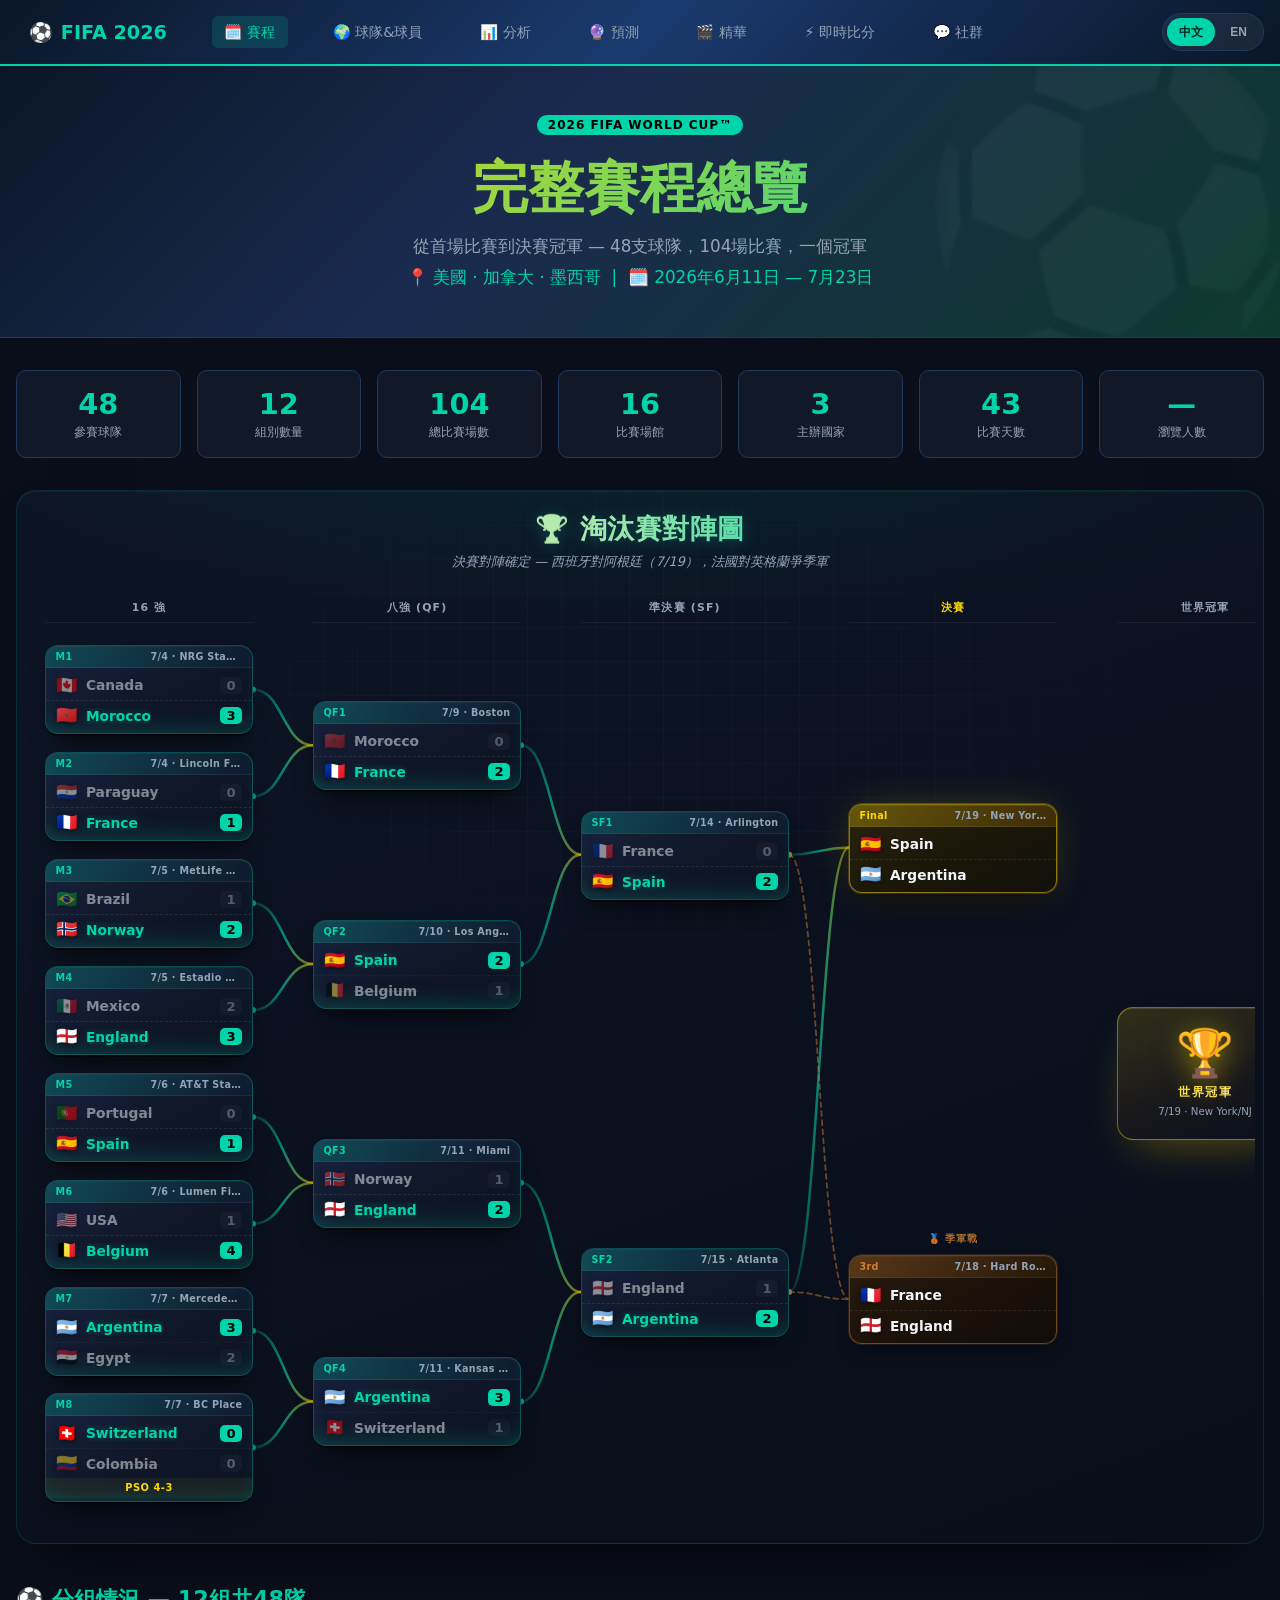
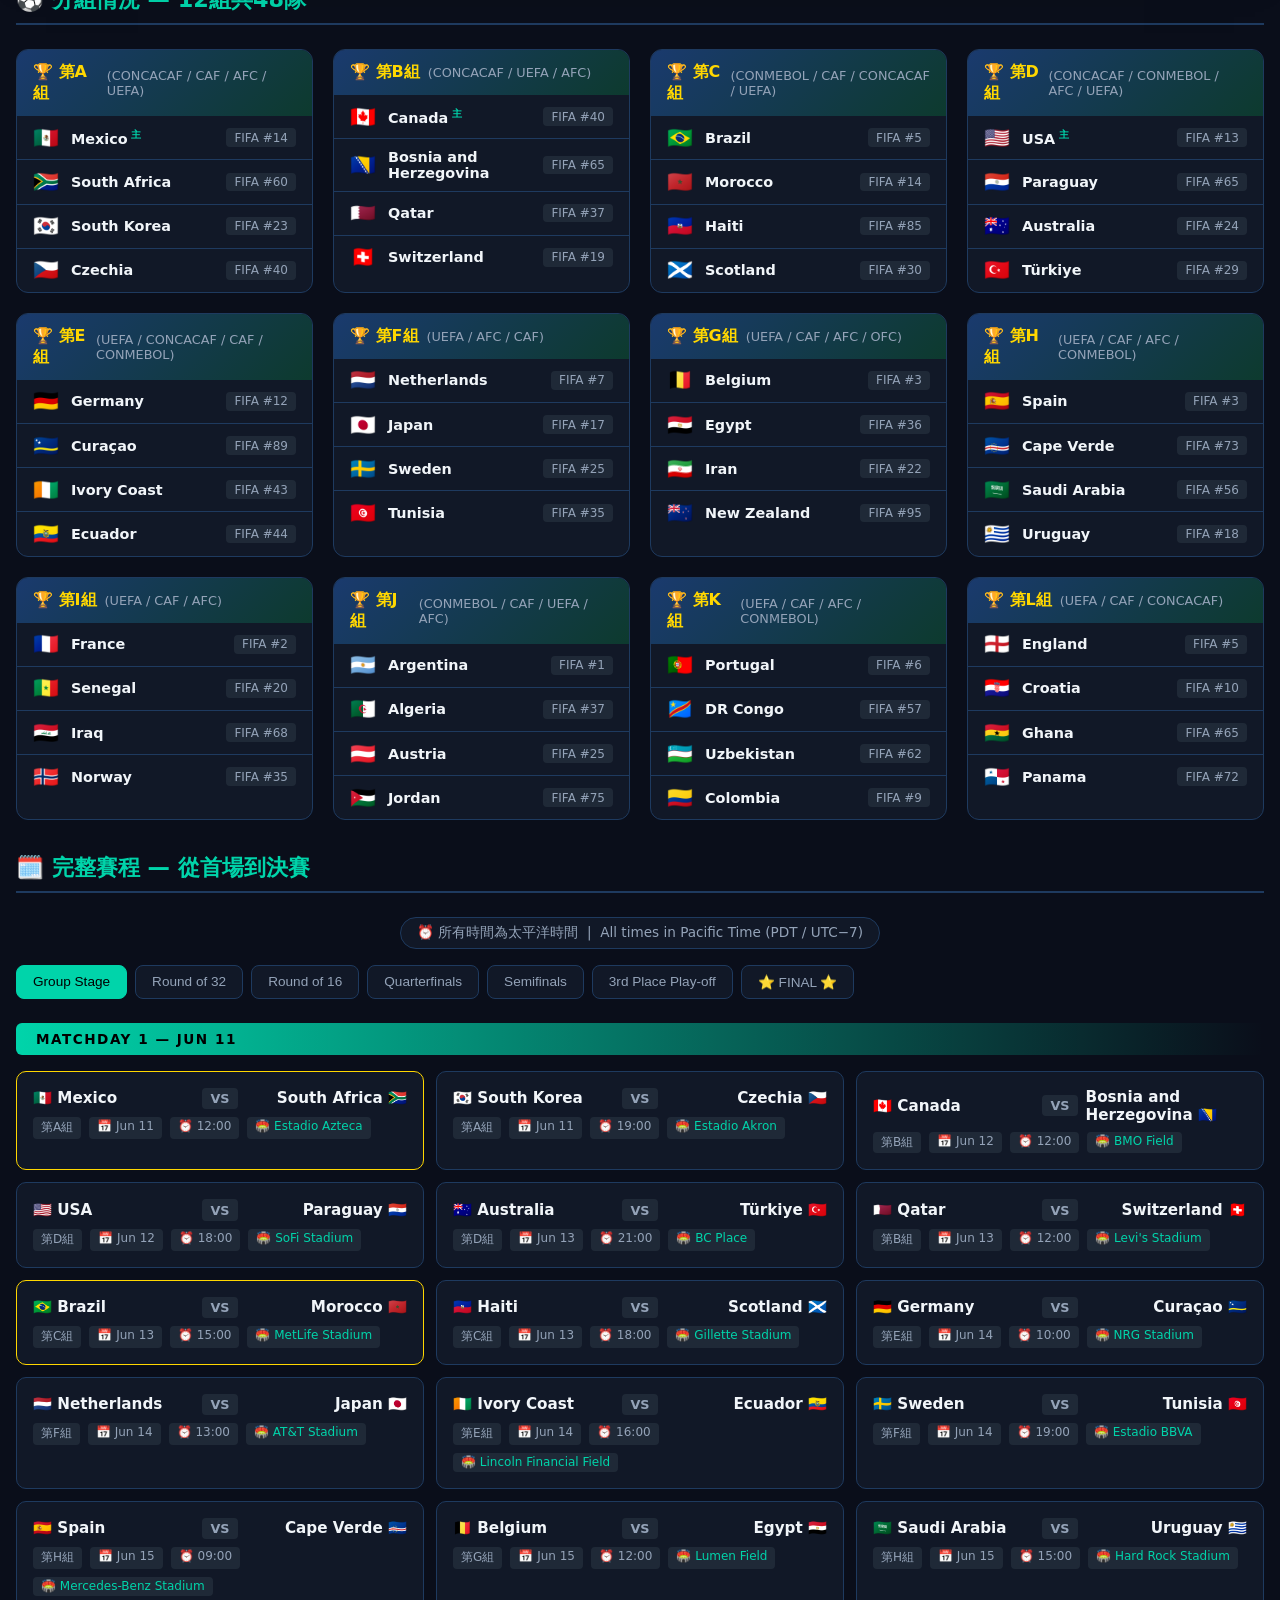
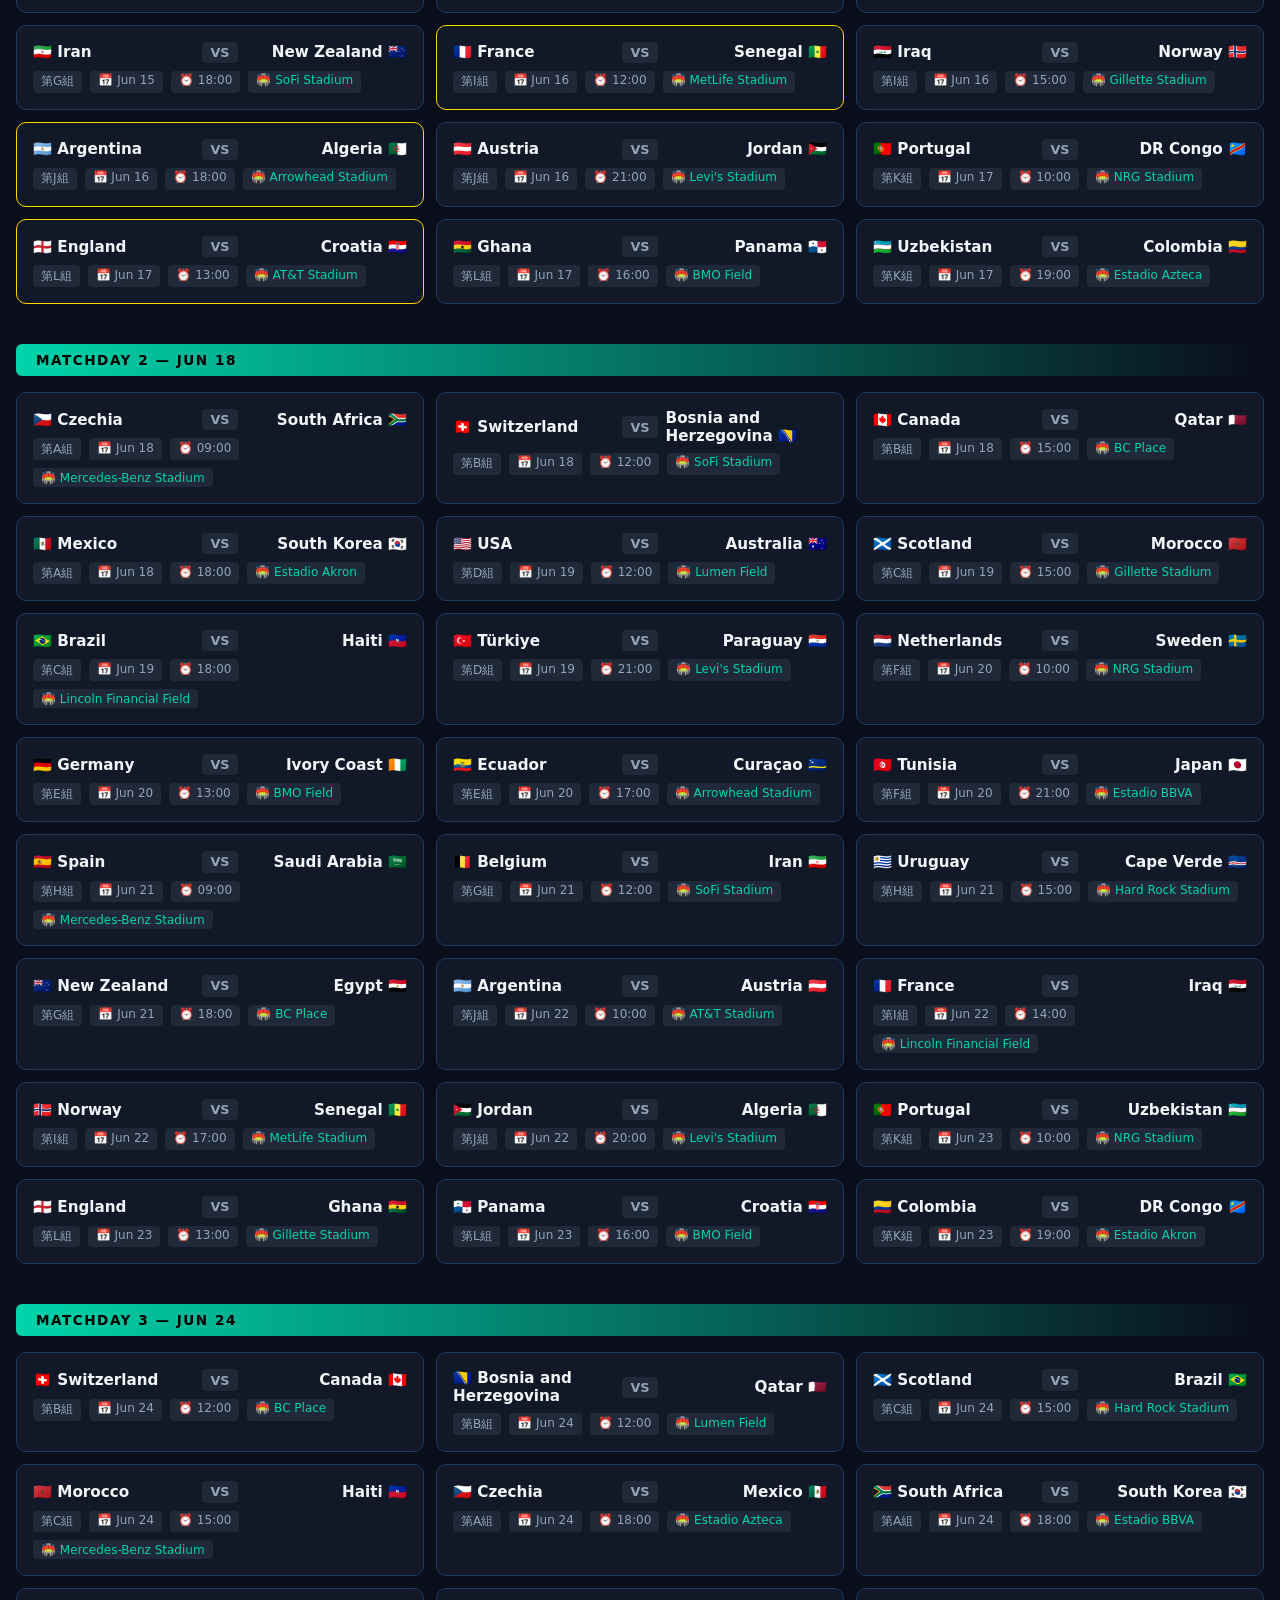
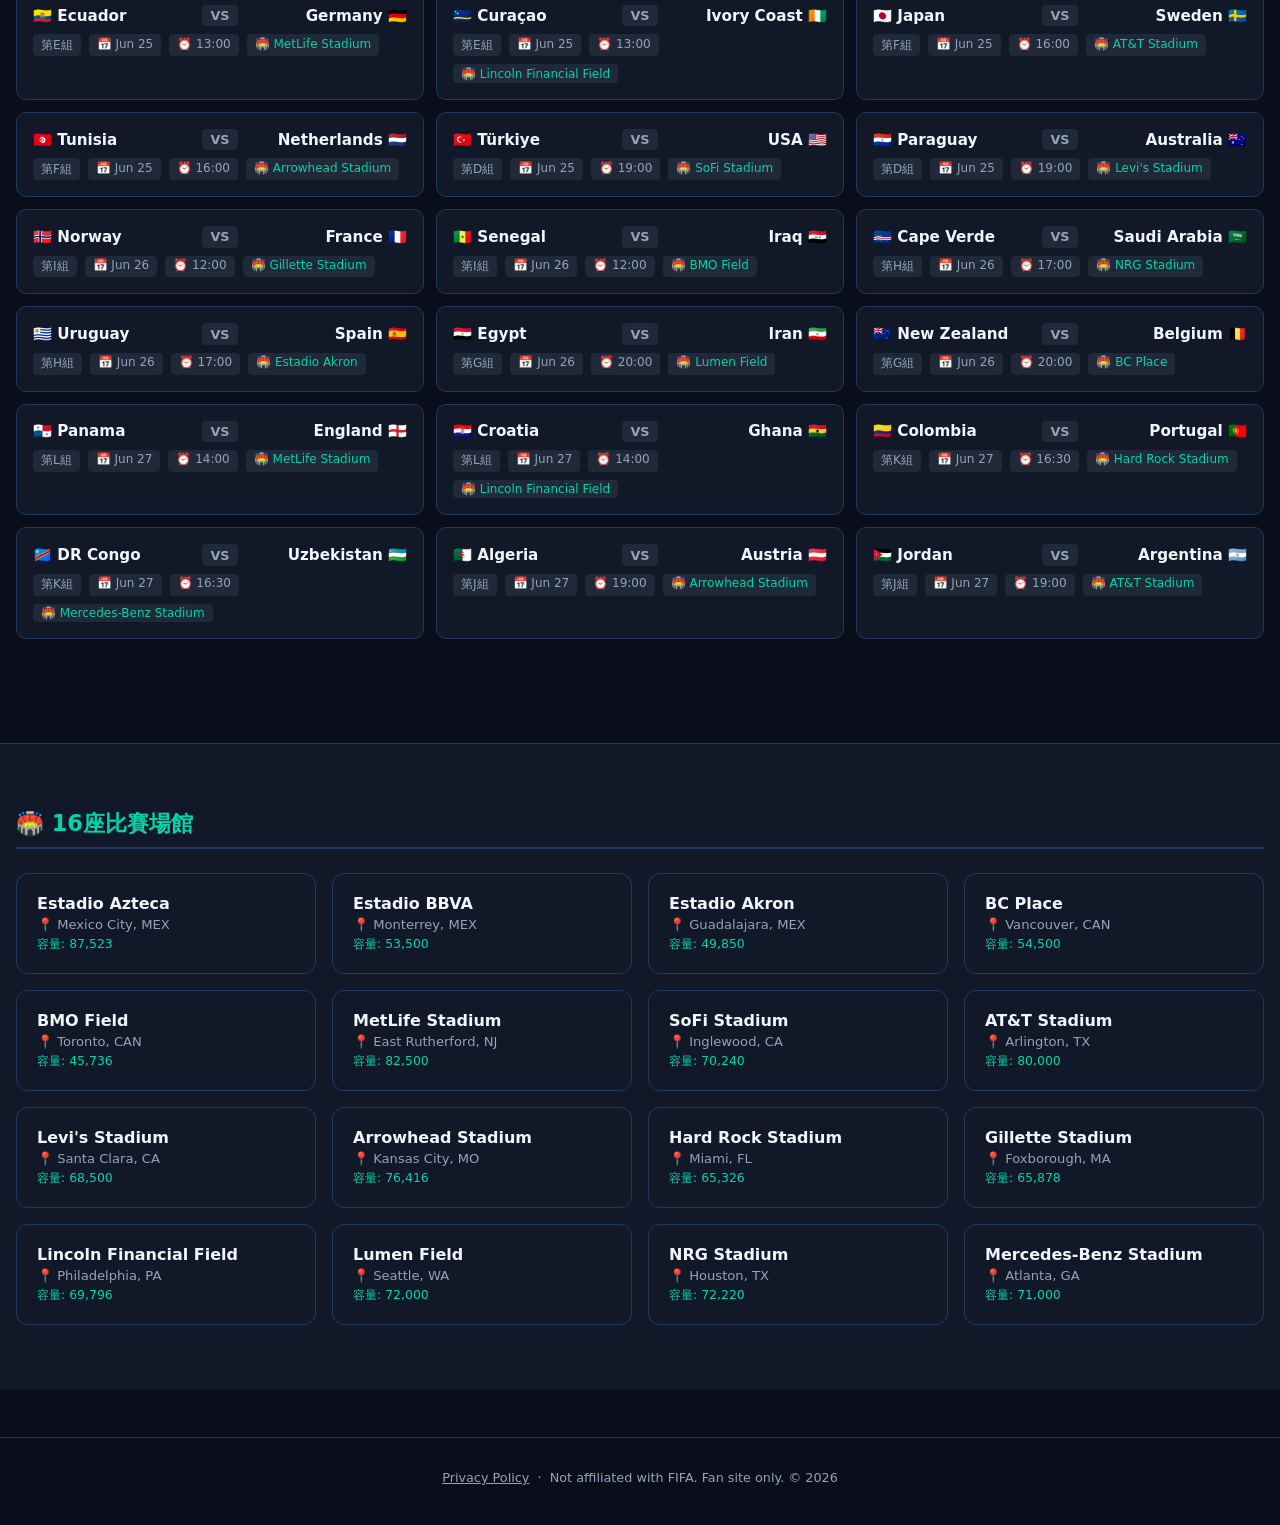
==== commit b53454bc: "feat(scores): add Jul 15 semifinal result, final field set - England 1-2 Argentina — Gordon 55', E.F" ====
--- a/index.html
+++ b/index.html
@@ -423,10 +423,10 @@
 (function () {
   var isEn = (typeof getLang === 'function') && getLang() === 'en';
   var L = isEn
-    ? { title:'🏆 Knockout Bracket', sub:'Semifinal field complete — France, Spain, England &amp; Argentina, the top 4 ranked teams',
+    ? { title:'🏆 Knockout Bracket', sub:'Final is set — Spain vs Argentina on Jul 19; France meet England for bronze',
         r16:'Round of 16', qf:'Quarter-finals', sf:'Semi-finals', fin:'Final', champ:'Champion', third:'🥉 3rd Place',
         winOf:'Winner of', loseOf:'Loser of', tbd:'To be decided', crown:'World Champions' }
-    : { title:'🏆 淘汰賽對陣圖', sub:'四強名單全數確定 — 法國、西班牙、英格蘭、阿根廷，史上首次由排名前四強隊伍會師四強',
+    : { title:'🏆 淘汰賽對陣圖', sub:'決賽對陣確定 — 西班牙對阿根廷（7/19），法國對英格蘭爭季軍',
         r16:'16 強', qf:'八強 (QF)', sf:'準決賽 (SF)', fin:'決賽', champ:'世界冠軍', third:'🥉 季軍戰',
         winOf:'勝者', loseOf:'敗方', tbd:'待定', crown:'世界冠軍' };
 
@@ -452,8 +452,8 @@
     { m:'QF4', date:'7/11', venue:'Kansas City', f:['M7','M8'], s:{M7:3, M8:1}, winnerId:'M7' },
   ];
   var SF = [
-    { m:'SF1', date:'7/14', venue:'Arlington', f:['QF1','QF2'] },
-    { m:'SF2', date:'7/15', venue:'Atlanta',   f:['QF3','QF4'] },
+    { m:'SF1', date:'7/14', venue:'Arlington', f:['QF1','QF2'], s:{QF1:0, QF2:2}, winnerId:'QF2' },
+    { m:'SF2', date:'7/15', venue:'Atlanta',   f:['QF3','QF4'], s:{QF3:1, QF4:2}, winnerId:'QF4' },
   ];
   var FIN = { m:'Final', date:'7/19', venue:'New York/NJ', f:['SF1','SF2'] };
   var THIRD = { m:'3rd', date:'7/18', venue:'Hard Rock Stadium', f:['SF1','SF2'] };
@@ -517,10 +517,11 @@
       losers[mt.m] = winners[loserId];
     }
   });
-  // Once SF matches are played, feed their losers into the 3rd-place map too
+  // Once SF matches are played, feed winners into Final and losers into the 3rd-place map
   SF.forEach(function(mt) {
     if (mt.winnerId) {
       var loserId = mt.f[0] === mt.winnerId ? mt.f[1] : mt.f[0];
+      winners[mt.m] = winners[mt.winnerId];
       losers[mt.m] = winners[loserId];
     }
   });
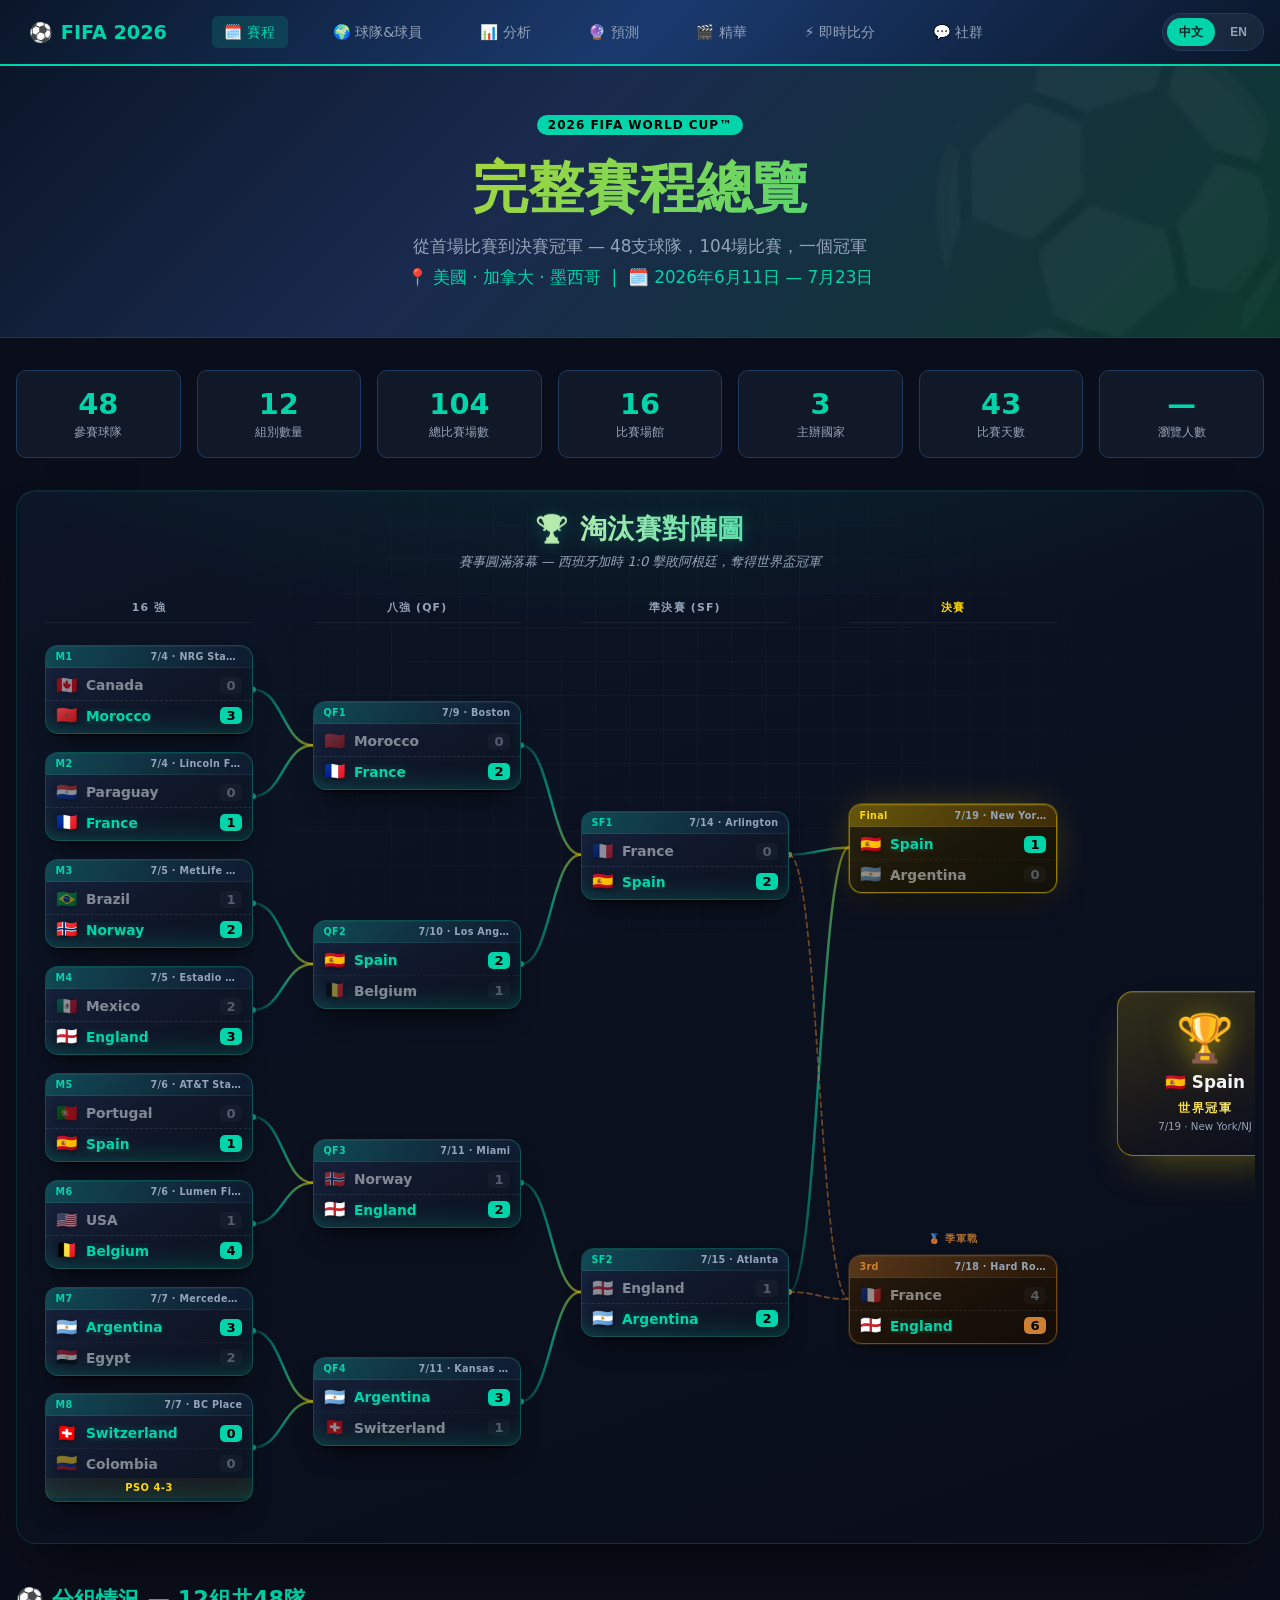
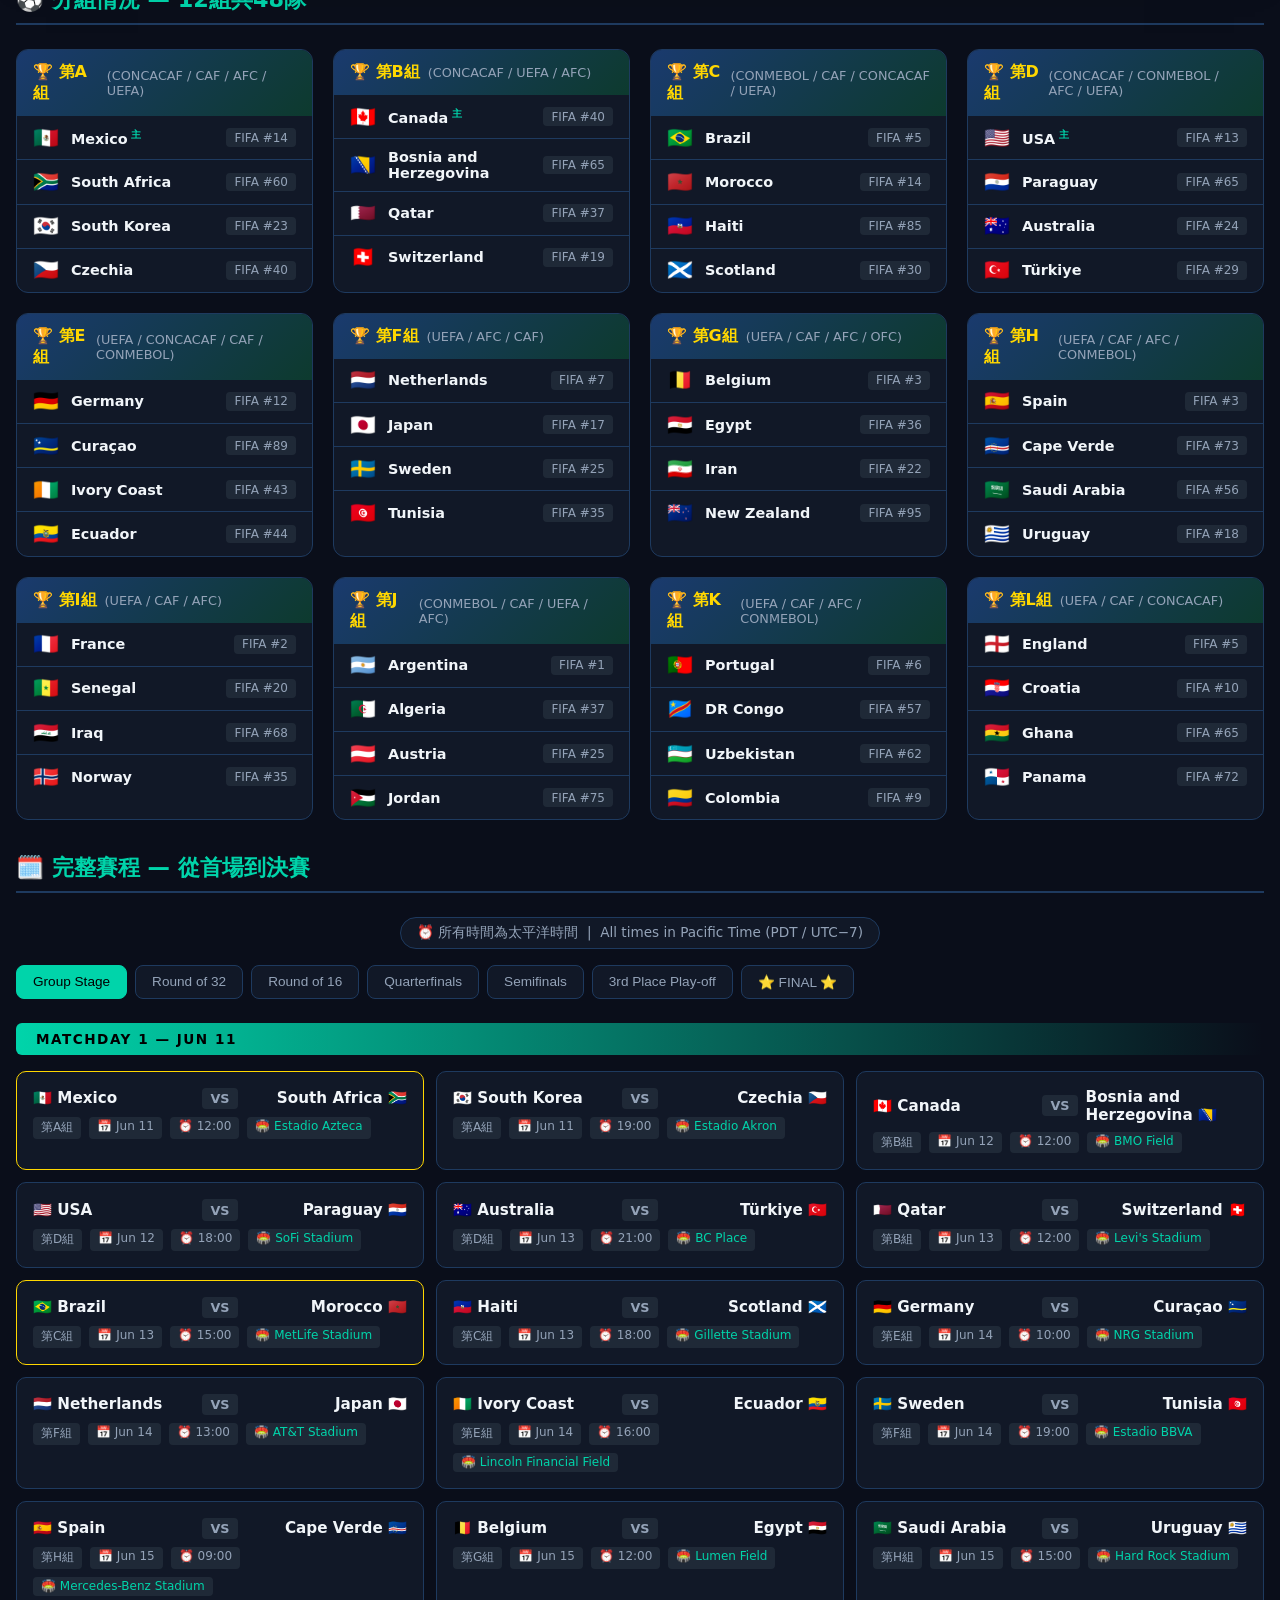
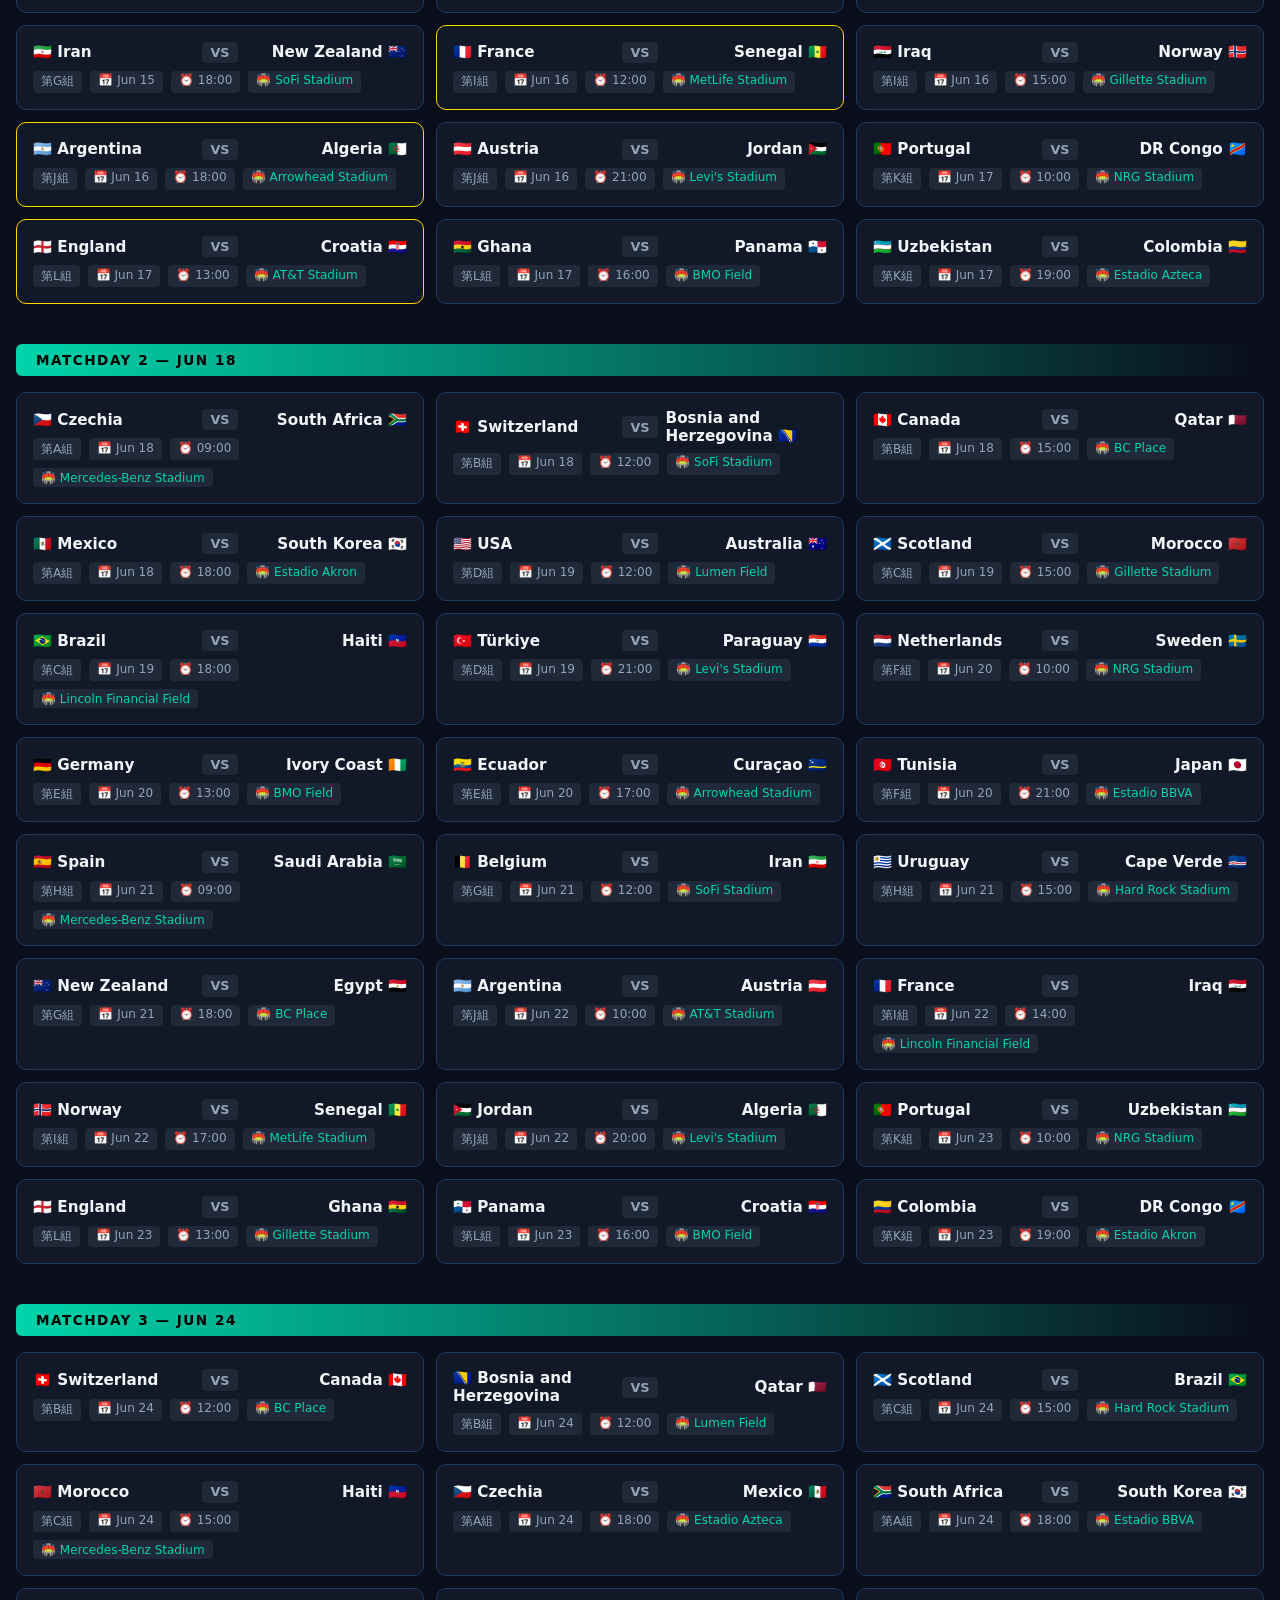
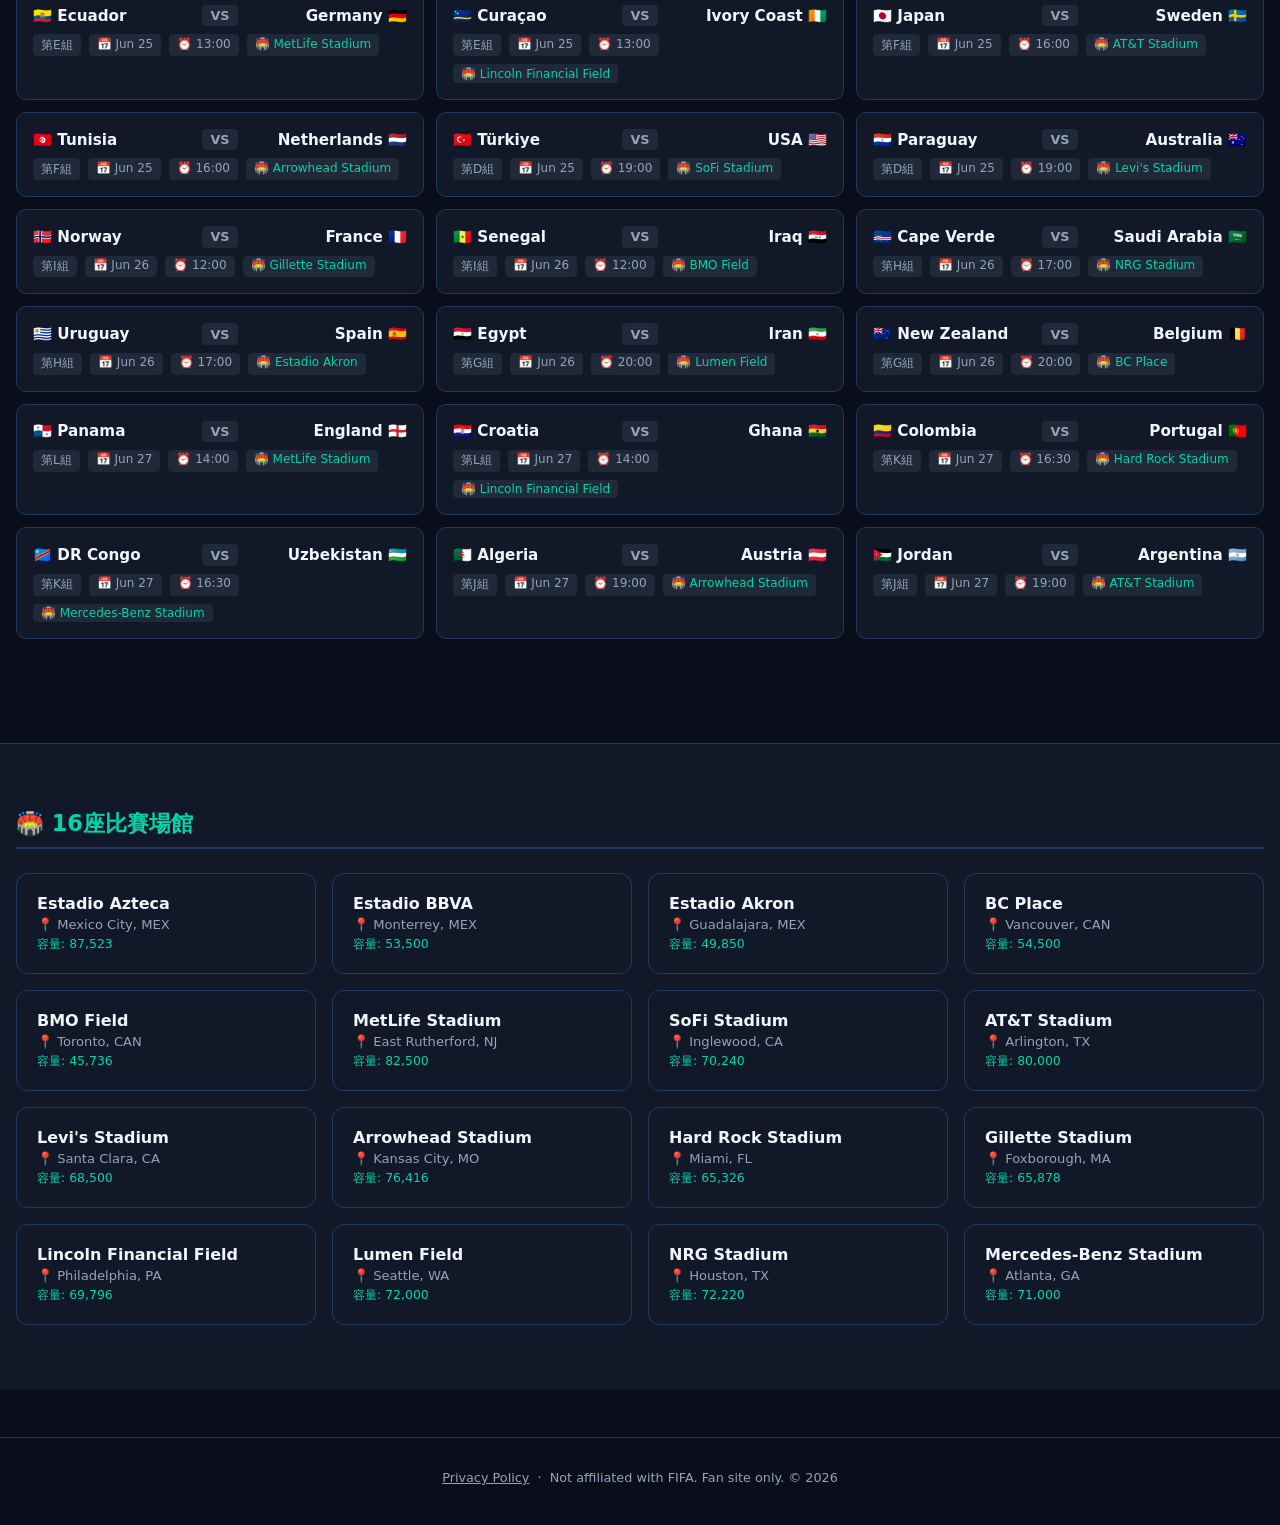
==== commit d7806359: "feat(scores): add 3rd place playoff and Final, tournament complete - 3rd Place: France 4-6 England (" ====
--- a/index.html
+++ b/index.html
@@ -256,6 +256,12 @@
       animation: kbFloat 3.2s ease-in-out infinite;
     }
     @keyframes kbFloat { 0%,100% { transform: translateY(0) rotate(-2deg);} 50% { transform: translateY(-7px) rotate(2deg);} }
+    .kb-champ .kb-champ-team {
+      margin-top: 0.65rem;
+      font-size: 1.05rem;
+      font-weight: 900;
+      color: var(--text);
+    }
     .kb-champ .kb-champ-lbl {
       margin-top: 0.55rem;
       font-size: 0.72rem;
@@ -423,10 +429,10 @@
 (function () {
   var isEn = (typeof getLang === 'function') && getLang() === 'en';
   var L = isEn
-    ? { title:'🏆 Knockout Bracket', sub:'Final is set — Spain vs Argentina on Jul 19; France meet England for bronze',
+    ? { title:'🏆 Knockout Bracket', sub:'Tournament complete — Spain are world champions, beating Argentina 1-0 in extra time',
         r16:'Round of 16', qf:'Quarter-finals', sf:'Semi-finals', fin:'Final', champ:'Champion', third:'🥉 3rd Place',
         winOf:'Winner of', loseOf:'Loser of', tbd:'To be decided', crown:'World Champions' }
-    : { title:'🏆 淘汰賽對陣圖', sub:'決賽對陣確定 — 西班牙對阿根廷（7/19），法國對英格蘭爭季軍',
+    : { title:'🏆 淘汰賽對陣圖', sub:'賽事圓滿落幕 — 西班牙加時 1:0 擊敗阿根廷，奪得世界盃冠軍',
         r16:'16 強', qf:'八強 (QF)', sf:'準決賽 (SF)', fin:'決賽', champ:'世界冠軍', third:'🥉 季軍戰',
         winOf:'勝者', loseOf:'敗方', tbd:'待定', crown:'世界冠軍' };
 
@@ -455,8 +461,8 @@
     { m:'SF1', date:'7/14', venue:'Arlington', f:['QF1','QF2'], s:{QF1:0, QF2:2}, winnerId:'QF2' },
     { m:'SF2', date:'7/15', venue:'Atlanta',   f:['QF3','QF4'], s:{QF3:1, QF4:2}, winnerId:'QF4' },
   ];
-  var FIN = { m:'Final', date:'7/19', venue:'New York/NJ', f:['SF1','SF2'] };
-  var THIRD = { m:'3rd', date:'7/18', venue:'Hard Rock Stadium', f:['SF1','SF2'] };
+  var FIN = { m:'Final', date:'7/19', venue:'New York/NJ', f:['SF1','SF2'], s:{SF1:1, SF2:0}, winnerId:'SF1' };
+  var THIRD = { m:'3rd', date:'7/18', venue:'Hard Rock Stadium', f:['SF1','SF2'], s:{SF1:4, SF2:6}, winnerId:'SF2' };
 
   // Maps of matchId -> team {n,f}, for feeding into later rounds
   var winners = {};
@@ -525,6 +531,8 @@
       losers[mt.m] = winners[loserId];
     }
   });
+  // Once the Final is played, resolve the champion team
+  var champion = FIN.winnerId ? winners[FIN.winnerId] : null;
 
   var grid = document.getElementById('kb-grid');
   grid.innerHTML =
@@ -535,7 +543,9 @@
       '<div class="kb-third-wrap"><div class="kb-third-lbl">' + L.third + '</div>' + ghostCard(THIRD,' is-third', losers, L.loseOf) + '</div>' +
       '</div></div>' +
     '<div class="kb-col is-champ-col"><div class="kb-col-label">' + L.champ + '</div><div class="kb-col-body">' +
-      '<div class="kb-champ"><div class="kb-cup">🏆</div><div class="kb-champ-lbl">' + L.crown + '</div>' +
+      '<div class="kb-champ"><div class="kb-cup">🏆</div>' +
+      (champion ? '<div class="kb-champ-team">' + champion.f + ' ' + champion.n + '</div>' : '') +
+      '<div class="kb-champ-lbl">' + L.crown + '</div>' +
       '<div class="kb-champ-sub">' + FIN.date + ' · ' + FIN.venue + '</div></div></div></div>';
 
   // ── SVG connectors ──────────────────────────────────────
